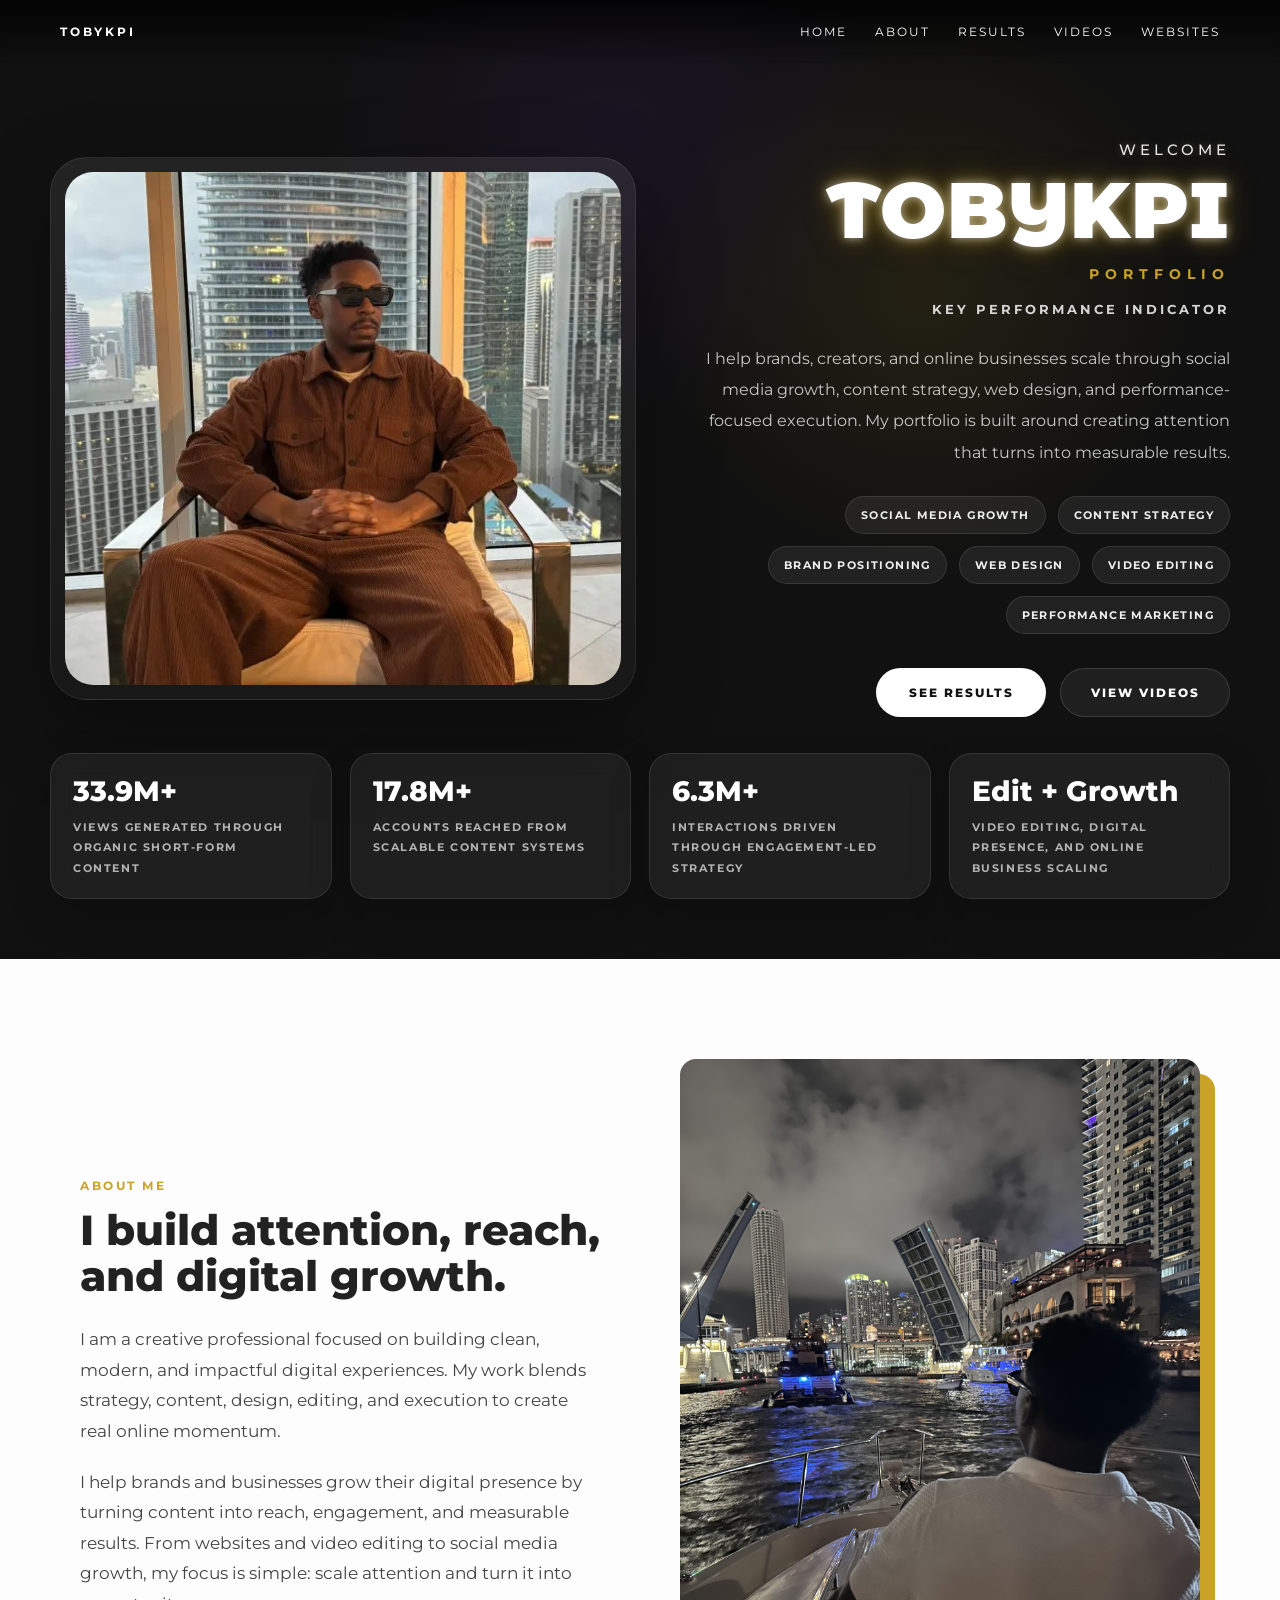
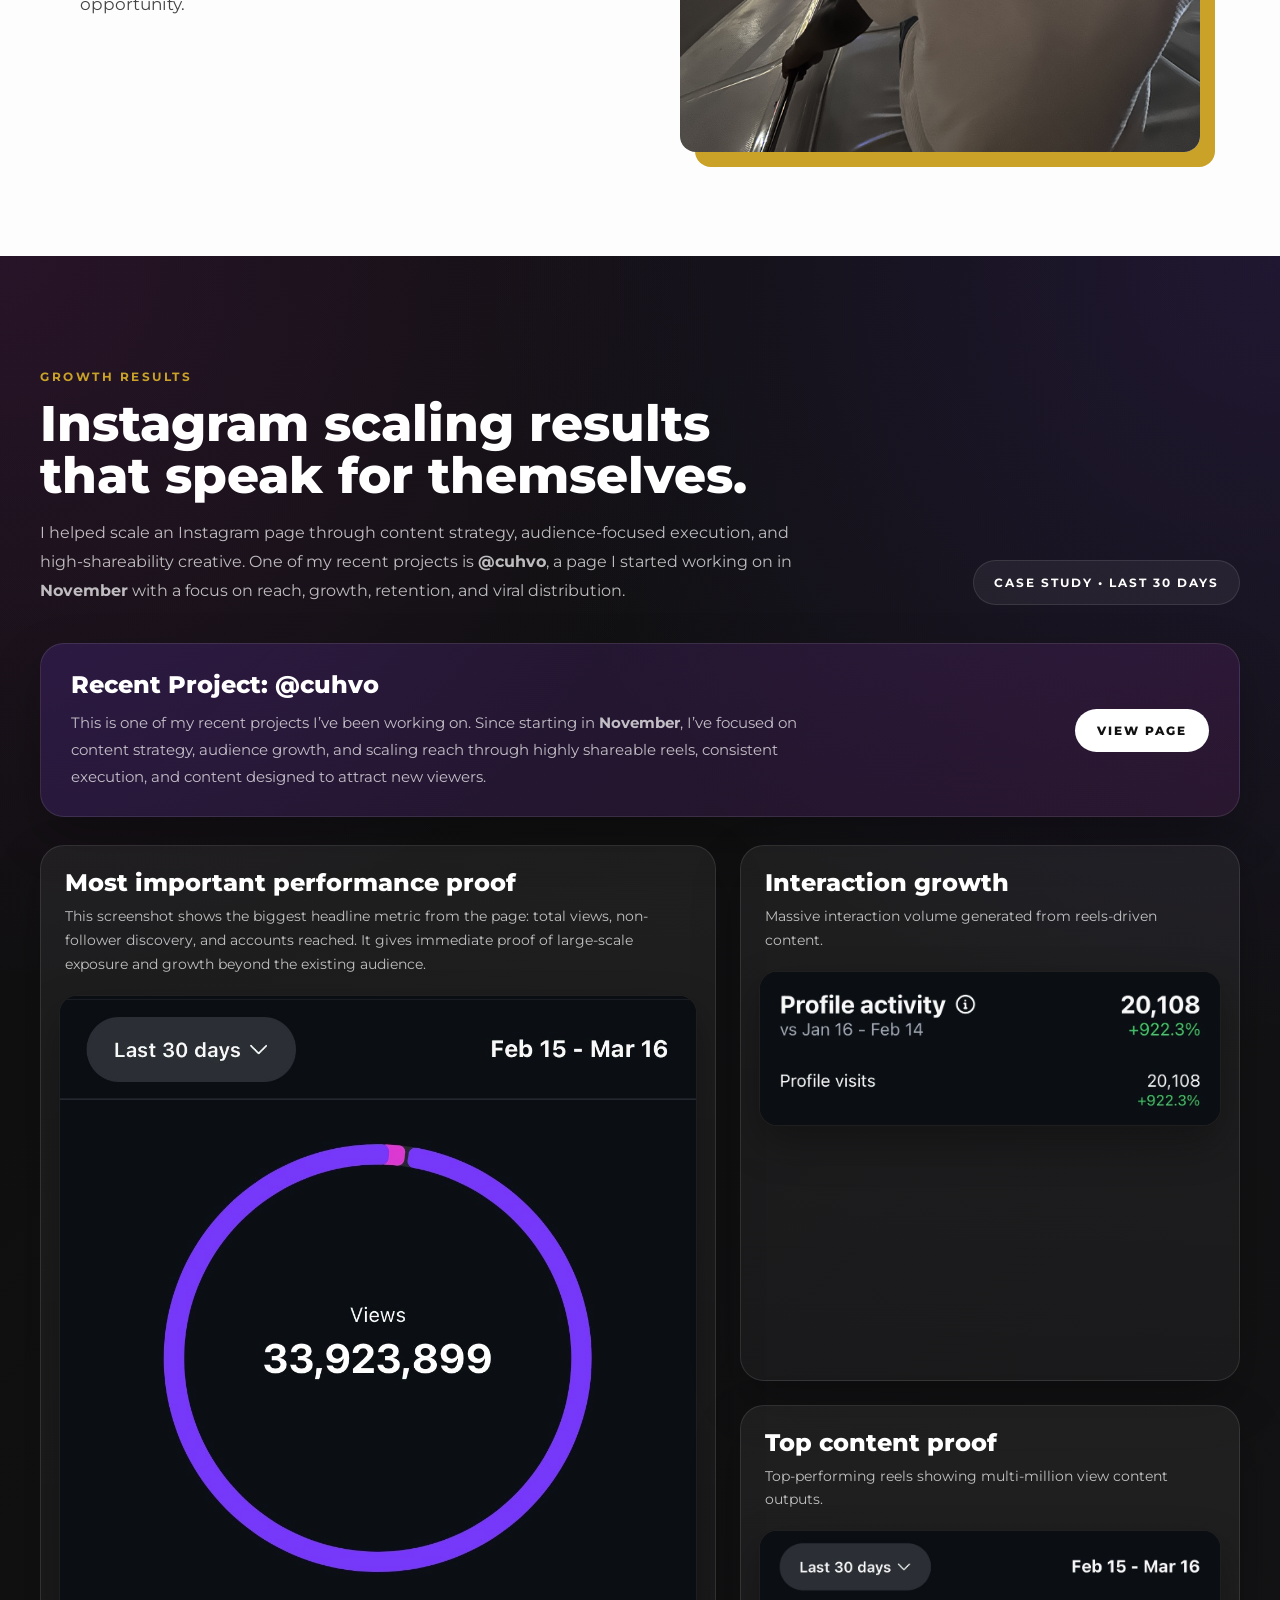
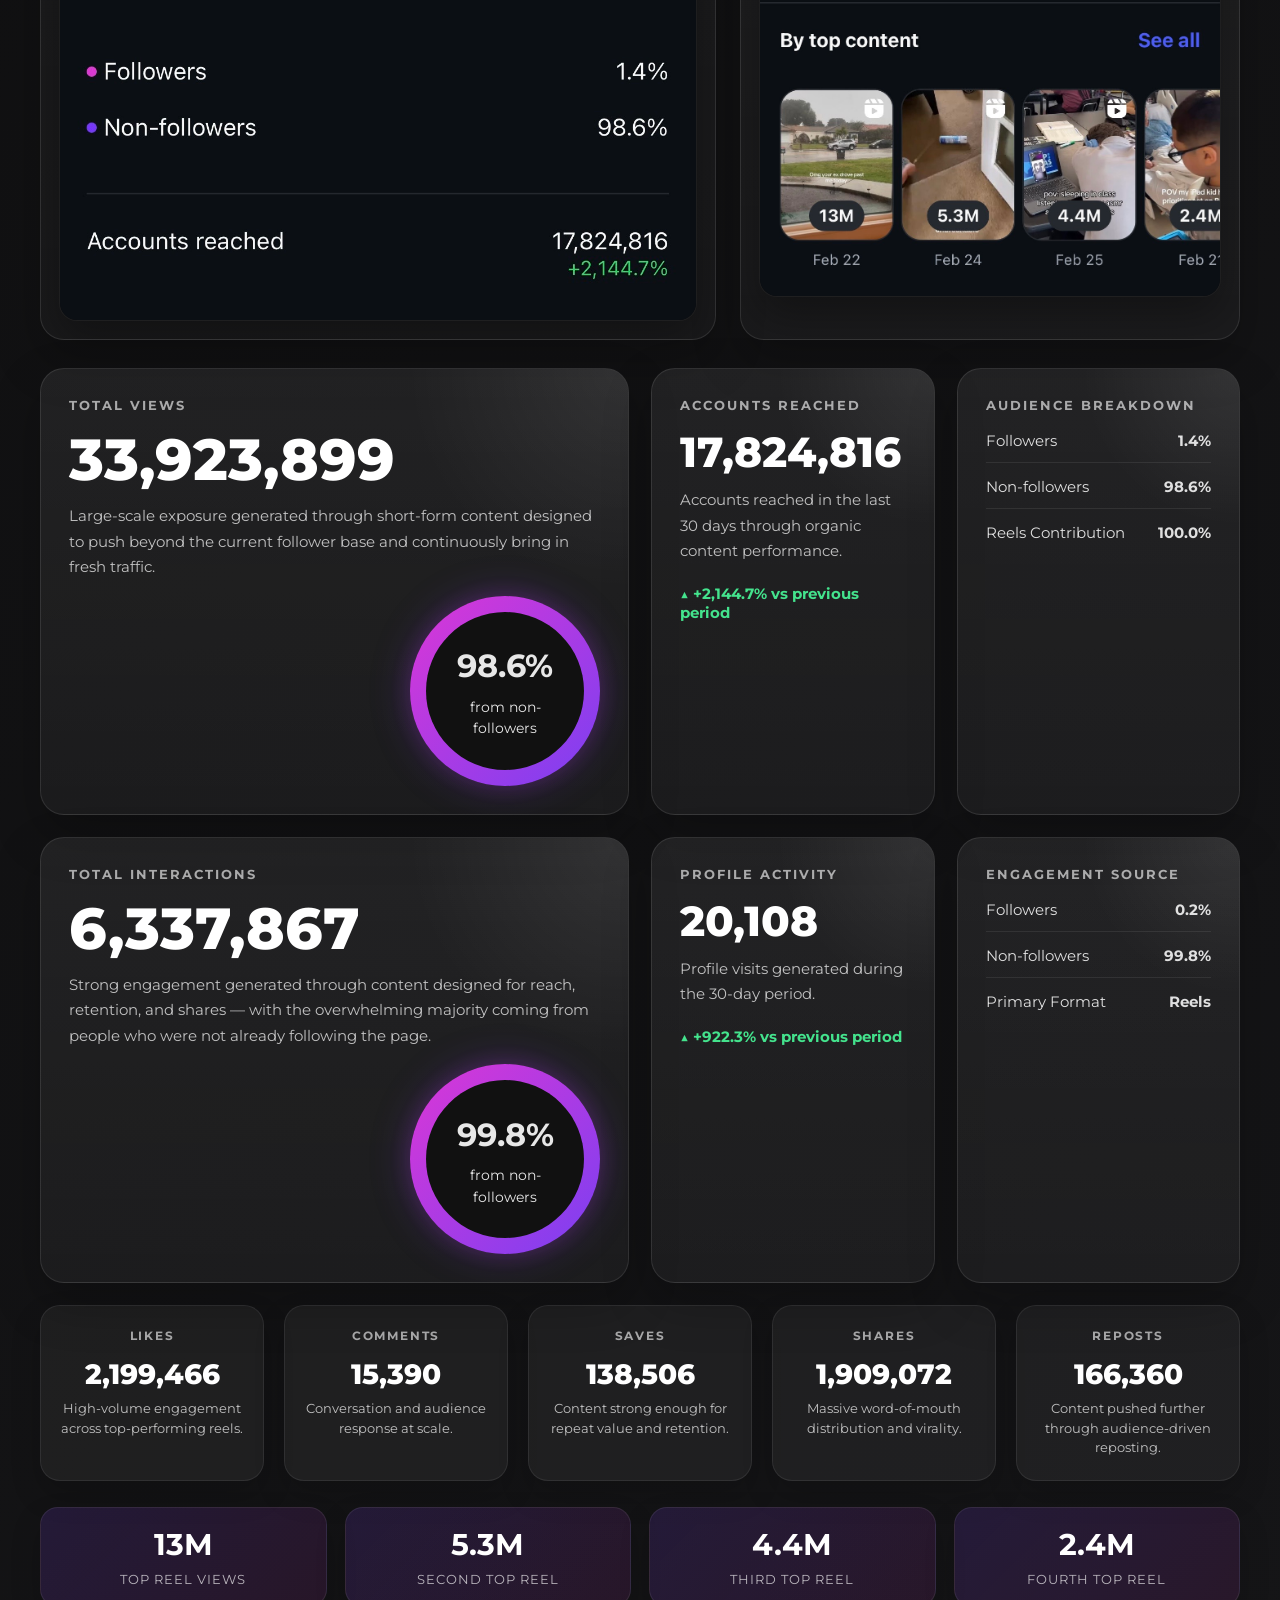
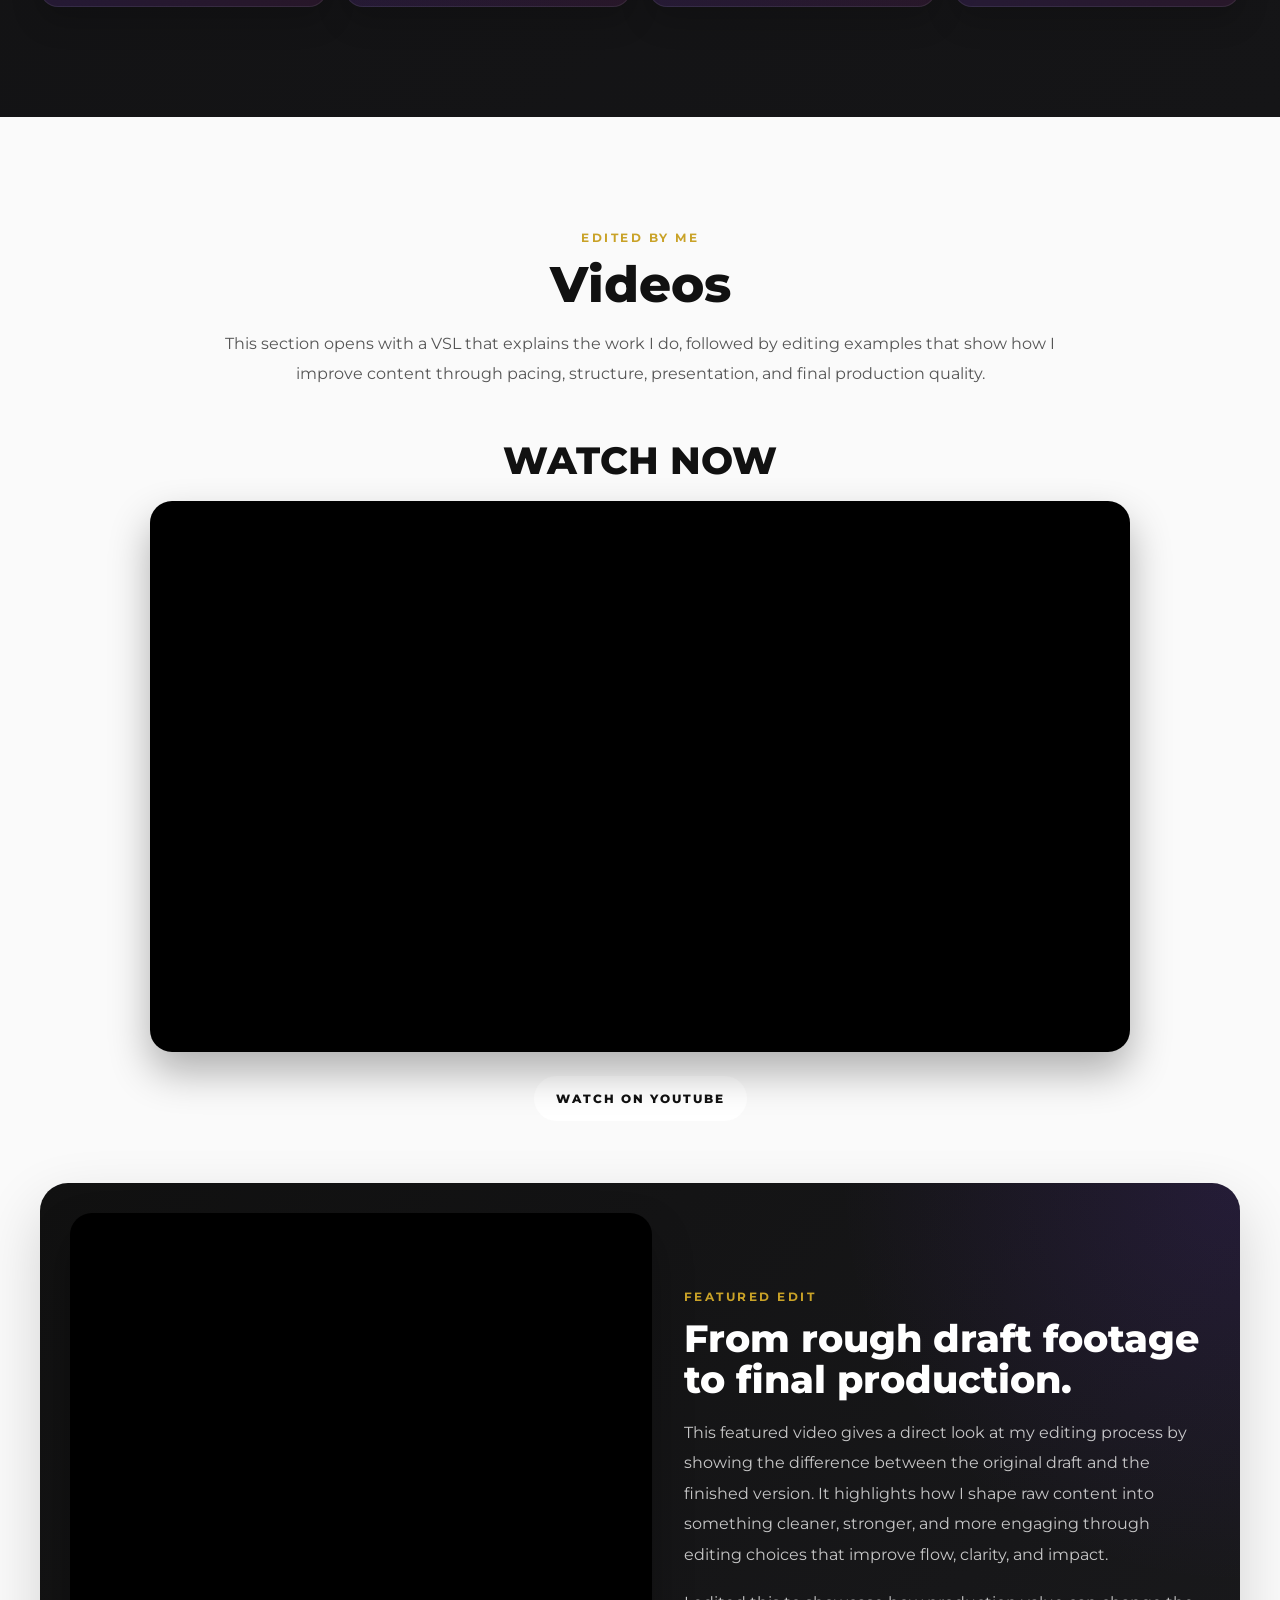
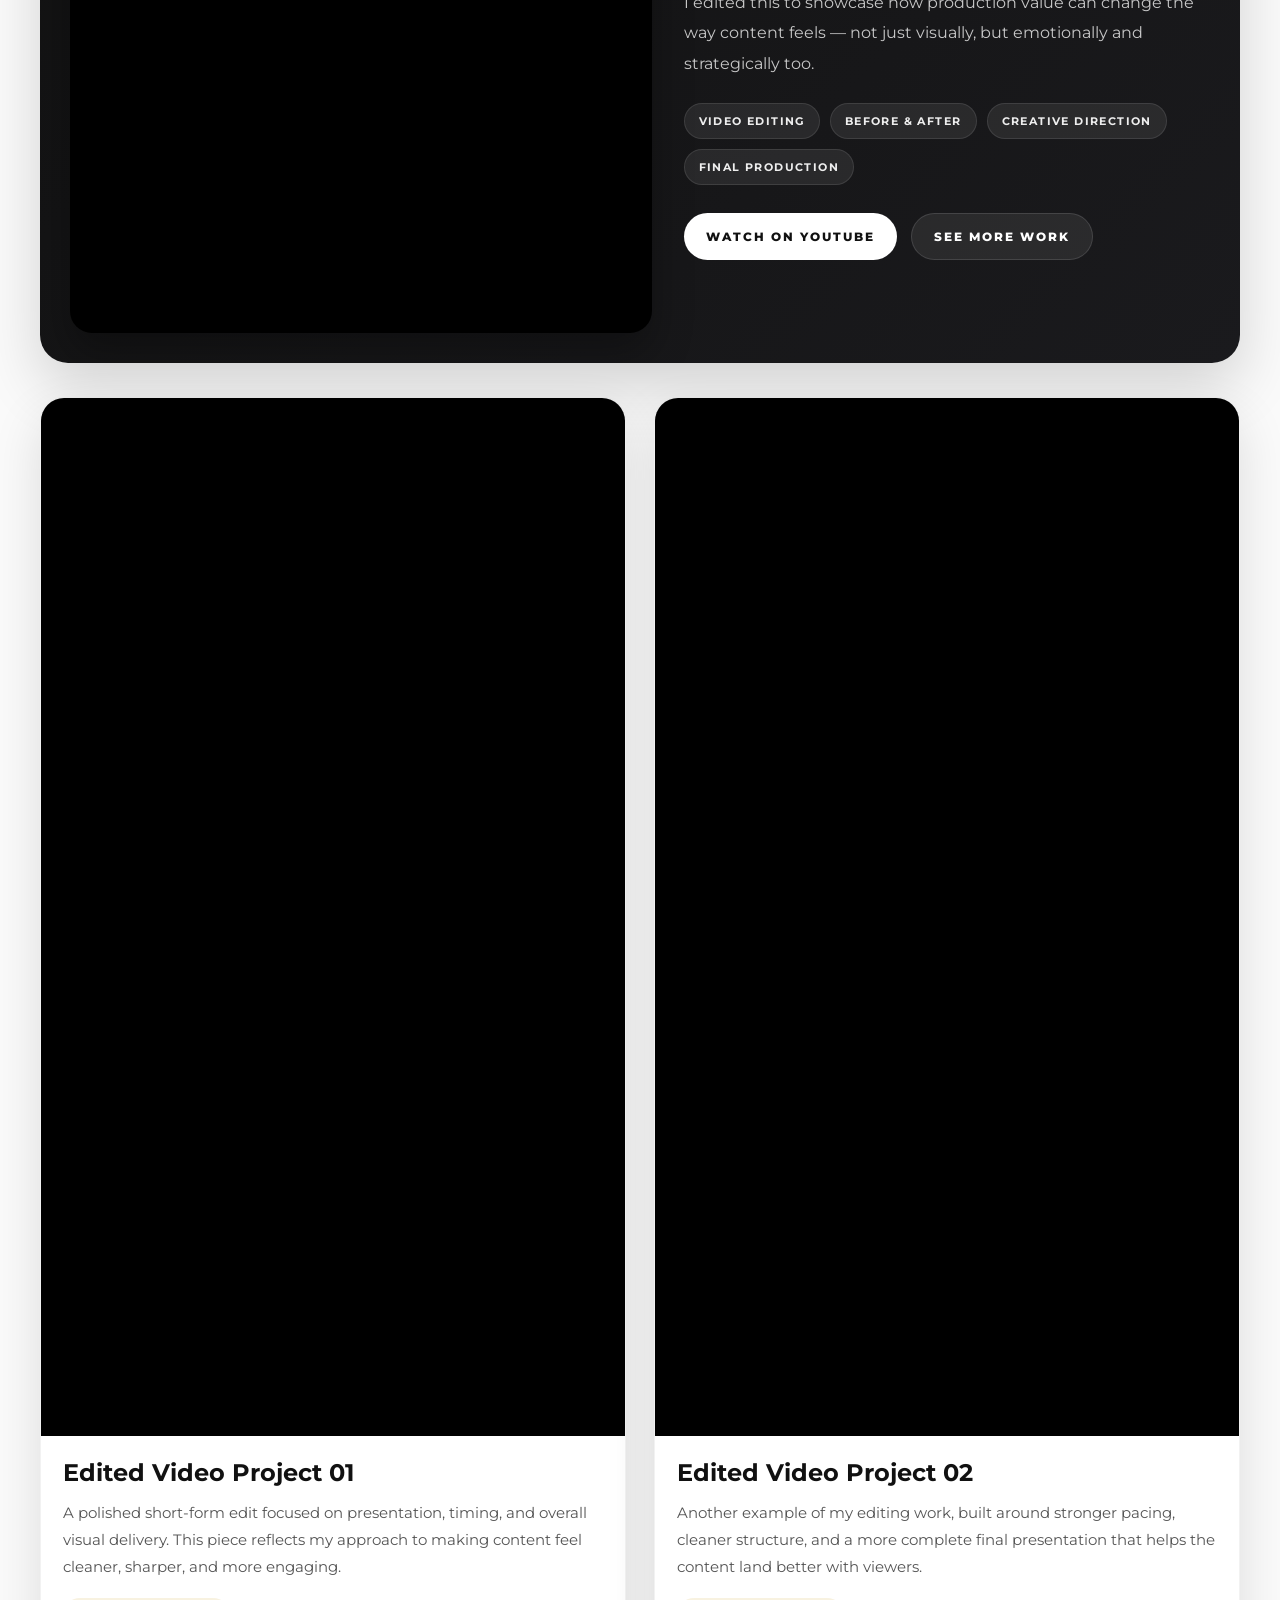
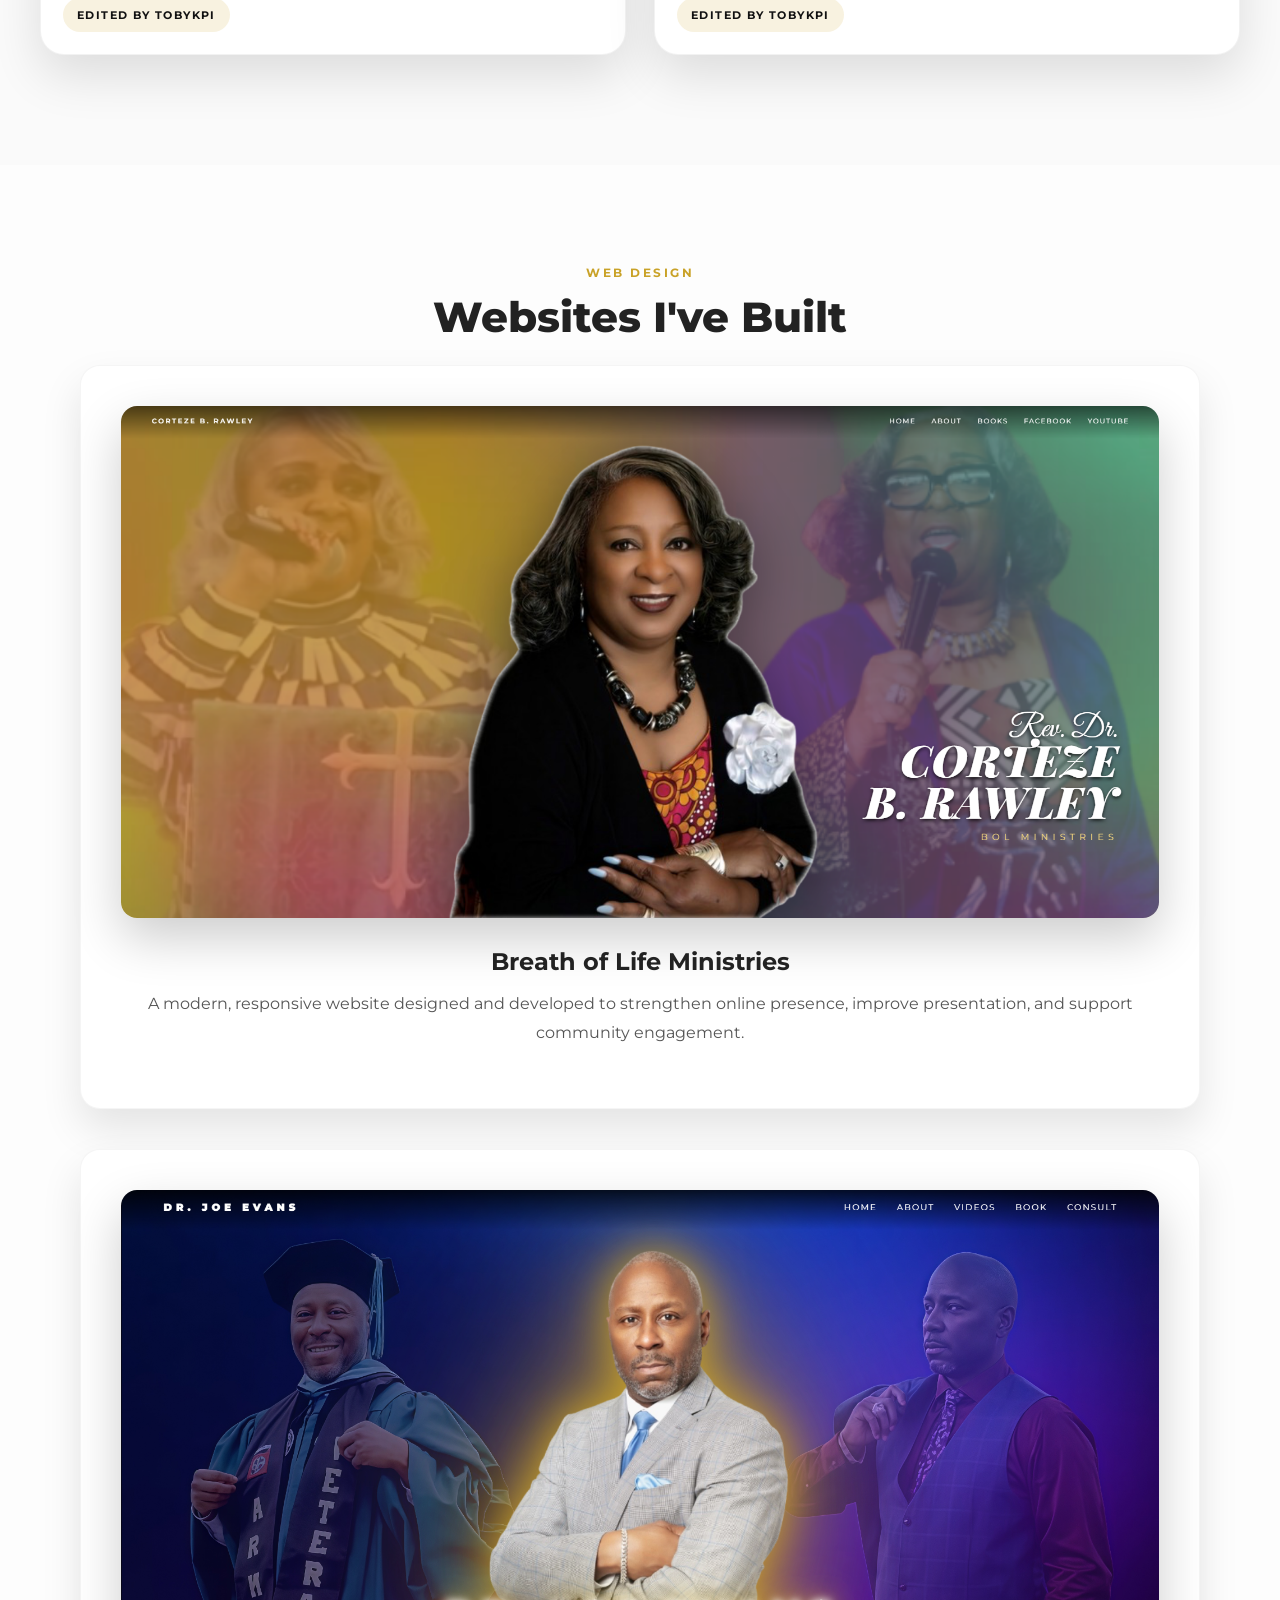
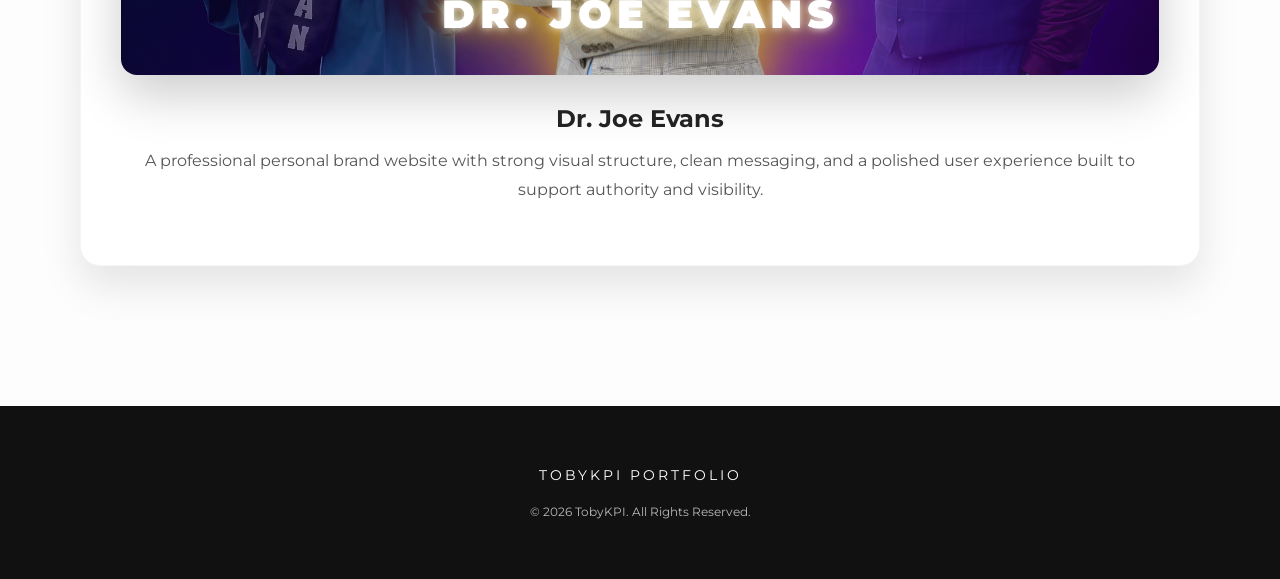
==== index.html @ 66dd987a "Update index.html" ====
<!DOCTYPE html>
<html lang="en">
<head>
  <meta charset="UTF-8" />
  <meta name="viewport" content="width=device-width, initial-scale=1.0">
  <title>TobyKPI | Portfolio</title>

  <link href="https://fonts.googleapis.com/css2?family=Montserrat:wght@300;400;500;600;700;800&family=Montserrat+Alternates:wght@800;900&display=swap" rel="stylesheet">

  <style>
    * { margin: 0; padding: 0; box-sizing: border-box; }
    html { scroll-behavior: smooth; }

    :root {
      --bg: #111111;
      --bg-soft: #171717;
      --card: rgba(255,255,255,0.06);
      --card-border: rgba(255,255,255,0.1);
      --white: #ffffff;
      --muted: rgba(255,255,255,0.72);
      --text-dark: #222222;
      --text-soft: #555555;
      --gold: #c9a227;
      --gold-soft: rgba(201,162,39,0.14);
      --purple: #7b3ff2;
      --pink: #db37d6;
      --green: #44e38d;
      --light-bg: #fdfdfd;
      --shadow: 0 20px 50px rgba(0,0,0,0.24);
    }

    body {
      font-family: 'Montserrat', sans-serif;
      background: var(--bg);
      color: var(--white);
      overflow-x: hidden;
    }

    a {
      text-decoration: none;
      color: inherit;
      transition: 0.3s ease;
    }

    a:hover { color: var(--gold); }

    nav {
      position: fixed;
      top: 0;
      width: 100%;
      padding: 24px 60px;
      display: flex;
      justify-content: space-between;
      align-items: center;
      z-index: 1000;
      background: linear-gradient(to bottom, rgba(0,0,0,0.78), transparent);
      backdrop-filter: blur(6px);
    }

    nav ul {
      list-style: none;
      display: flex;
      gap: 28px;
      font-size: 12px;
      letter-spacing: 2px;
    }

    .brand {
      letter-spacing: 3px;
      font-size: 12px;
      font-weight: 700;
    }

    .hero {
      position: relative;
      min-height: 100vh;
      padding: 140px 50px 60px;
      background:
        radial-gradient(circle at 72% 30%, rgba(201,162,39,0.10), transparent 24%),
        radial-gradient(circle at 48% 14%, rgba(123,63,242,0.08), transparent 28%),
        #111;
      overflow: hidden;
    }

    .hero-shell {
      max-width: 1300px;
      margin: 0 auto;
      display: grid;
      grid-template-columns: minmax(420px, 0.95fr) minmax(420px, 0.85fr);
      align-items: center;
      gap: 70px;
    }

    .hero-visual {
      display: flex;
      justify-content: center;
      align-items: center;
    }

    .hero-image-frame {
      width: 100%;
      max-width: 720px;
      padding: 14px;
      border-radius: 36px;
      background: linear-gradient(180deg, rgba(255,255,255,0.08), rgba(255,255,255,0.03));
      border: 1px solid rgba(255,255,255,0.08);
      box-shadow: 0 30px 80px rgba(0,0,0,0.35);
    }

    .hero-image-frame img {
      width: 100%;
      display: block;
      border-radius: 28px;
      object-fit: cover;
      max-height: 720px;
    }

    .hero-copy {
      text-align: right;
      max-width: 560px;
      margin-left: auto;
      animation: fadeUp 1s ease-out forwards;
    }

    .script {
      font-weight: 500;
      font-size: 15px;
      letter-spacing: 4px;
      text-transform: uppercase;
      margin-bottom: 14px;
      color: rgba(255,255,255,0.9);
      text-shadow:
        0 0 8px rgba(255,255,255,0.2),
        0 0 16px rgba(201,162,39,0.2);
    }

    .name {
      font-family: 'Montserrat Alternates', sans-serif;
      font-weight: 900;
      font-size: 78px;
      line-height: 0.95;
      letter-spacing: 1px;
      text-transform: uppercase;
      text-shadow:
        0 0 10px rgba(255,255,255,0.55),
        0 0 20px rgba(201,162,39,0.45),
        0 0 36px rgba(201,162,39,0.25);
    }

    .subtitle {
      margin-top: 18px;
      font-size: 14px;
      letter-spacing: 6px;
      color: var(--gold);
      text-transform: uppercase;
      font-weight: 700;
    }

    .hero-kpi {
      margin-top: 18px;
      font-size: 13px;
      letter-spacing: 3px;
      text-transform: uppercase;
      color: rgba(255,255,255,0.82);
      font-weight: 700;
    }

    .hero-description {
      margin-top: 26px;
      font-size: 16px;
      line-height: 1.95;
      color: rgba(255,255,255,0.76);
    }

    .hero-tags {
      display: flex;
      flex-wrap: wrap;
      gap: 12px;
      justify-content: flex-end;
      margin-top: 28px;
    }

    .hero-tag {
      display: inline-flex;
      align-items: center;
      padding: 11px 15px;
      border-radius: 999px;
      background: rgba(255,255,255,0.07);
      border: 1px solid rgba(255,255,255,0.1);
      font-size: 11px;
      font-weight: 700;
      letter-spacing: 1.4px;
      text-transform: uppercase;
      color: rgba(255,255,255,0.92);
      backdrop-filter: blur(10px);
    }

    .hero-actions {
      display: flex;
      justify-content: flex-end;
      gap: 14px;
      margin-top: 34px;
      flex-wrap: wrap;
    }

    .hero-button {
      display: inline-flex;
      align-items: center;
      justify-content: center;
      min-width: 170px;
      padding: 16px 24px;
      border-radius: 999px;
      font-size: 12px;
      font-weight: 800;
      letter-spacing: 2px;
      text-transform: uppercase;
      border: 1px solid rgba(255,255,255,0.12);
    }

    .hero-button.primary {
      background: #ffffff;
      color: #111111;
    }

    .hero-button.primary:hover {
      background: var(--gold);
      color: #111111;
    }

    .hero-button.secondary {
      background: rgba(255,255,255,0.06);
      color: #ffffff;
      backdrop-filter: blur(8px);
    }

    .hero-button.secondary:hover {
      background: rgba(255,255,255,0.12);
      color: #ffffff;
    }

    .hero-stats {
      max-width: 1300px;
      margin: 36px auto 0;
      display: grid;
      grid-template-columns: repeat(4, 1fr);
      gap: 18px;
    }

    .hero-stat {
      padding: 20px 22px;
      border-radius: 22px;
      background: rgba(255,255,255,0.06);
      border: 1px solid rgba(255,255,255,0.1);
      box-shadow: 0 18px 40px rgba(0,0,0,0.22);
      backdrop-filter: blur(12px);
    }

    .hero-stat-value {
      display: block;
      font-size: 28px;
      font-weight: 800;
      margin-bottom: 8px;
      color: #ffffff;
    }

    .hero-stat-label {
      font-size: 11px;
      letter-spacing: 1.6px;
      text-transform: uppercase;
      color: rgba(255,255,255,0.66);
      font-weight: 700;
      line-height: 1.6;
    }

    .content-wrapper {
      background: var(--light-bg);
      color: var(--text-dark);
    }

    .section {
      max-width: 1200px;
      margin: 0 auto;
      padding: 100px 40px;
      display: grid;
      grid-template-columns: 1fr 1fr;
      gap: 80px;
      align-items: center;
    }

    .text-block h2 {
      font-size: 42px;
      margin-bottom: 25px;
      font-weight: 800;
      line-height: 1.1;
    }

    .text-block p {
      line-height: 1.8;
      font-size: 17px;
      margin-bottom: 20px;
      color: #444;
    }

    .eyebrow {
      display: inline-block;
      font-size: 12px;
      font-weight: 700;
      letter-spacing: 2.5px;
      text-transform: uppercase;
      color: var(--gold);
      margin-bottom: 14px;
    }

    .about-image {
      width: 100%;
      border-radius: 16px;
      box-shadow: 15px 15px 0px var(--gold);
    }

    .results-section {
      background:
        radial-gradient(circle at top left, rgba(219,55,214,0.12), transparent 22%),
        radial-gradient(circle at top right, rgba(123,63,242,0.14), transparent 24%),
        linear-gradient(135deg, #0f0f10 0%, #151517 100%);
      color: var(--white);
    }

    .results-wrap {
      max-width: 1280px;
      margin: 0 auto;
      padding: 110px 40px;
    }

    .results-header {
      display: flex;
      justify-content: space-between;
      align-items: flex-end;
      gap: 30px;
      margin-bottom: 38px;
      flex-wrap: wrap;
    }

    .results-header h2 {
      font-size: 50px;
      line-height: 1.05;
      margin-bottom: 16px;
      font-weight: 800;
    }

    .results-header p {
      color: var(--muted);
      max-width: 780px;
      line-height: 1.8;
      font-size: 16px;
    }

    .results-badge {
      padding: 14px 20px;
      border-radius: 999px;
      background: rgba(255,255,255,0.06);
      border: 1px solid rgba(255,255,255,0.1);
      color: var(--white);
      font-size: 12px;
      letter-spacing: 2px;
      text-transform: uppercase;
      font-weight: 700;
      white-space: nowrap;
    }

    .project-link-card {
      display: flex;
      justify-content: space-between;
      align-items: center;
      gap: 24px;
      padding: 26px 30px;
      margin-bottom: 28px;
      border-radius: 24px;
      background: linear-gradient(135deg, rgba(123,63,242,0.18), rgba(219,55,214,0.10));
      border: 1px solid rgba(255,255,255,0.1);
      box-shadow: var(--shadow);
      flex-wrap: wrap;
    }

    .project-link-card .project-copy h3 {
      font-size: 24px;
      margin-bottom: 10px;
      font-weight: 800;
    }

    .project-link-card .project-copy p {
      color: var(--muted);
      line-height: 1.8;
      font-size: 15px;
      max-width: 760px;
    }

    .project-button {
      display: inline-flex;
      align-items: center;
      justify-content: center;
      padding: 14px 22px;
      border-radius: 999px;
      background: #ffffff;
      color: #111111;
      font-size: 12px;
      font-weight: 800;
      letter-spacing: 2px;
      text-transform: uppercase;
      white-space: nowrap;
    }

    .project-button:hover {
      background: var(--gold);
      color: #111111;
      transform: translateY(-2px);
    }

    .proof-grid {
      display: grid;
      grid-template-columns: 1.15fr 0.85fr;
      gap: 24px;
      margin-bottom: 28px;
    }

    .proof-card {
      background: linear-gradient(180deg, rgba(255,255,255,0.06), rgba(255,255,255,0.035));
      border: 1px solid rgba(255,255,255,0.1);
      border-radius: 24px;
      overflow: hidden;
      box-shadow: var(--shadow);
    }

    .proof-card-header {
      padding: 22px 24px 0;
    }

    .proof-card-header h3 {
      font-size: 24px;
      font-weight: 800;
      margin-bottom: 8px;
    }

    .proof-card-header p {
      color: var(--muted);
      line-height: 1.7;
      font-size: 14px;
      margin-bottom: 18px;
    }

    .proof-image-wrap {
      padding: 0 18px 18px;
    }

    .proof-image-wrap img {
      width: 100%;
      display: block;
      border-radius: 18px;
      border: 1px solid rgba(255,255,255,0.08);
      box-shadow: 0 18px 40px rgba(0,0,0,0.30);
      background: #0c0c0d;
    }

    .proof-stack {
      display: grid;
      grid-template-rows: 1fr 1fr;
      gap: 24px;
    }

    .stats-grid {
      display: grid;
      grid-template-columns: repeat(12, 1fr);
      gap: 22px;
      margin-bottom: 22px;
    }

    .stat-card {
      background: linear-gradient(180deg, rgba(255,255,255,0.07), rgba(255,255,255,0.04));
      border: 1px solid var(--card-border);
      border-radius: 24px;
      padding: 28px;
      box-shadow: var(--shadow);
      position: relative;
      overflow: hidden;
    }

    .stat-card::before {
      content: "";
      position: absolute;
      inset: 0;
      background: radial-gradient(circle at top right, rgba(255,255,255,0.08), transparent 30%);
      pointer-events: none;
    }

    .stat-card.large {
      grid-column: span 6;
      min-height: 250px;
    }

    .stat-card.medium {
      grid-column: span 3;
      min-height: 250px;
    }

    .stat-label {
      font-size: 13px;
      letter-spacing: 2px;
      text-transform: uppercase;
      color: rgba(255,255,255,0.62);
      margin-bottom: 18px;
      font-weight: 700;
    }

    .stat-value {
      font-size: 58px;
      font-weight: 800;
      line-height: 1;
      margin-bottom: 14px;
    }

    .stat-value.small {
      font-size: 42px;
    }

    .stat-subtext {
      color: var(--muted);
      line-height: 1.7;
      font-size: 15px;
    }

    .gradient-ring {
      width: 190px;
      height: 190px;
      border-radius: 50%;
      margin-left: auto;
      margin-top: 16px;
      border: 16px solid transparent;
      background:
        linear-gradient(#111, #111) padding-box,
        linear-gradient(135deg, var(--pink), var(--purple)) border-box;
      box-shadow:
        0 0 40px rgba(123,63,242,0.26),
        0 0 22px rgba(219,55,214,0.18);
      display: flex;
      align-items: center;
      justify-content: center;
      text-align: center;
      padding: 22px;
    }

    .gradient-ring span {
      font-size: 14px;
      color: rgba(255,255,255,0.9);
      line-height: 1.55;
    }

    .split-stats {
      display: flex;
      flex-direction: column;
      gap: 14px;
      margin-top: 18px;
    }

    .split-line {
      display: flex;
      justify-content: space-between;
      gap: 16px;
      padding-bottom: 12px;
      border-bottom: 1px solid rgba(255,255,255,0.08);
      font-size: 15px;
      color: rgba(255,255,255,0.86);
    }

    .split-line:last-child {
      border-bottom: none;
      padding-bottom: 0;
    }

    .growth-note {
      display: inline-flex;
      align-items: center;
      gap: 10px;
      margin-top: 20px;
      color: var(--green);
      font-weight: 700;
      font-size: 15px;
    }

    .mini-stats-grid {
      display: grid;
      grid-template-columns: repeat(5, 1fr);
      gap: 20px;
      margin-top: 22px;
    }

    .mini-stat {
      background: rgba(255,255,255,0.05);
      border: 1px solid rgba(255,255,255,0.08);
      border-radius: 20px;
      padding: 22px 20px;
      text-align: center;
      box-shadow: 0 14px 30px rgba(0,0,0,0.18);
    }

    .mini-stat .mini-label {
      color: rgba(255,255,255,0.62);
      font-size: 12px;
      letter-spacing: 1.8px;
      text-transform: uppercase;
      margin-bottom: 14px;
      font-weight: 700;
    }

    .mini-stat .mini-value {
      font-size: 28px;
      font-weight: 800;
      margin-bottom: 8px;
    }

    .mini-stat .mini-copy {
      color: rgba(255,255,255,0.72);
      font-size: 13px;
      line-height: 1.5;
    }

    .top-content-bar {
      margin-top: 26px;
      display: grid;
      grid-template-columns: repeat(4, 1fr);
      gap: 18px;
    }

    .content-chip {
      padding: 18px 16px;
      border-radius: 18px;
      background: linear-gradient(135deg, rgba(123,63,242,0.16), rgba(219,55,214,0.10));
      border: 1px solid rgba(255,255,255,0.08);
      text-align: center;
      box-shadow: 0 14px 30px rgba(0,0,0,0.18);
    }

    .content-chip strong {
      display: block;
      font-size: 30px;
      margin-bottom: 6px;
    }

    .content-chip span {
      color: rgba(255,255,255,0.68);
      font-size: 13px;
      letter-spacing: 1px;
      text-transform: uppercase;
    }

    .videos-section {
      background: #fafafa;
    }

    .videos-wrap {
      max-width: 1280px;
      margin: 0 auto;
      padding: 110px 40px;
    }

    .videos-header {
      text-align: center;
      max-width: 860px;
      margin: 0 auto 50px;
    }

    .videos-header h2 {
      font-size: 50px;
      line-height: 1.05;
      margin-bottom: 18px;
      font-weight: 800;
      color: #111;
    }

    .videos-header p {
      color: #555;
      font-size: 16px;
      line-height: 1.9;
    }

    .featured-video-card {
      display: grid;
      grid-template-columns: 1.05fr 0.95fr;
      gap: 32px;
      align-items: center;
      background: linear-gradient(135deg, #111111 0%, #1a1a1d 100%);
      border-radius: 28px;
      padding: 30px;
      box-shadow: 0 24px 60px rgba(0,0,0,0.16);
      margin-bottom: 34px;
      overflow: hidden;
      position: relative;
    }

    .vsl-feature-card {
      display: block;
      text-align: center;
      padding: 0 0 28px;
      background: transparent;
      box-shadow: none;
      overflow: visible;
    }

    .vsl-feature-header {
      position: relative;
      z-index: 1;
      margin-bottom: 20px;
    }

    .vsl-feature-card::before {
      display: none;
    }

    .vsl-feature-header h3 {
      font-size: 38px;
      line-height: 1.08;
      font-weight: 800;
      color: #111;
    }

    .featured-video-card::before {
      content: "";
      position: absolute;
      inset: 0;
      background: radial-gradient(circle at top right, rgba(123,63,242,0.14), transparent 28%);
      pointer-events: none;
    }

    .featured-video-embed {
      position: relative;
      z-index: 1;
      border-radius: 22px;
      overflow: hidden;
      background: #000;
      box-shadow: 0 20px 40px rgba(0,0,0,0.30);
    }

    .featured-video-embed iframe {
      width: 100%;
      aspect-ratio: 9 / 16;
      max-height: 720px;
      border: none;
      display: block;
    }

    .featured-video-embed.landscape iframe {
      aspect-ratio: 16 / 9;
    }

    .vsl-feature-card .featured-video-embed {
      max-width: 980px;
      margin: 0 auto;
    }

    .vsl-feature-card .featured-video-actions {
      justify-content: center;
      margin-top: 24px;
    }

    .featured-video-copy {
      position: relative;
      z-index: 1;
      color: #fff;
    }

    .featured-video-copy h3 {
      font-size: 38px;
      line-height: 1.08;
      margin-bottom: 18px;
      font-weight: 800;
    }

    .featured-video-copy p {
      color: rgba(255,255,255,0.76);
      line-height: 1.9;
      font-size: 16px;
      margin-bottom: 18px;
    }

    .video-pill-row {
      display: flex;
      flex-wrap: wrap;
      gap: 10px;
      margin: 24px 0 28px;
    }

    .video-pill {
      padding: 10px 14px;
      border-radius: 999px;
      background: rgba(255,255,255,0.08);
      border: 1px solid rgba(255,255,255,0.1);
      color: rgba(255,255,255,0.92);
      font-size: 11px;
      font-weight: 700;
      letter-spacing: 1.4px;
      text-transform: uppercase;
    }

    .featured-video-actions {
      display: flex;
      gap: 14px;
      flex-wrap: wrap;
    }

    .video-action-btn {
      display: inline-flex;
      align-items: center;
      justify-content: center;
      min-width: 170px;
      padding: 15px 22px;
      border-radius: 999px;
      font-size: 12px;
      font-weight: 800;
      letter-spacing: 2px;
      text-transform: uppercase;
    }

    .video-action-btn.primary {
      background: #fff;
      color: #111;
    }

    .video-action-btn.primary:hover {
      background: var(--gold);
      color: #111;
    }

    .video-action-btn.secondary {
      background: rgba(255,255,255,0.08);
      border: 1px solid rgba(255,255,255,0.12);
      color: #fff;
    }

    .video-action-btn.secondary:hover {
      background: rgba(255,255,255,0.14);
      color: #fff;
    }

    .video-grid {
      display: grid;
      grid-template-columns: repeat(auto-fit, minmax(280px, 1fr));
      gap: 28px;
      margin-top: 10px;
    }

    .video-card {
      border-radius: 24px;
      overflow: hidden;
      box-shadow: 0 20px 50px rgba(0,0,0,0.12);
      transition: 0.3s ease;
      background: #fff;
      border: 1px solid rgba(0,0,0,0.05);
    }

    .video-card:hover {
      transform: translateY(-10px);
    }

    .video-card iframe {
      width: 100%;
      aspect-ratio: 9 / 16;
      border: none;
      display: block;
      background: #000;
    }

    .video-card-copy {
      padding: 22px;
    }

    .video-card-copy h3 {
      font-size: 24px;
      margin-bottom: 12px;
      color: #111;
    }

    .video-card-copy p {
      color: #555;
      line-height: 1.8;
      font-size: 15px;
      margin-bottom: 18px;
    }

    .video-card-tag {
      display: inline-block;
      padding: 10px 14px;
      border-radius: 999px;
      background: var(--gold-soft);
      color: #111;
      font-size: 11px;
      font-weight: 700;
      letter-spacing: 1.4px;
      text-transform: uppercase;
    }

    .website-card {
      background: white;
      padding: 40px;
      border-radius: 20px;
      box-shadow: 0 20px 40px rgba(0,0,0,0.1);
      text-align: center;
      transition: 0.3s ease;
      margin-bottom: 40px;
      border: 1px solid rgba(0,0,0,0.04);
    }

    .website-card:hover {
      transform: translateY(-10px);
    }

    .website-card img {
      width: 100%;
      border-radius: 16px;
      box-shadow: 0 20px 50px rgba(0,0,0,0.2);
      transition: 0.3s ease;
    }

    .website-card img:hover {
      transform: scale(1.03);
    }

    .website-card h3 {
      margin-top: 25px;
      font-size: 24px;
    }

    .website-card p {
      margin-top: 14px;
      color: var(--text-soft);
      line-height: 1.8;
      font-size: 16px;
    }

    footer {
      background: #111;
      color: white;
      text-align: center;
      padding: 60px 20px;
    }

    @keyframes fadeUp {
      from { opacity: 0; transform: translateY(12px); }
      to { opacity: 1; transform: translateY(0); }
    }

    @media (max-width: 1180px) {
      .hero-shell {
        grid-template-columns: 1fr;
        gap: 34px;
      }

      .hero-copy {
        max-width: 100%;
        text-align: center;
        margin-left: auto;
        margin-right: auto;
      }

      .hero-description {
        max-width: 760px;
        margin-left: auto;
        margin-right: auto;
      }

      .hero-tags,
      .hero-actions {
        justify-content: center;
      }

      .proof-grid {
        grid-template-columns: 1fr;
      }

      .proof-stack {
        grid-template-rows: auto;
        grid-template-columns: 1fr 1fr;
      }

      .stat-card.large,
      .stat-card.medium {
        grid-column: span 12;
      }

      .mini-stats-grid {
        grid-template-columns: repeat(2, 1fr);
      }

      .top-content-bar {
        grid-template-columns: repeat(2, 1fr);
      }

      .hero-stats {
        grid-template-columns: repeat(2, 1fr);
      }

      .featured-video-card {
        grid-template-columns: 1fr;
      }
    }

    @media (max-width: 900px) {
      nav {
        padding: 20px;
        flex-direction: column;
        gap: 10px;
        background: rgba(0,0,0,0.92);
      }

      nav ul {
        gap: 15px;
        flex-wrap: wrap;
        justify-content: center;
      }

      .hero {
        padding: 130px 20px 40px;
      }

      .name { font-size: 54px; }

      .section {
        grid-template-columns: 1fr;
        padding: 70px 20px;
        gap: 50px;
      }

      .results-wrap,
      .videos-wrap {
        padding: 80px 20px;
      }

      .results-header h2,
      .videos-header h2 {
        font-size: 38px;
      }

      .stat-value {
        font-size: 42px;
      }

      .stat-value.small {
        font-size: 34px;
      }

      .gradient-ring {
        width: 160px;
        height: 160px;
        border-width: 14px;
      }

      .proof-stack {
        grid-template-columns: 1fr;
      }

      .video-grid {
        grid-template-columns: 1fr;
      }

      .featured-video-copy h3 {
        font-size: 30px;
      }
    }

    @media (max-width: 600px) {
      .mini-stats-grid,
      .top-content-bar,
      .hero-stats {
        grid-template-columns: 1fr;
      }

      .results-header h2,
      .videos-header h2 {
        font-size: 32px;
      }

      .text-block h2 {
        font-size: 34px;
      }

      .website-card {
        padding: 24px;
      }

      .hero-button,
      .video-action-btn {
        width: 100%;
      }

      .hero-tags {
        gap: 8px;
      }

      .hero-tag {
        width: 100%;
        justify-content: center;
      }
    }
  </style>
</head>

<body>

  <nav>
    <div class="brand">TOBYKPI</div>
    <ul>
      <li><a href="#home">HOME</a></li>
      <li><a href="#about">ABOUT</a></li>
      <li><a href="#results">RESULTS</a></li>
      <li><a href="#videos">VIDEOS</a></li>
      <li><a href="#websites">WEBSITES</a></li>
    </ul>
  </nav>

  <section class="hero" id="home">
    <div class="hero-shell">
      <div class="hero-visual">
        <div class="hero-image-frame">
          <img src="IMG_6392.jpg" alt="TobyKPI">
        </div>
      </div>

      <div class="hero-copy">
        <div class="script">Welcome</div>
        <div class="name">TOBYKPI</div>
        <div class="subtitle">Portfolio</div>
        <div class="hero-kpi">Key Performance Indicator</div>

        <p class="hero-description">
          I help brands, creators, and online businesses scale through social media growth, content strategy, web design, and performance-focused execution. My portfolio is built around creating attention that turns into measurable results.
        </p>

        <div class="hero-tags">
          <span class="hero-tag">Social Media Growth</span>
          <span class="hero-tag">Content Strategy</span>
          <span class="hero-tag">Brand Positioning</span>
          <span class="hero-tag">Web Design</span>
          <span class="hero-tag">Video Editing</span>
          <span class="hero-tag">Performance Marketing</span>
        </div>

        <div class="hero-actions">
          <a href="#results" class="hero-button primary">See Results</a>
          <a href="#videos" class="hero-button secondary">View Videos</a>
        </div>
      </div>
    </div>

    <div class="hero-stats">
      <div class="hero-stat">
        <span class="hero-stat-value">33.9M+</span>
        <span class="hero-stat-label">Views generated through organic short-form content</span>
      </div>
      <div class="hero-stat">
        <span class="hero-stat-value">17.8M+</span>
        <span class="hero-stat-label">Accounts reached from scalable content systems</span>
      </div>
      <div class="hero-stat">
        <span class="hero-stat-value">6.3M+</span>
        <span class="hero-stat-label">Interactions driven through engagement-led strategy</span>
      </div>
      <div class="hero-stat">
        <span class="hero-stat-value">Edit + Growth</span>
        <span class="hero-stat-label">Video editing, digital presence, and online business scaling</span>
      </div>
    </div>
  </section>

  <div class="content-wrapper">

    <section class="section" id="about">
      <div class="text-block">
        <div class="eyebrow">About Me</div>
        <h2>I build attention, reach, and digital growth.</h2>
        <p>I am a creative professional focused on building clean, modern, and impactful digital experiences. My work blends strategy, content, design, editing, and execution to create real online momentum.</p>
        <p>I help brands and businesses grow their digital presence by turning content into reach, engagement, and measurable results. From websites and video editing to social media growth, my focus is simple: scale attention and turn it into opportunity.</p>
      </div>
      <div class="text-block">
        <img src="IMG_9796.jpg" alt="TobyKPI" class="about-image">
      </div>
    </section>

    <section class="results-section" id="results">
      <div class="results-wrap">
        <div class="results-header">
          <div>
            <div class="eyebrow">Growth Results</div>
            <h2>Instagram scaling results<br>that speak for themselves.</h2>
            <p>
              I helped scale an Instagram page through content strategy, audience-focused execution, and high-shareability creative. One of my recent projects is <strong>@cuhvo</strong>, a page I started working on in <strong>November</strong> with a focus on reach, growth, retention, and viral distribution.
            </p>
          </div>
          <div class="results-badge">Case Study • Last 30 Days</div>
        </div>

        <div class="project-link-card">
          <div class="project-copy">
            <h3>Recent Project: @cuhvo</h3>
            <p>
              This is one of my recent projects I’ve been working on. Since starting in <strong>November</strong>, I’ve focused on content strategy, audience growth, and scaling reach through highly shareable reels, consistent execution, and content designed to attract new viewers.
            </p>
          </div>
          <a class="project-button" href="https://instagram.com/cuhvo" target="_blank" rel="noopener noreferrer">View Page</a>
        </div>

        <div class="proof-grid">
          <div class="proof-card">
            <div class="proof-card-header">
              <h3>Most important performance proof</h3>
              <p>
                This screenshot shows the biggest headline metric from the page: total views, non-follower discovery, and accounts reached. It gives immediate proof of large-scale exposure and growth beyond the existing audience.
              </p>
            </div>
            <div class="proof-image-wrap">
              <img src="TobyKPI stats 5.jpg" alt="Instagram views and accounts reached screenshot">
            </div>
          </div>

          <div class="proof-stack">
            <div class="proof-card">
              <div class="proof-card-header">
                <h3>Interaction growth</h3>
                <p>Massive interaction volume generated from reels-driven content.</p>
              </div>
              <div class="proof-image-wrap">
                <img src="TobyKPI stats 1.jpg" alt="Instagram interactions screenshot">
              </div>
            </div>

            <div class="proof-card">
              <div class="proof-card-header">
                <h3>Top content proof</h3>
                <p>Top-performing reels showing multi-million view content outputs.</p>
              </div>
              <div class="proof-image-wrap">
                <img src="TobyKPI stats 4.jpg" alt="Instagram top content screenshot">
              </div>
            </div>
          </div>
        </div>

        <div class="stats-grid">
          <div class="stat-card large">
            <div class="stat-label">Total Views</div>
            <div class="stat-value">33,923,899</div>
            <div class="stat-subtext">
              Large-scale exposure generated through short-form content designed to push beyond the current follower base and continuously bring in fresh traffic.
            </div>
            <div class="gradient-ring">
              <span>
                <strong style="font-size:32px; display:block; margin-bottom:6px;">98.6%</strong>
                from non-followers
              </span>
            </div>
          </div>

          <div class="stat-card medium">
            <div class="stat-label">Accounts Reached</div>
            <div class="stat-value small">17,824,816</div>
            <div class="stat-subtext">Accounts reached in the last 30 days through organic content performance.</div>
            <div class="growth-note">▲ +2,144.7% vs previous period</div>
          </div>

          <div class="stat-card medium">
            <div class="stat-label">Audience Breakdown</div>
            <div class="split-stats">
              <div class="split-line">
                <span>Followers</span>
                <strong>1.4%</strong>
              </div>
              <div class="split-line">
                <span>Non-followers</span>
                <strong>98.6%</strong>
              </div>
              <div class="split-line">
                <span>Reels Contribution</span>
                <strong>100.0%</strong>
              </div>
            </div>
          </div>
        </div>

        <div class="stats-grid">
          <div class="stat-card large">
            <div class="stat-label">Total Interactions</div>
            <div class="stat-value">6,337,867</div>
            <div class="stat-subtext">
              Strong engagement generated through content designed for reach, retention, and shares — with the overwhelming majority coming from people who were not already following the page.
            </div>
            <div class="gradient-ring">
              <span>
                <strong style="font-size:32px; display:block; margin-bottom:6px;">99.8%</strong>
                from non-followers
              </span>
            </div>
          </div>

          <div class="stat-card medium">
            <div class="stat-label">Profile Activity</div>
            <div class="stat-value small">20,108</div>
            <div class="stat-subtext">Profile visits generated during the 30-day period.</div>
            <div class="growth-note">▲ +922.3% vs previous period</div>
          </div>

          <div class="stat-card medium">
            <div class="stat-label">Engagement Source</div>
            <div class="split-stats">
              <div class="split-line">
                <span>Followers</span>
                <strong>0.2%</strong>
              </div>
              <div class="split-line">
                <span>Non-followers</span>
                <strong>99.8%</strong>
              </div>
              <div class="split-line">
                <span>Primary Format</span>
                <strong>Reels</strong>
              </div>
            </div>
          </div>
        </div>

        <div class="mini-stats-grid">
          <div class="mini-stat">
            <div class="mini-label">Likes</div>
            <div class="mini-value">2,199,466</div>
            <div class="mini-copy">High-volume engagement across top-performing reels.</div>
          </div>

          <div class="mini-stat">
            <div class="mini-label">Comments</div>
            <div class="mini-value">15,390</div>
            <div class="mini-copy">Conversation and audience response at scale.</div>
          </div>

          <div class="mini-stat">
            <div class="mini-label">Saves</div>
            <div class="mini-value">138,506</div>
            <div class="mini-copy">Content strong enough for repeat value and retention.</div>
          </div>

          <div class="mini-stat">
            <div class="mini-label">Shares</div>
            <div class="mini-value">1,909,072</div>
            <div class="mini-copy">Massive word-of-mouth distribution and virality.</div>
          </div>

          <div class="mini-stat">
            <div class="mini-label">Reposts</div>
            <div class="mini-value">166,360</div>
            <div class="mini-copy">Content pushed further through audience-driven reposting.</div>
          </div>
        </div>

        <div class="top-content-bar">
          <div class="content-chip">
            <strong>13M</strong>
            <span>Top Reel Views</span>
          </div>
          <div class="content-chip">
            <strong>5.3M</strong>
            <span>Second Top Reel</span>
          </div>
          <div class="content-chip">
            <strong>4.4M</strong>
            <span>Third Top Reel</span>
          </div>
          <div class="content-chip">
            <strong>2.4M</strong>
            <span>Fourth Top Reel</span>
          </div>
        </div>
      </div>
    </section>

    <section class="videos-section" id="videos">
      <div class="videos-wrap">
        <div class="videos-header">
          <div class="eyebrow">Edited By Me</div>
          <h2>Videos</h2>
          <p>
            This section opens with a VSL that explains the work I do, followed by editing examples that show how I improve content through pacing, structure, presentation, and final production quality.
          </p>
        </div>

        <div class="featured-video-card vsl-feature-card">
          <div class="vsl-feature-header">
            <h3>WATCH NOW</h3>
          </div>

          <div class="featured-video-embed landscape">
            <iframe src="https://www.youtube.com/embed/F_Ciw-zu3yA" title="VSL explaining TobyKPI services" allowfullscreen></iframe>
          </div>

          <div class="featured-video-actions">
            <a href="https://www.youtube.com/watch?v=F_Ciw-zu3yA" target="_blank" rel="noopener noreferrer" class="video-action-btn primary">Watch on YouTube</a>
          </div>
        </div>

        <div class="featured-video-card">
          <div class="featured-video-embed">
            <iframe src="https://www.youtube.com/embed/JgDcndYlosk" title="Rough draft vs final production comparison" allowfullscreen></iframe>
          </div>

          <div class="featured-video-copy">
            <div class="eyebrow" style="color:#c9a227;">Featured Edit</div>
            <h3>From rough draft footage to final production.</h3>
            <p>
              This featured video gives a direct look at my editing process by showing the difference between the original draft and the finished version. It highlights how I shape raw content into something cleaner, stronger, and more engaging through editing choices that improve flow, clarity, and impact.
            </p>
            <p>
              I edited this to showcase how production value can change the way content feels — not just visually, but emotionally and strategically too.
            </p>

            <div class="video-pill-row">
              <span class="video-pill">Video Editing</span>
              <span class="video-pill">Before & After</span>
              <span class="video-pill">Creative Direction</span>
              <span class="video-pill">Final Production</span>
            </div>

            <div class="featured-video-actions">
              <a href="https://www.youtube.com/shorts/JgDcndYlosk?feature=share" target="_blank" rel="noopener noreferrer" class="video-action-btn primary">Watch on YouTube</a>
              <a href="#websites" class="video-action-btn secondary">See More Work</a>
            </div>
          </div>
        </div>

        <div class="video-grid">
          <div class="video-card">
            <iframe src="https://www.youtube.com/embed/yXpyuzl4BVs" allowfullscreen title="Edited video project 1"></iframe>
            <div class="video-card-copy">
              <h3>Edited Video Project 01</h3>
              <p>
                A polished short-form edit focused on presentation, timing, and overall visual delivery. This piece reflects my approach to making content feel cleaner, sharper, and more engaging.
              </p>
              <span class="video-card-tag">Edited By TobyKPI</span>
            </div>
          </div>

          <div class="video-card">
            <iframe src="https://www.youtube.com/embed/M8N_66dE4uc" allowfullscreen title="Edited video project 2"></iframe>
            <div class="video-card-copy">
              <h3>Edited Video Project 02</h3>
              <p>
                Another example of my editing work, built around stronger pacing, cleaner structure, and a more complete final presentation that helps the content land better with viewers.
              </p>
              <span class="video-card-tag">Edited By TobyKPI</span>
            </div>
          </div>
        </div>
      </div>
    </section>

    <section class="section" id="websites">
      <div class="text-block" style="grid-column: 1 / -1;">
        <div class="eyebrow" style="display:block; text-align:center;">Web Design</div>
        <h2 style="text-align:center;">Websites I've Built</h2>

        <div class="website-card">
          <a href="https://breathoflife.world" target="_blank">
            <img src="gmom-website.png" alt="Breath of Life Website Preview">
          </a>
          <h3>Breath of Life Ministries</h3>
          <p>A modern, responsive website designed and developed to strengthen online presence, improve presentation, and support community engagement.</p>
        </div>

        <div class="website-card">
          <a href="https://drjoeevans.com" target="_blank">
            <img src="dad-website.png" alt="Dr. Joe Evans Website Preview">
          </a>
          <h3>Dr. Joe Evans</h3>
          <p>A professional personal brand website with strong visual structure, clean messaging, and a polished user experience built to support authority and visibility.</p>
        </div>

      </div>
    </section>

    <footer>
      <p style="letter-spacing: 3px; font-size: 14px;">TOBYKPI PORTFOLIO</p>
      <p style="margin-top: 20px; font-size: 12px; opacity: 0.7;">&copy; 2026 TobyKPI. All Rights Reserved.</p>
    </footer>

  </div>

</body>
</html>
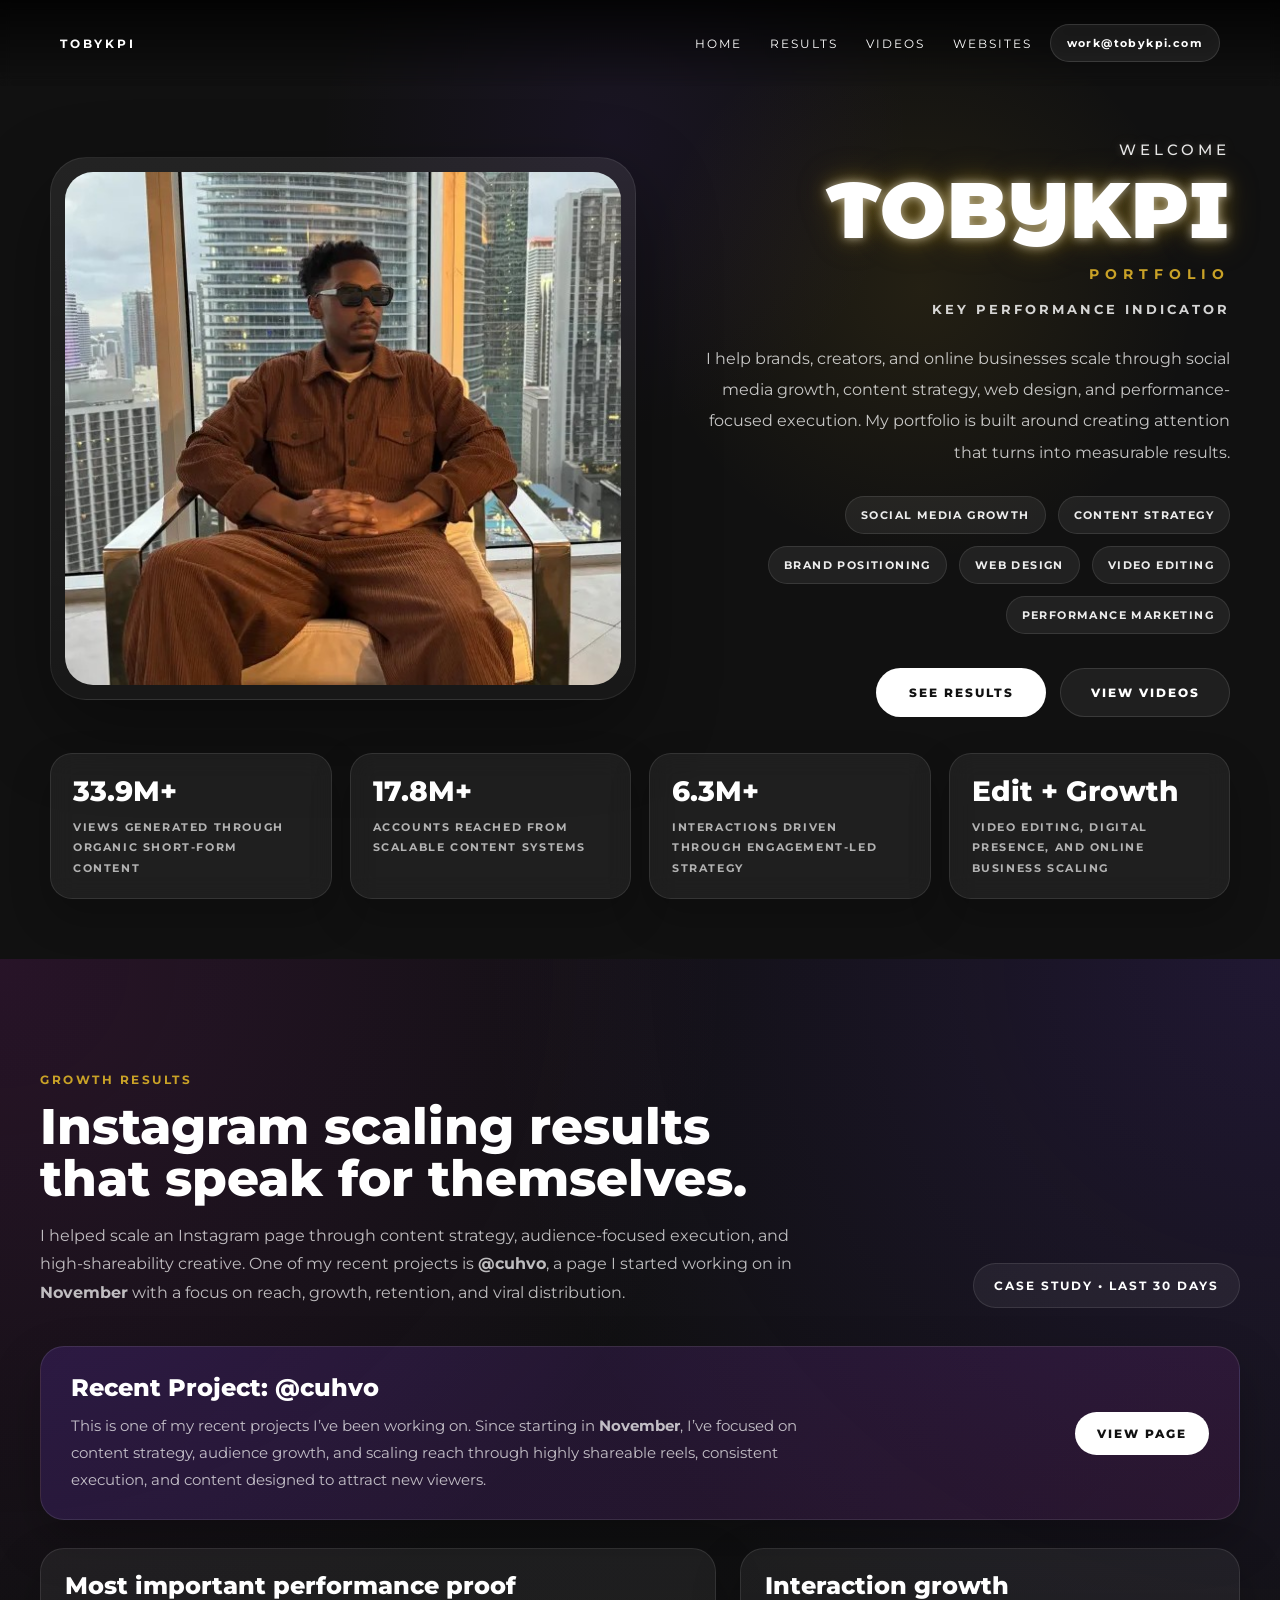
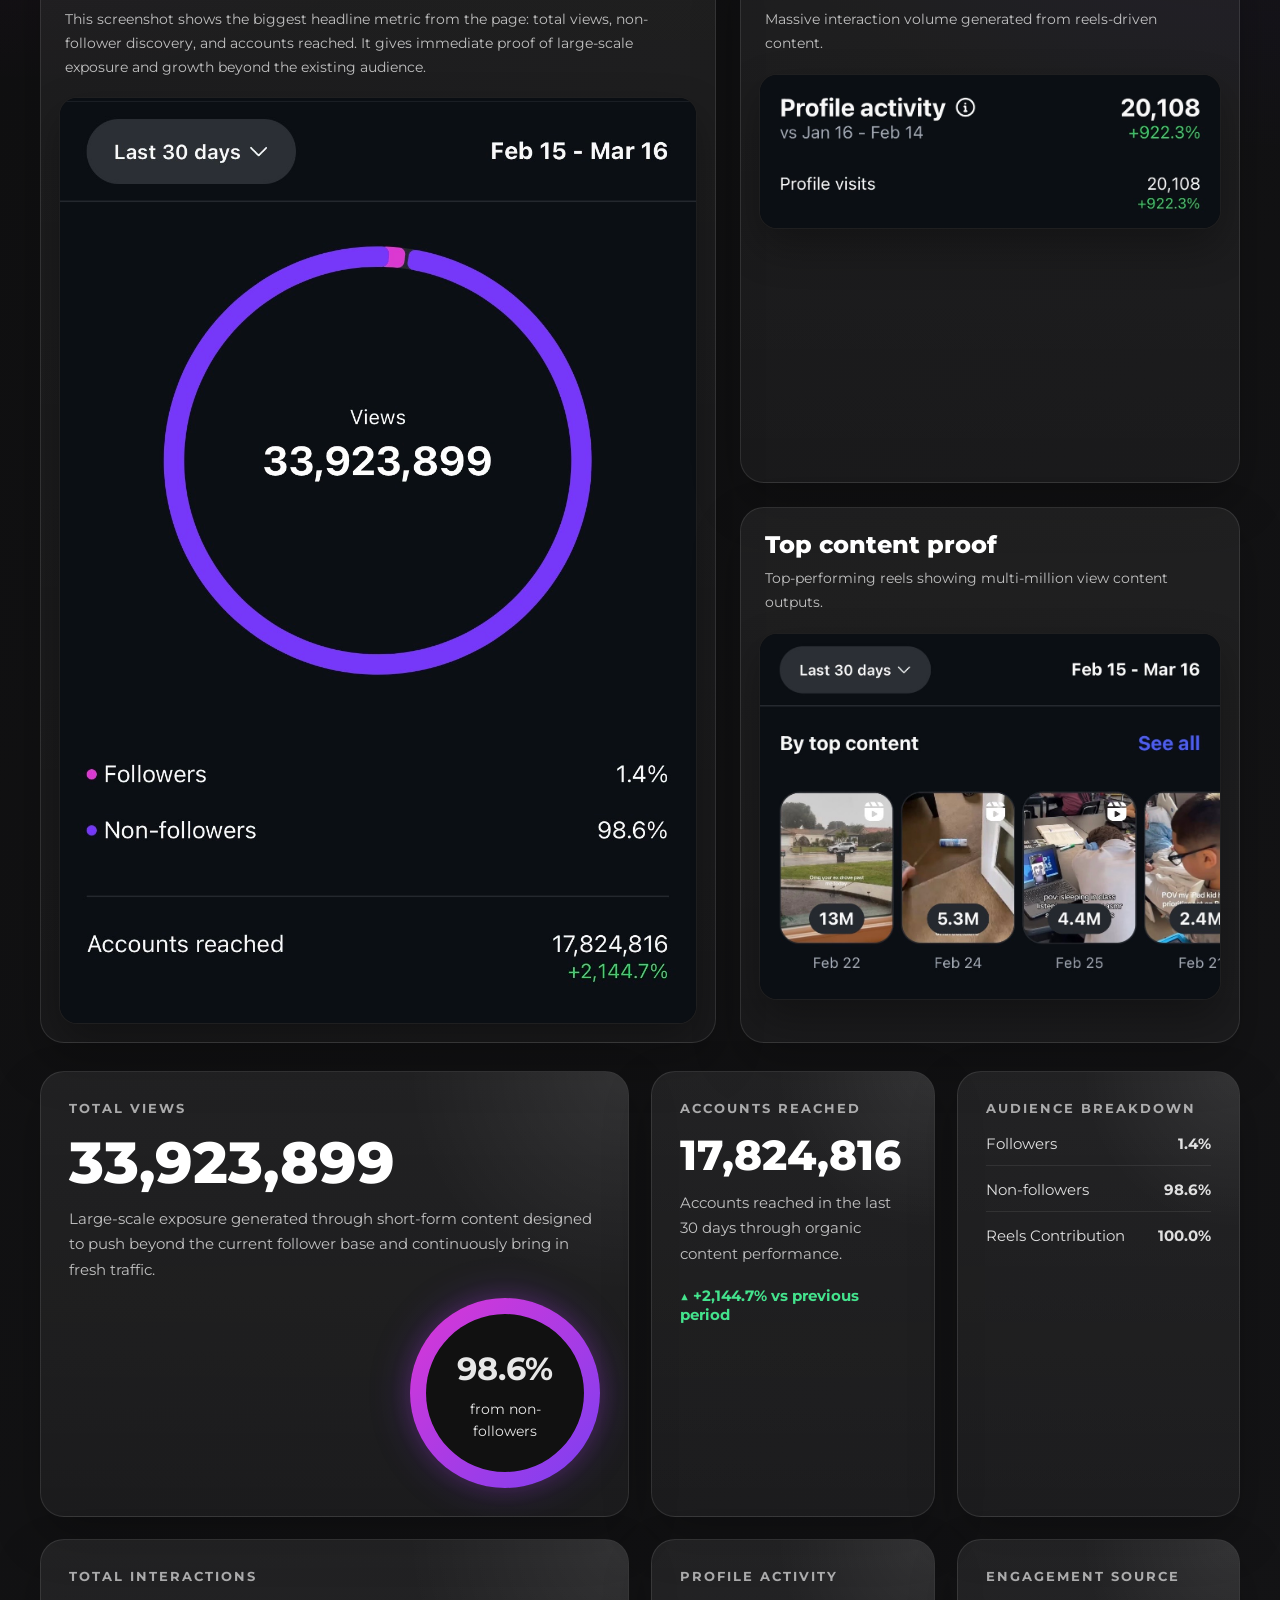
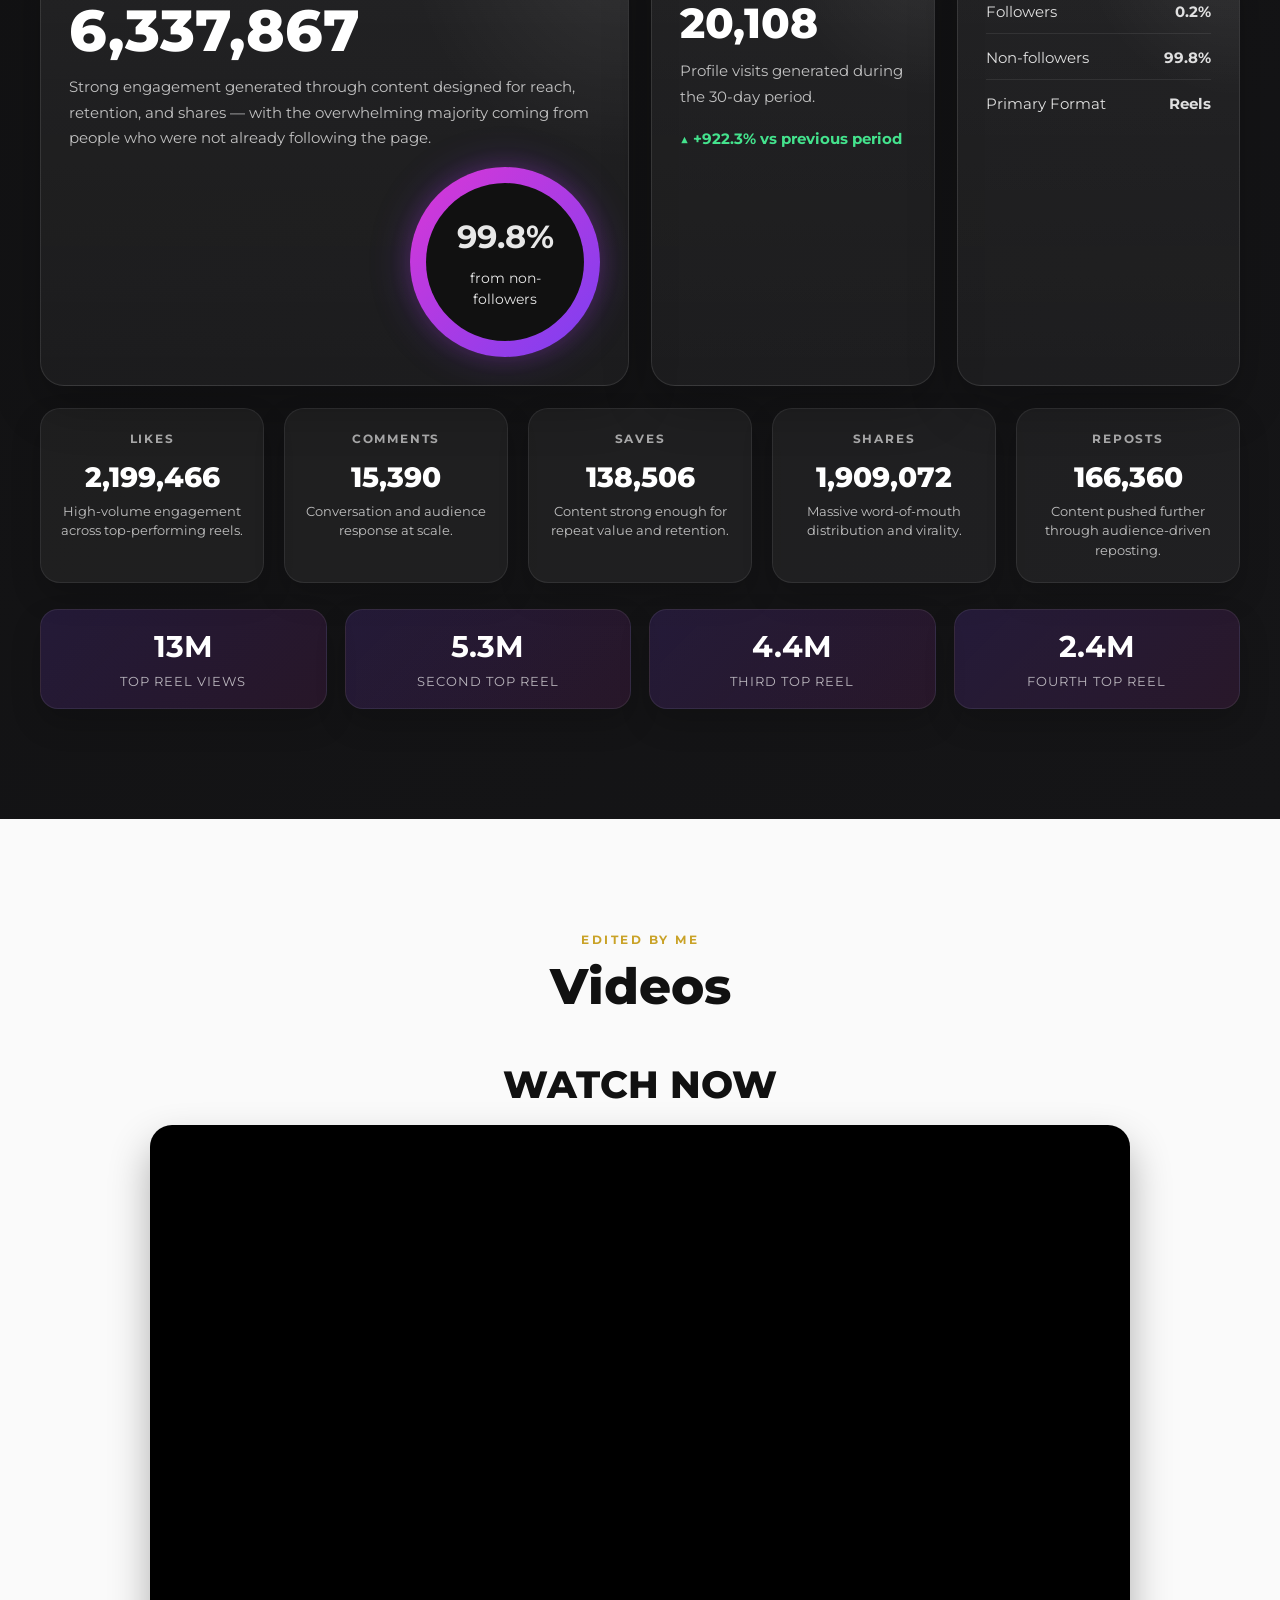
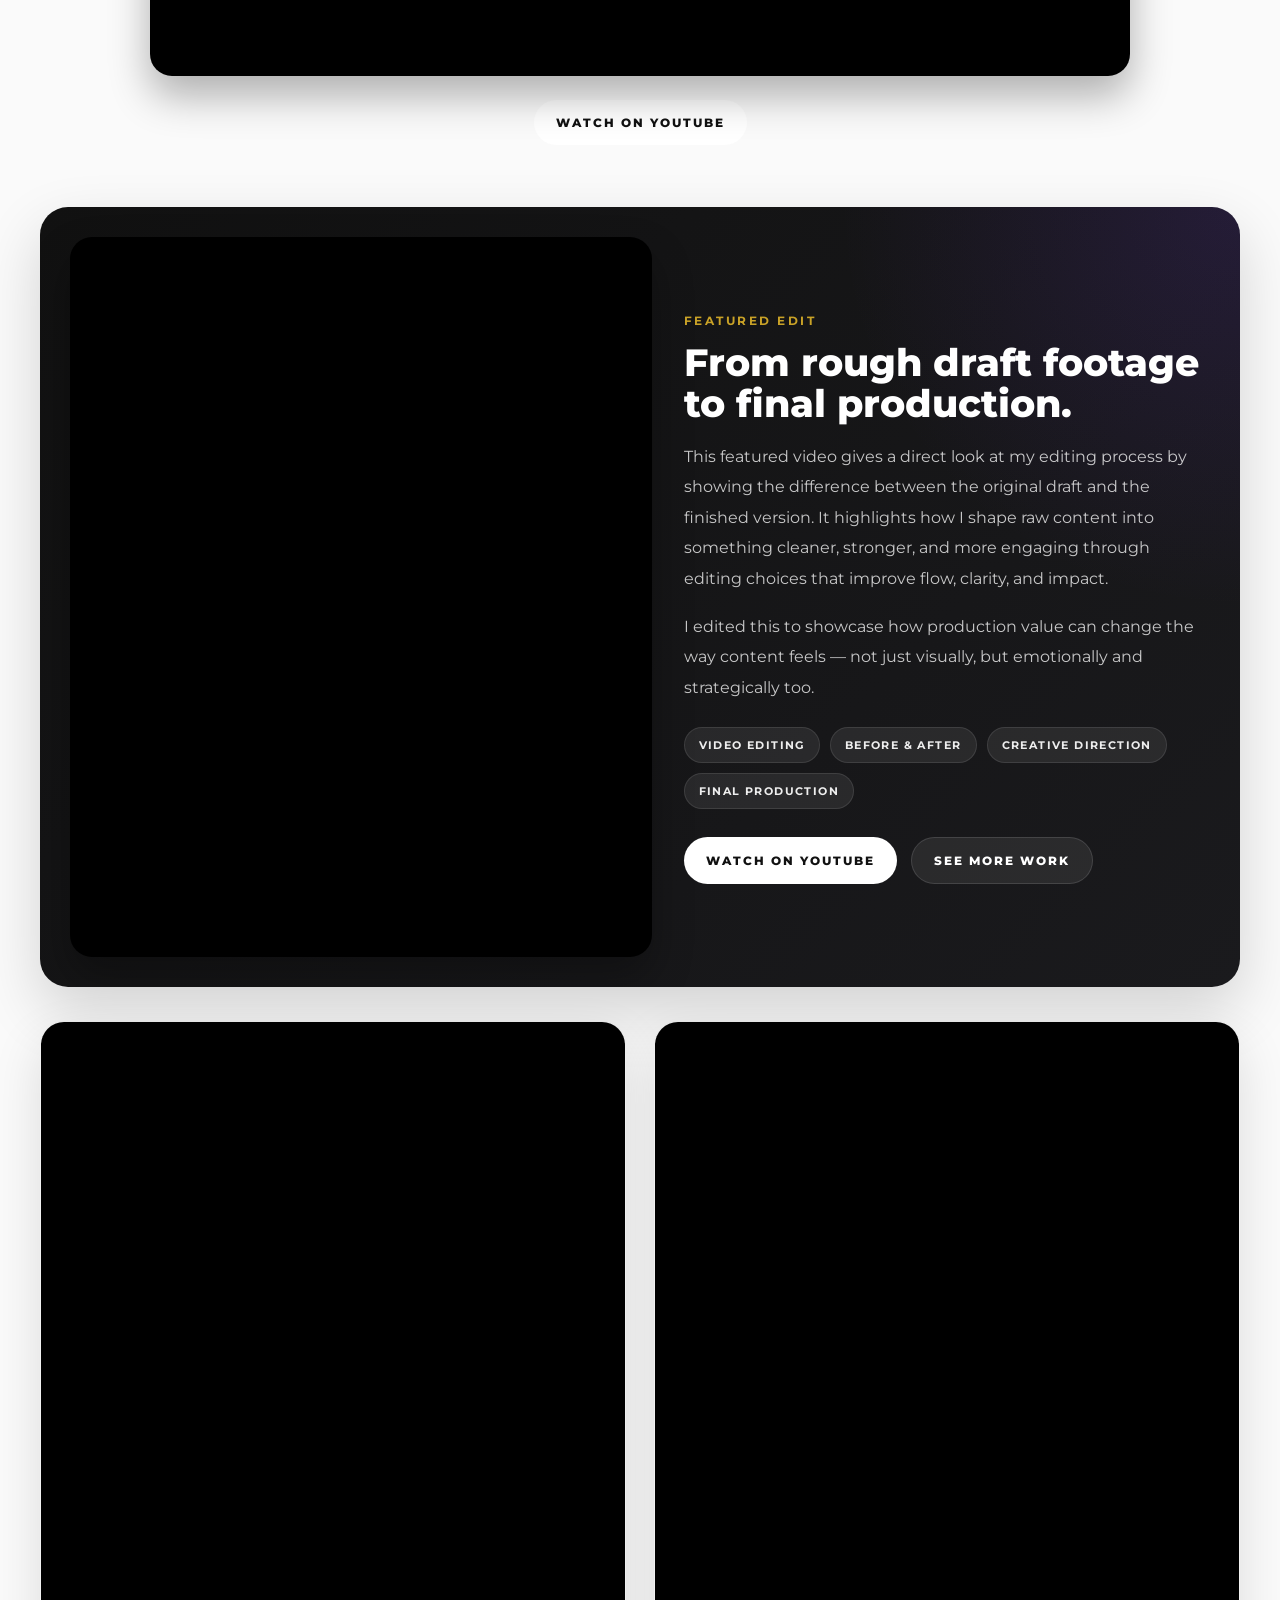
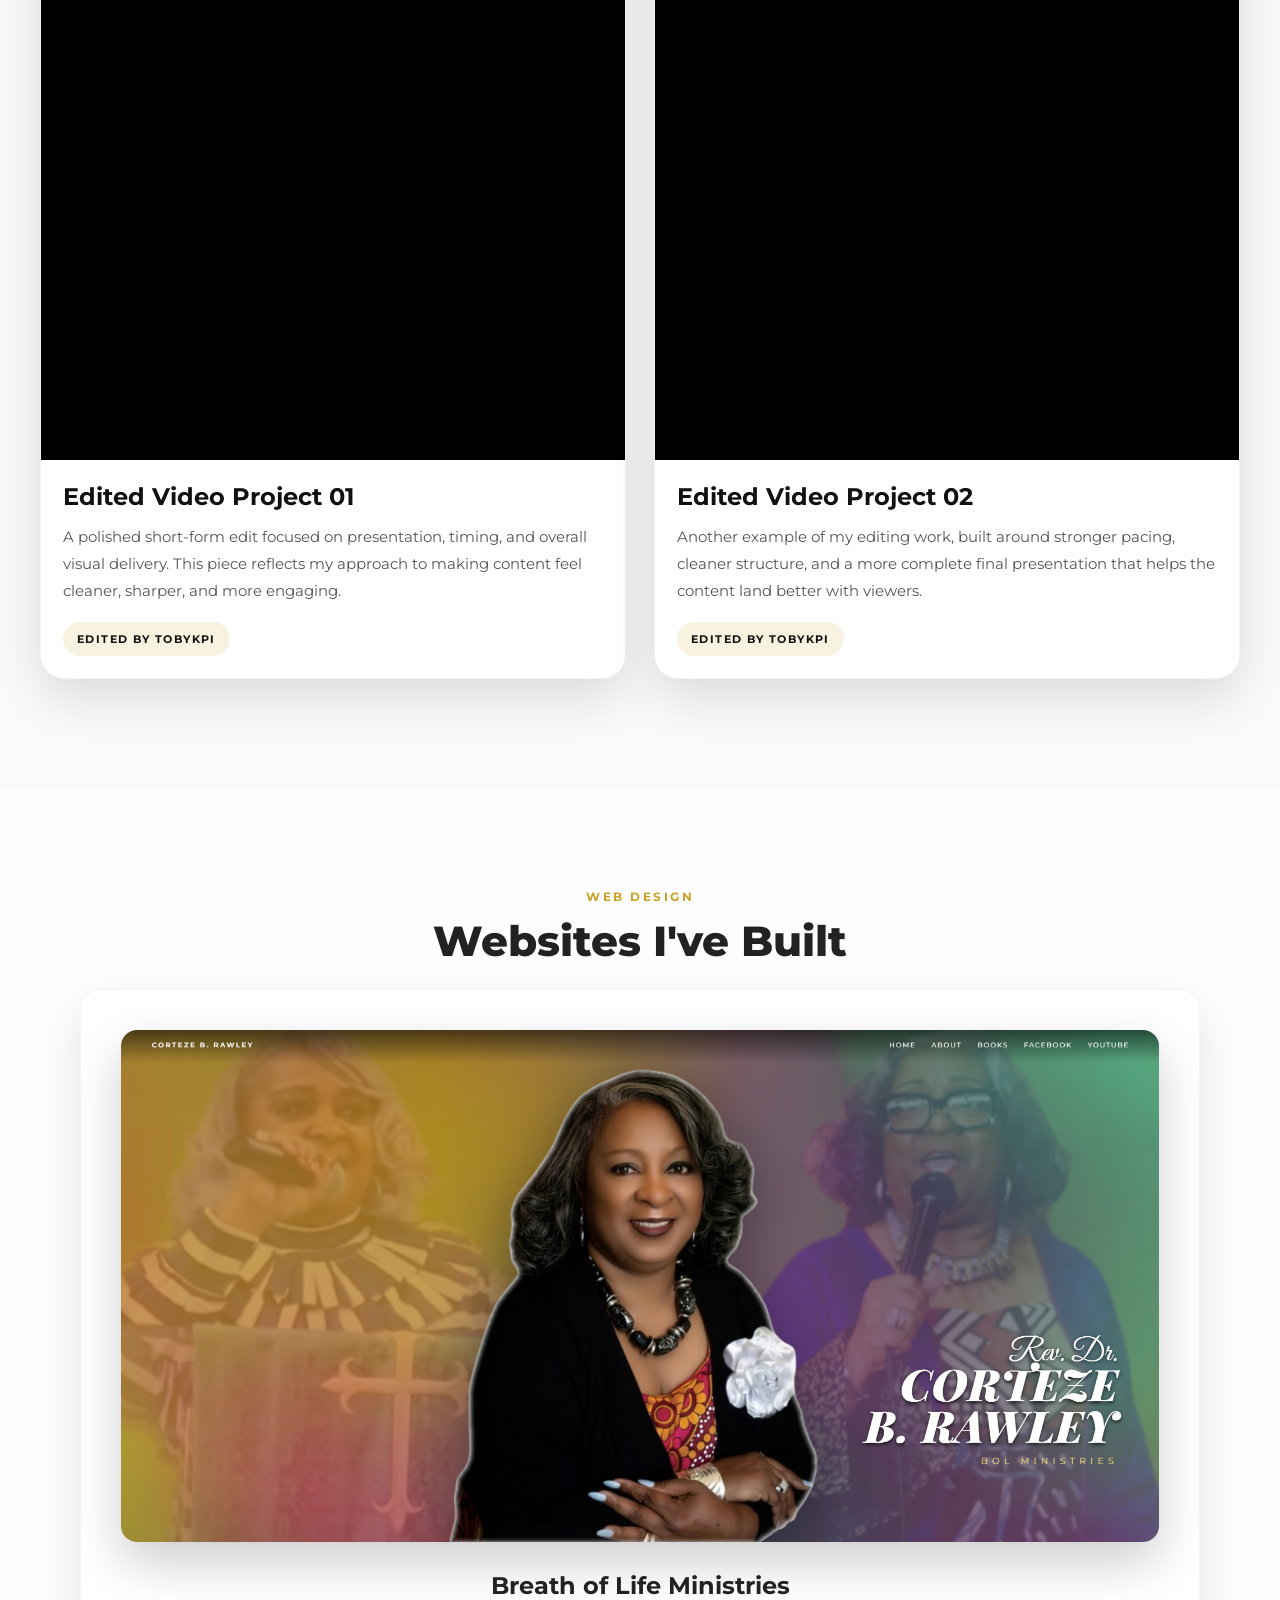
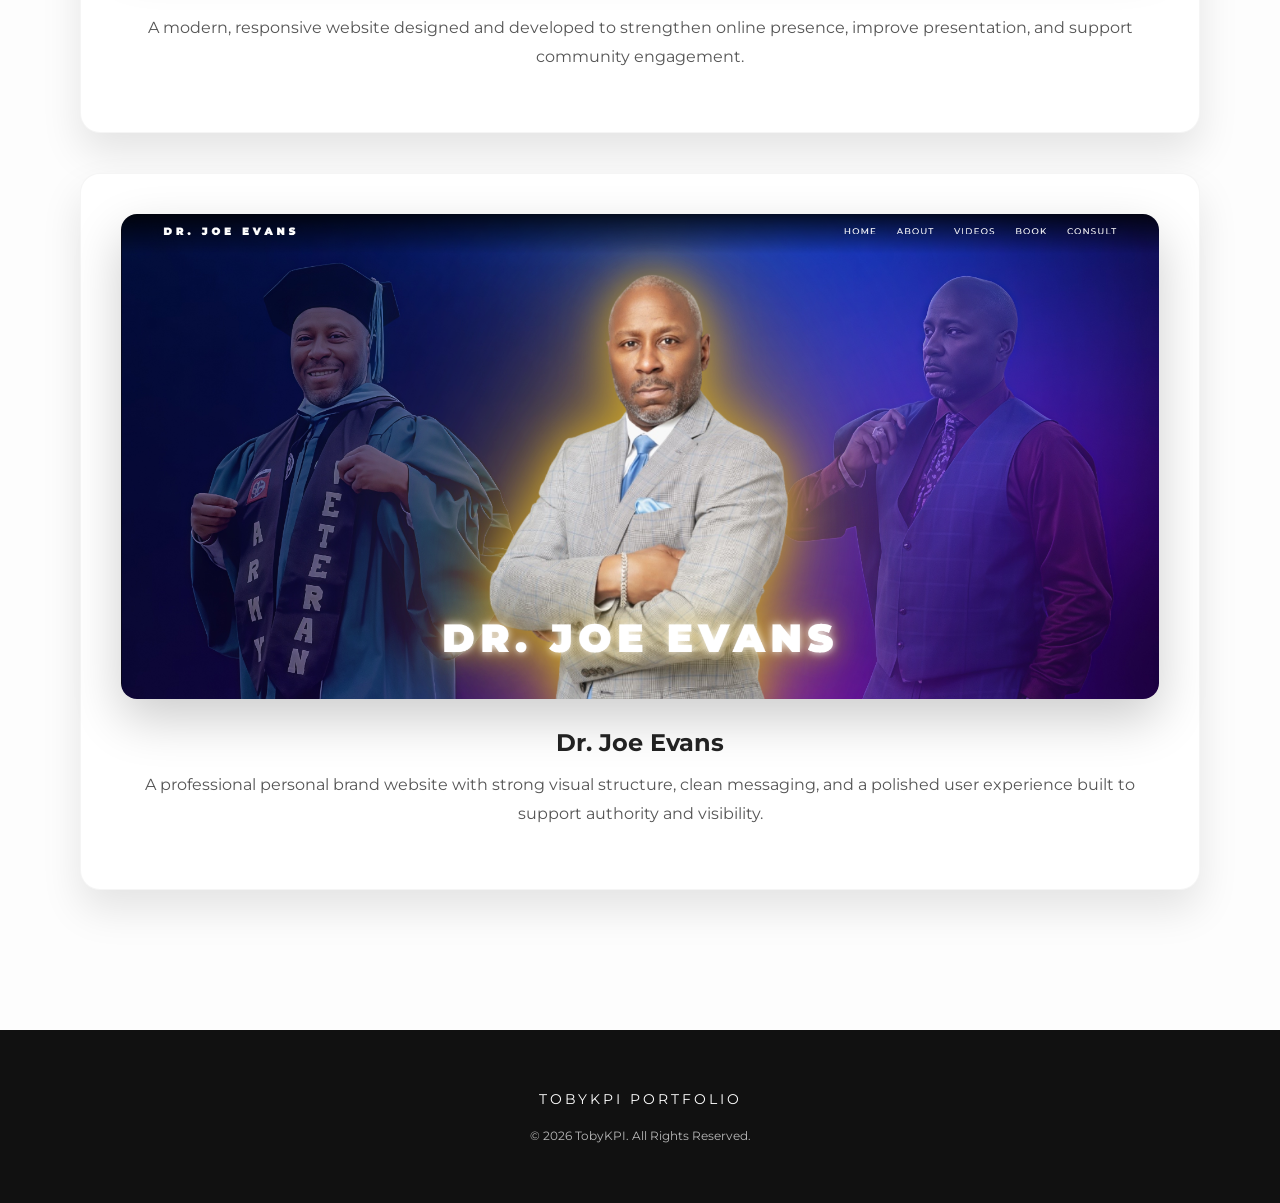
==== commit 03faede0: "Enhance navigation styles and structure Added new navigation styles and updated the nav structure to" ====
--- a/index.html
+++ b/index.html
@@ -63,6 +63,33 @@
       gap: 28px;
       font-size: 12px;
       letter-spacing: 2px;
+    }
+
+    .nav-right {
+      display: flex;
+      align-items: center;
+      gap: 18px;
+    }
+
+    .nav-contact {
+      display: inline-flex;
+      align-items: center;
+      justify-content: center;
+      padding: 11px 16px;
+      border-radius: 999px;
+      background: rgba(255,255,255,0.08);
+      border: 1px solid rgba(255,255,255,0.12);
+      font-size: 11px;
+      font-weight: 700;
+      letter-spacing: 1.4px;
+      color: #ffffff;
+      white-space: nowrap;
+      backdrop-filter: blur(8px);
+    }
+
+    .nav-contact:hover {
+      background: rgba(255,255,255,0.14);
+      color: #ffffff;
     }
 
     .brand {
@@ -1009,12 +1036,22 @@
         background: rgba(0,0,0,0.92);
       }
 
+      .nav-right {
+        flex-direction: column;
+        width: 100%;
+        gap: 12px;
+      }
+
       nav ul {
         gap: 15px;
         flex-wrap: wrap;
         justify-content: center;
       }
 
+      .nav-contact {
+        width: 100%;
+      }
+
       .hero {
         padding: 130px 20px 40px;
       }
@@ -1062,6 +1099,7 @@
       .featured-video-copy h3 {
         font-size: 30px;
       }
+
     }
 
     @media (max-width: 600px) {
@@ -1105,13 +1143,15 @@
 
   <nav>
     <div class="brand">TOBYKPI</div>
-    <ul>
-      <li><a href="#home">HOME</a></li>
-      <li><a href="#about">ABOUT</a></li>
-      <li><a href="#results">RESULTS</a></li>
-      <li><a href="#videos">VIDEOS</a></li>
-      <li><a href="#websites">WEBSITES</a></li>
-    </ul>
+    <div class="nav-right">
+      <ul>
+        <li><a href="#home">HOME</a></li>
+        <li><a href="#results">RESULTS</a></li>
+        <li><a href="#videos">VIDEOS</a></li>
+        <li><a href="#websites">WEBSITES</a></li>
+      </ul>
+      <a href="mailto:work@tobykpi.com" class="nav-contact">work@tobykpi.com</a>
+    </div>
   </nav>
 
   <section class="hero" id="home">
@@ -1170,18 +1210,6 @@
 
   <div class="content-wrapper">
 
-    <section class="section" id="about">
-      <div class="text-block">
-        <div class="eyebrow">About Me</div>
-        <h2>I build attention, reach, and digital growth.</h2>
-        <p>I am a creative professional focused on building clean, modern, and impactful digital experiences. My work blends strategy, content, design, editing, and execution to create real online momentum.</p>
-        <p>I help brands and businesses grow their digital presence by turning content into reach, engagement, and measurable results. From websites and video editing to social media growth, my focus is simple: scale attention and turn it into opportunity.</p>
-      </div>
-      <div class="text-block">
-        <img src="IMG_9796.jpg" alt="TobyKPI" class="about-image">
-      </div>
-    </section>
-
     <section class="results-section" id="results">
       <div class="results-wrap">
         <div class="results-header">
@@ -1381,9 +1409,6 @@
         <div class="videos-header">
           <div class="eyebrow">Edited By Me</div>
           <h2>Videos</h2>
-          <p>
-            This section opens with a VSL that explains the work I do, followed by editing examples that show how I improve content through pacing, structure, presentation, and final production quality.
-          </p>
         </div>
 
         <div class="featured-video-card vsl-feature-card">
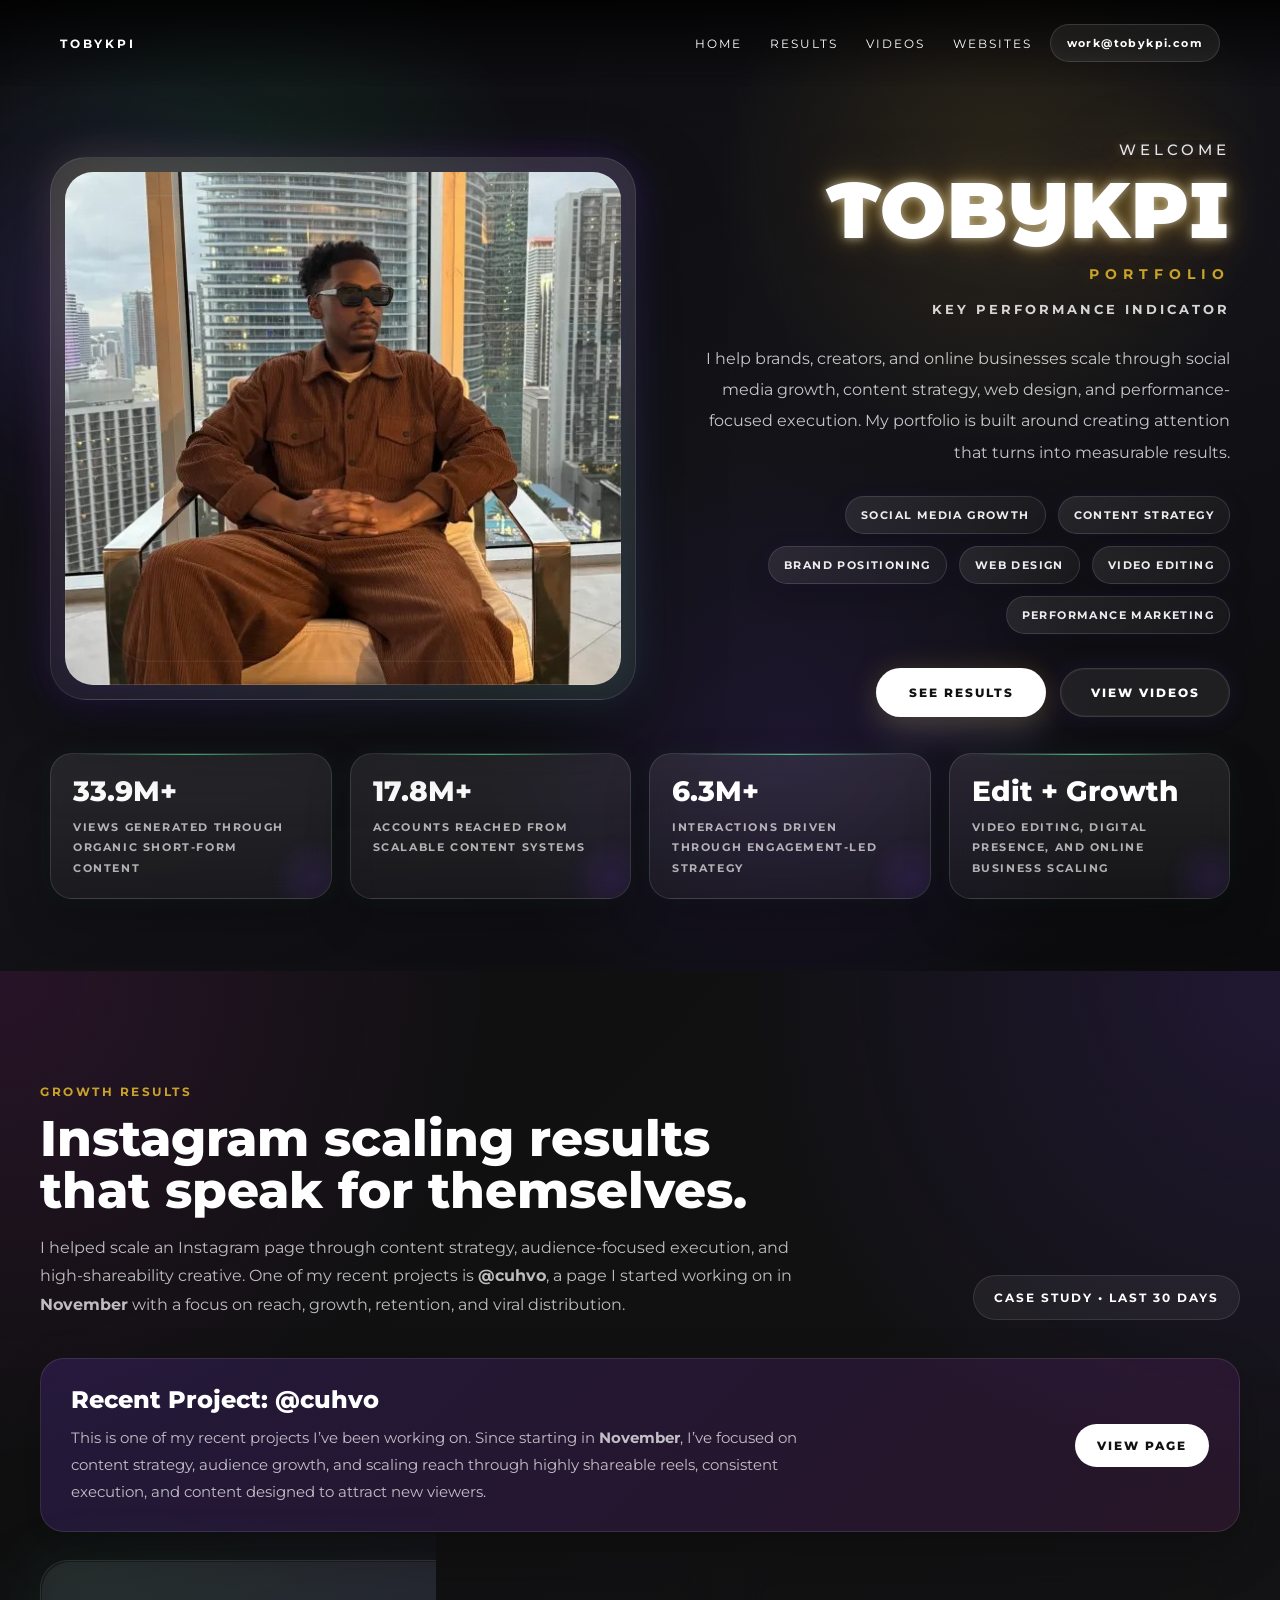
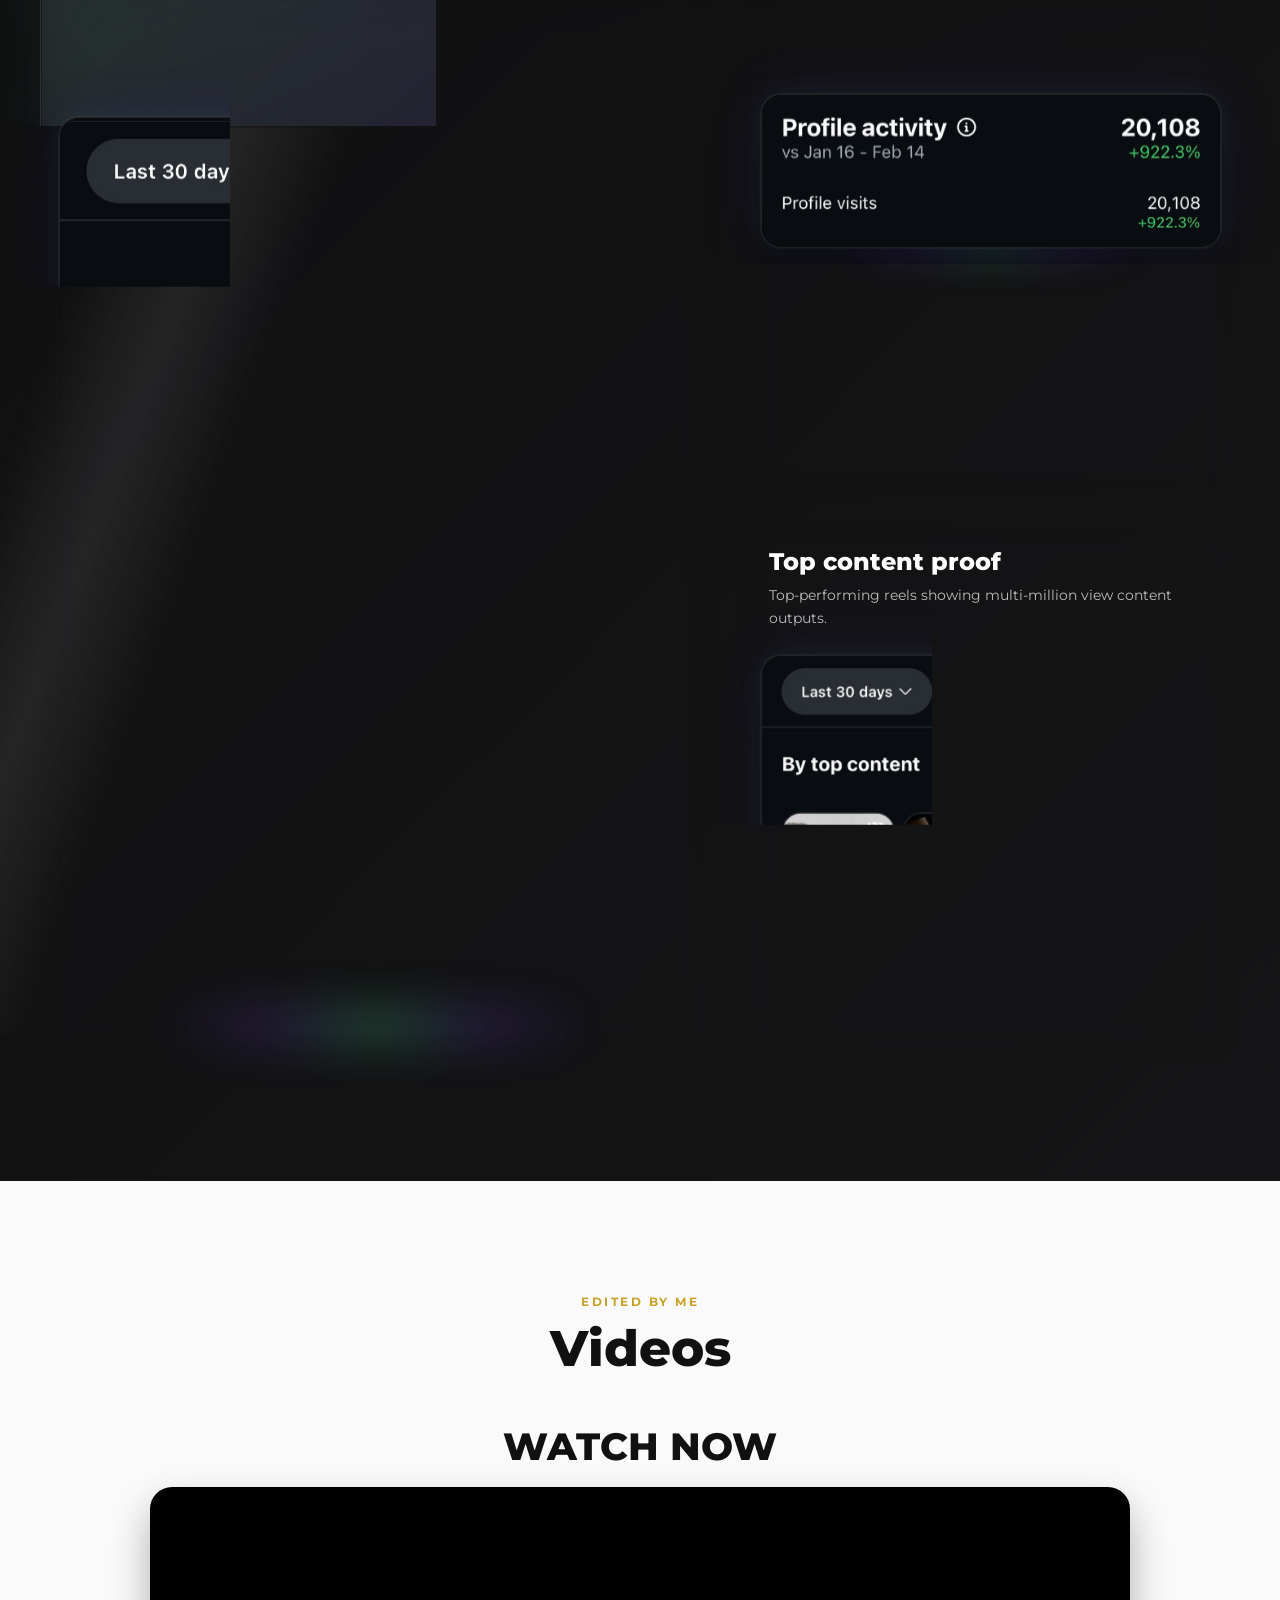
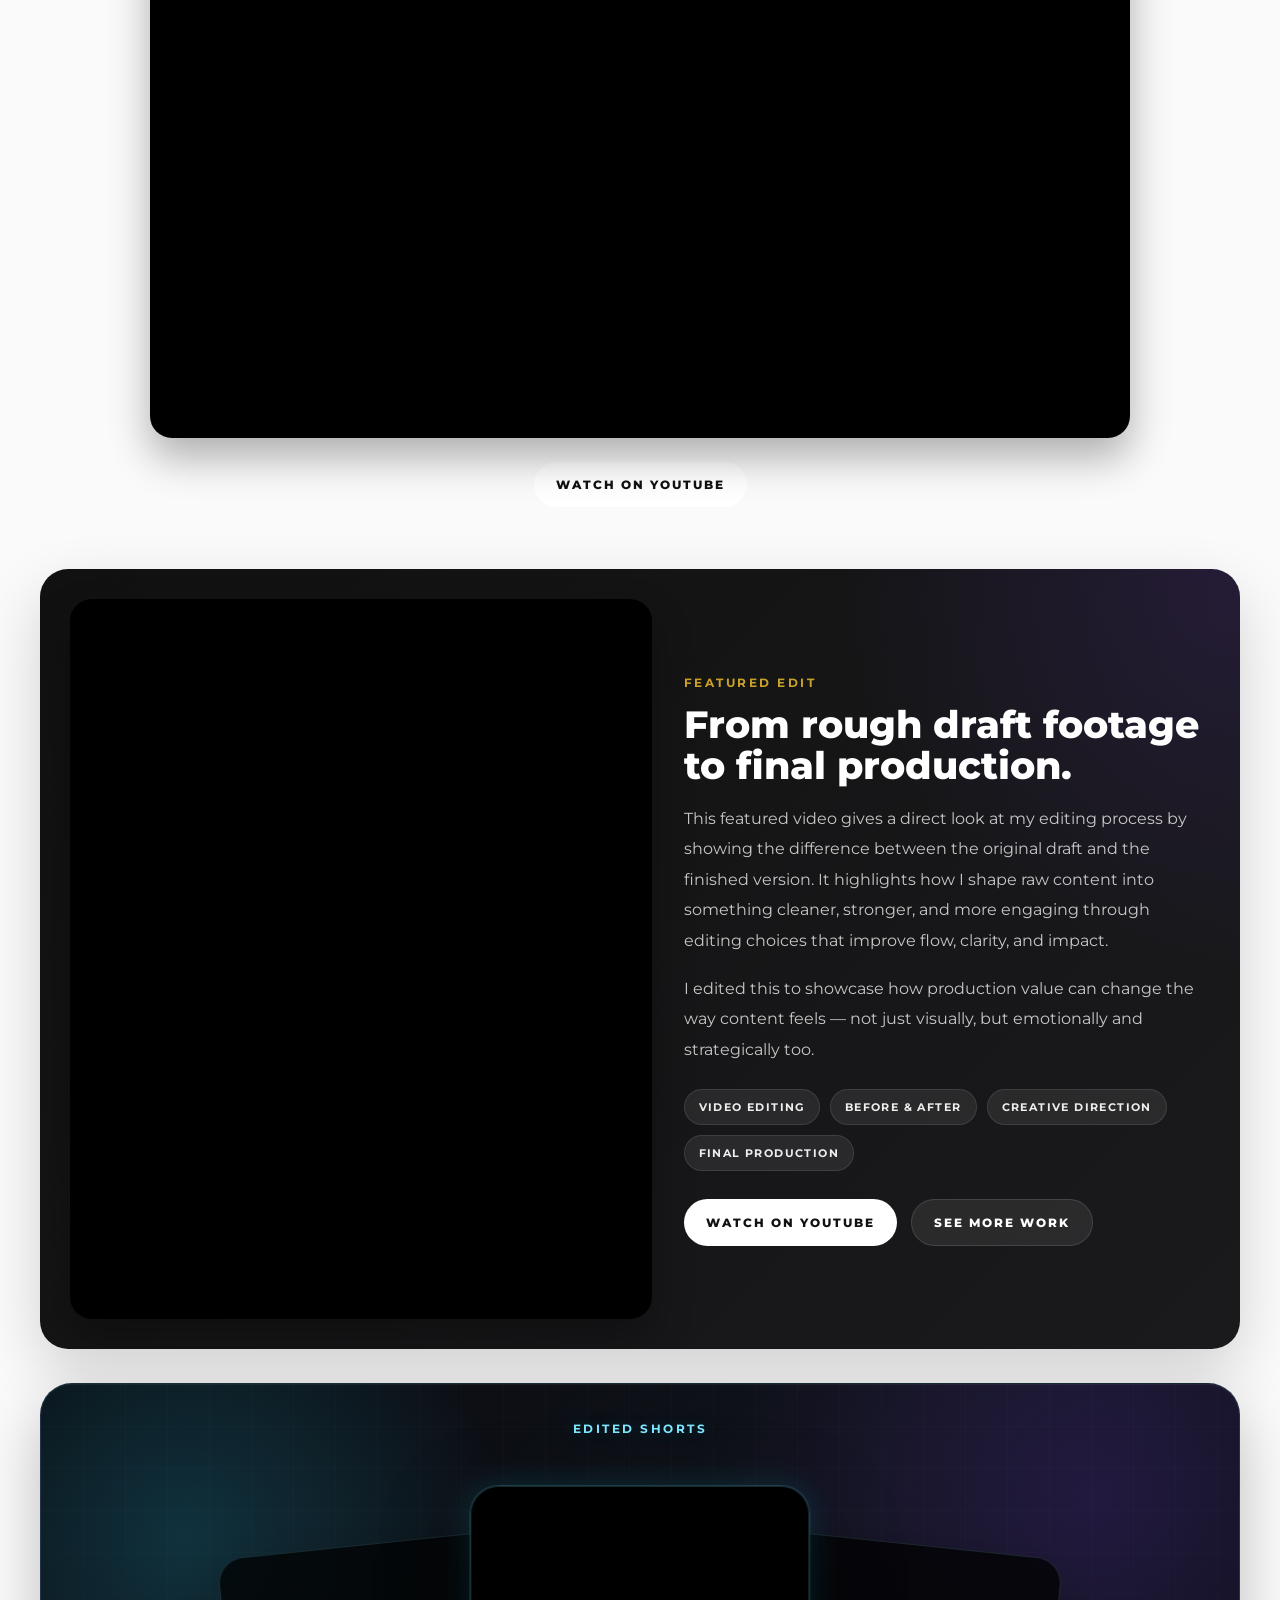
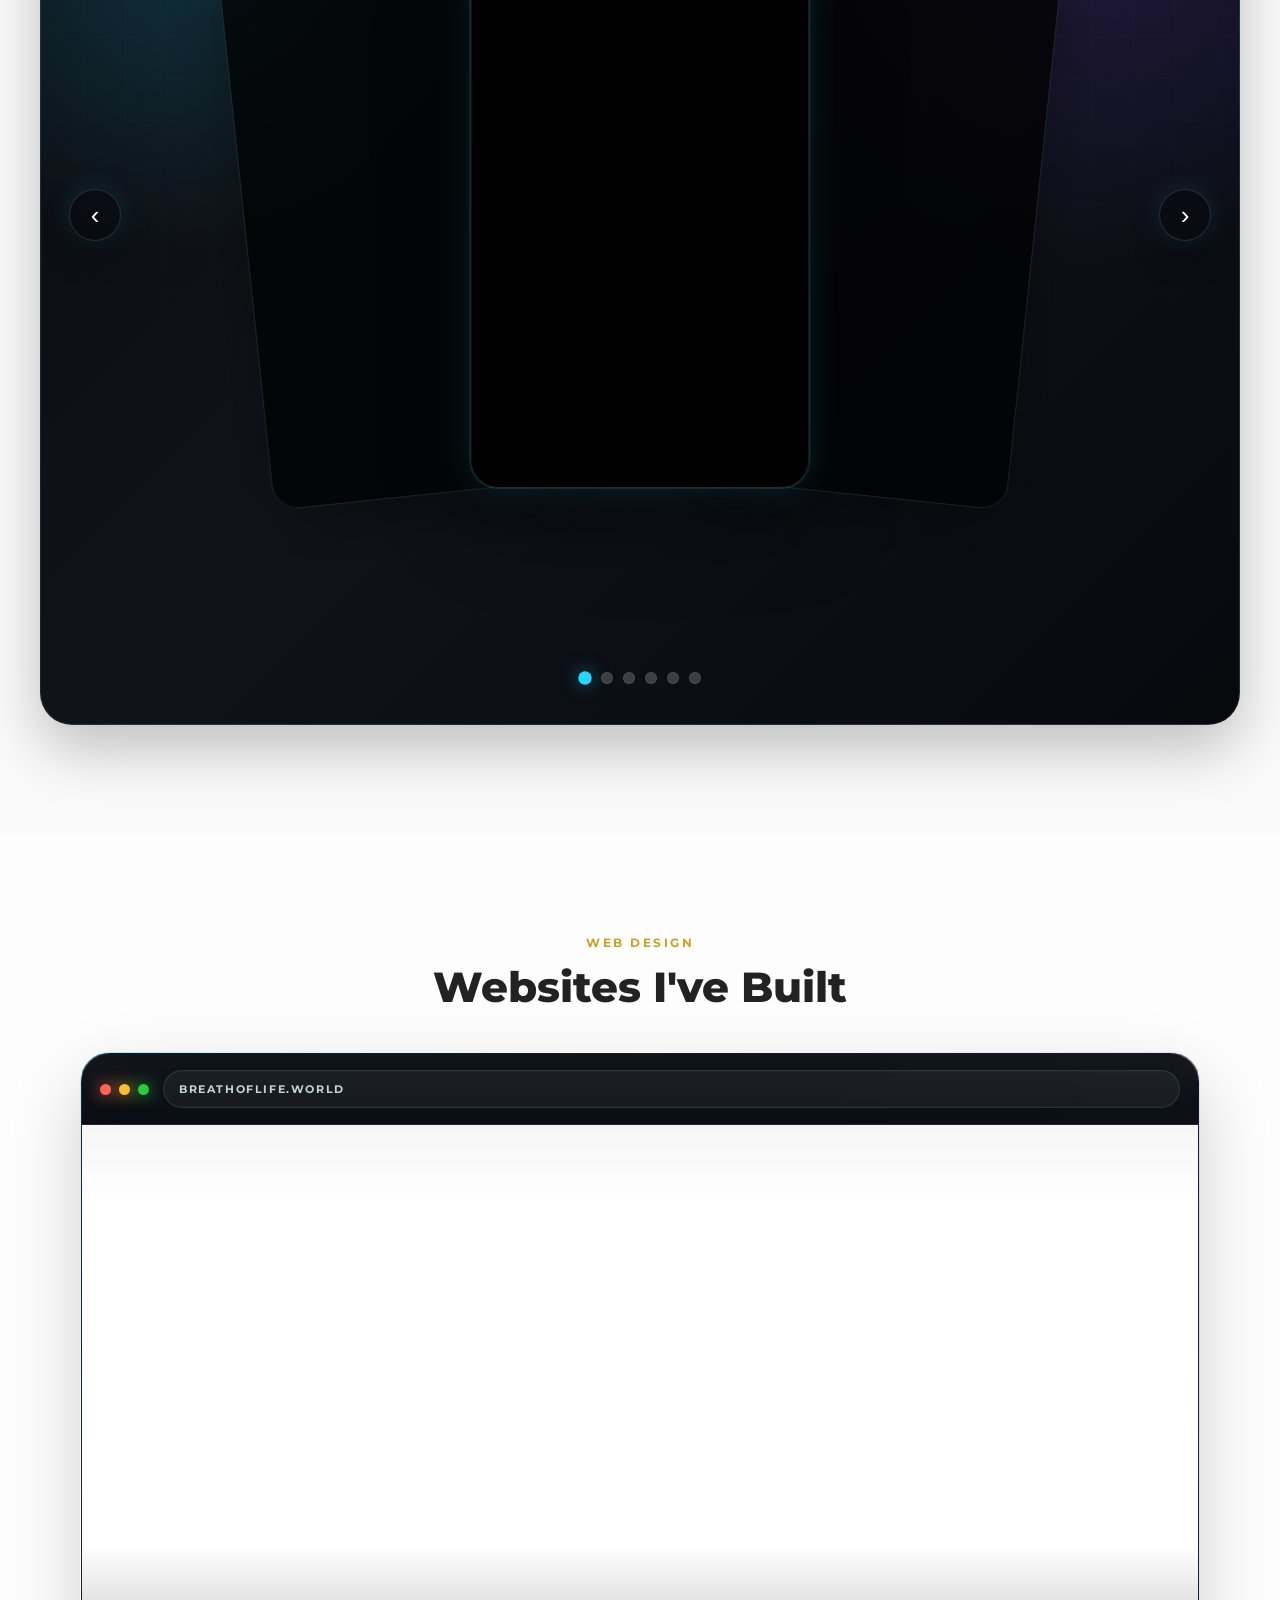
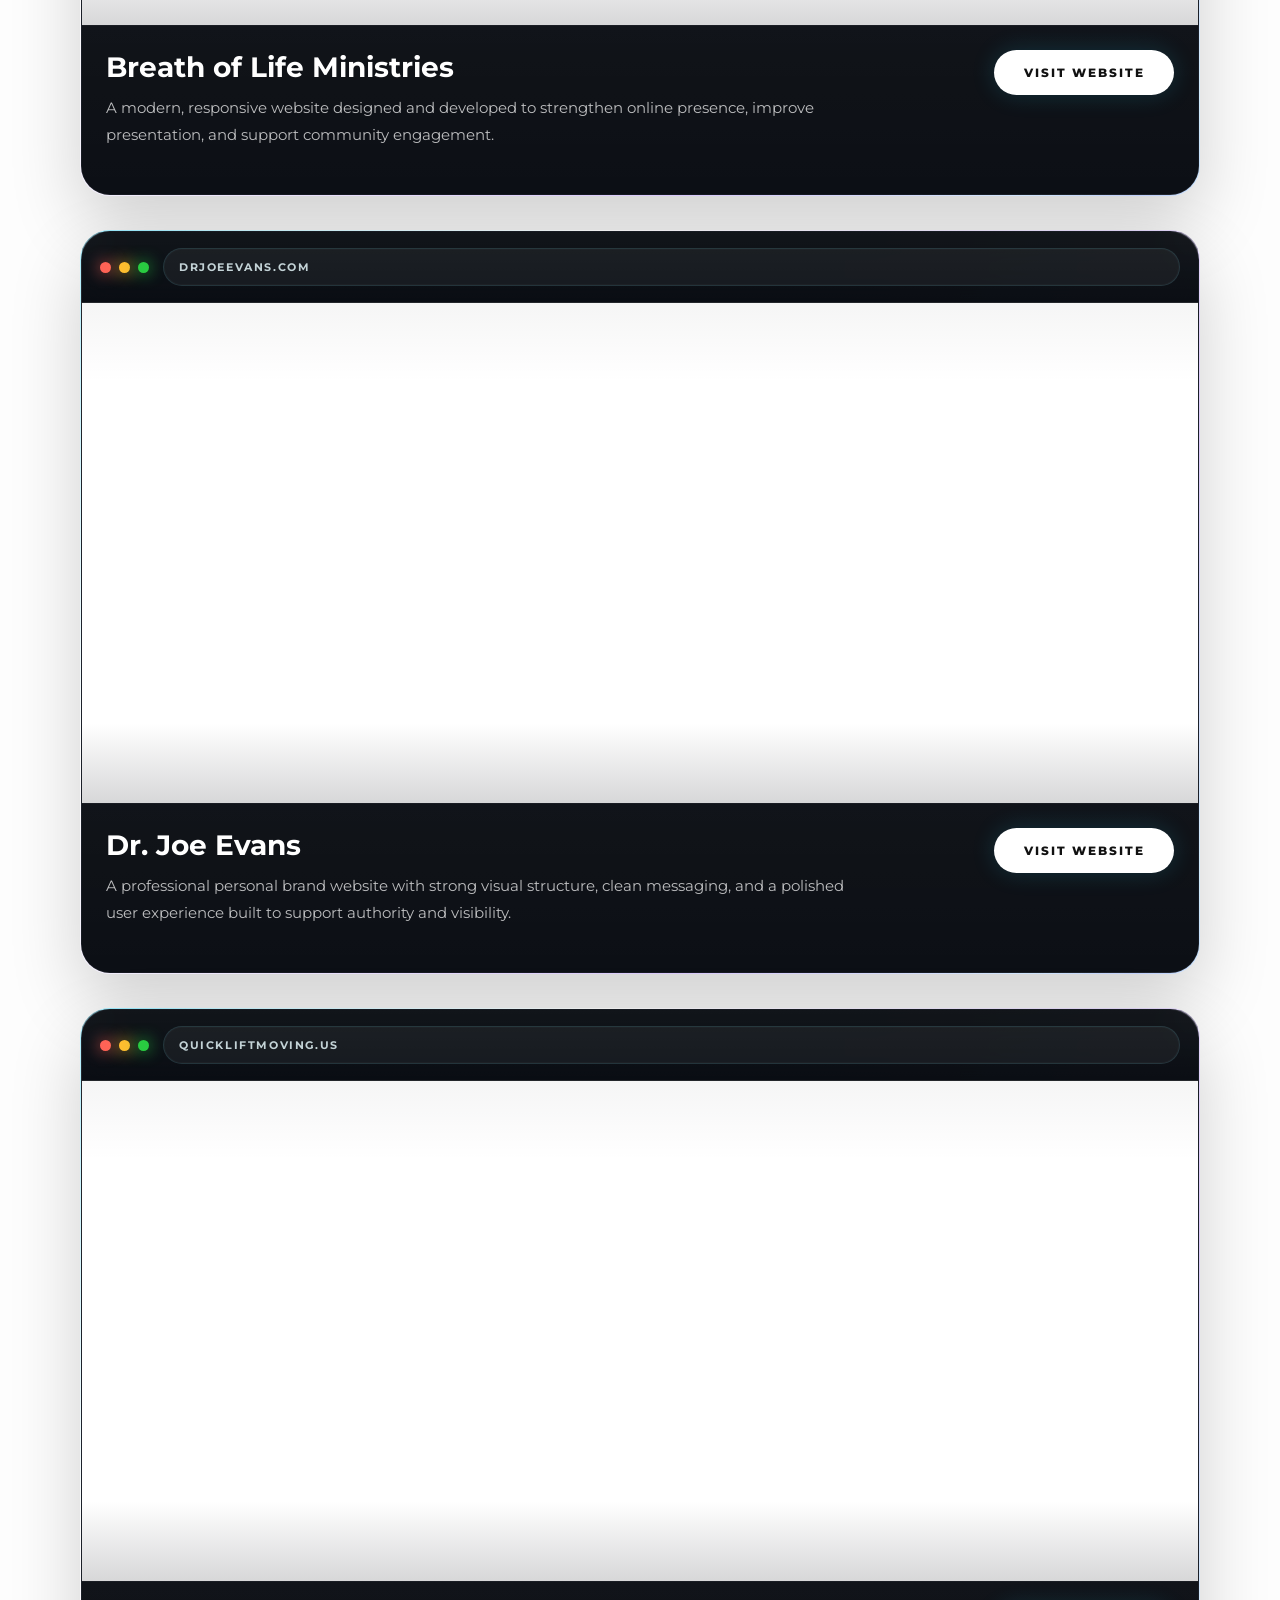
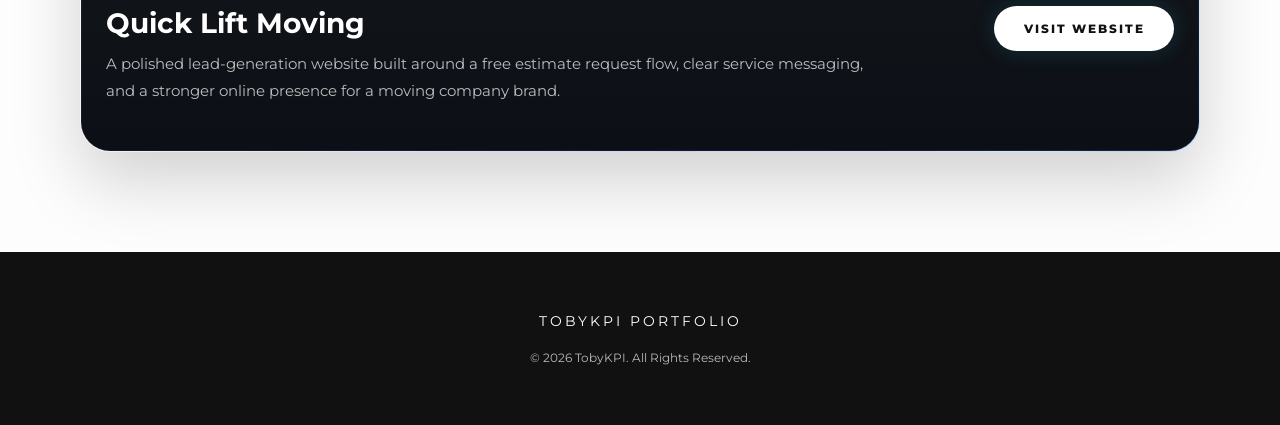
==== commit 634b77dc: "Update print statement from 'Hello' to 'Goodbye'" ====
--- a/index.html
+++ b/index.html
@@ -101,131 +101,147 @@
     .hero {
       position: relative;
       min-height: 100vh;
-      padding: 140px 50px 60px;
+      padding: 138px 50px 72px;
       background:
-        radial-gradient(circle at 72% 30%, rgba(201,162,39,0.10), transparent 24%),
-        radial-gradient(circle at 48% 14%, rgba(123,63,242,0.08), transparent 28%),
-        #111;
+        radial-gradient(circle at 14% 18%, rgba(68,227,141,0.12), transparent 24%),
+        radial-gradient(circle at 82% 16%, rgba(123,63,242,0.18), transparent 24%),
+        radial-gradient(circle at 50% 78%, rgba(201,162,39,0.10), transparent 26%),
+        linear-gradient(150deg, #09090b 0%, #101014 48%, #0d0d11 100%);
       overflow: hidden;
+      isolation: isolate;
+    }
+
+    .hero::before {
+      content: "";
+      position: absolute;
+      inset: 0;
+      background:
+        repeating-linear-gradient(90deg, rgba(255,255,255,0.04) 0 1px, transparent 1px 110px),
+        repeating-linear-gradient(0deg, rgba(255,255,255,0.03) 0 1px, transparent 1px 110px);
+      opacity: 0.08;
+      transform: perspective(1200px) rotateX(72deg) translateY(-8%);
+      transform-origin: top;
+      animation: heroGridDrift 18s linear infinite;
+      pointer-events: none;
+    }
+
+    .hero::after {
+      content: "";
+      position: absolute;
+      width: 640px;
+      height: 640px;
+      left: -160px;
+      top: 120px;
+      border-radius: 50%;
+      background: radial-gradient(circle, rgba(68,227,141,0.22), rgba(68,227,141,0.04) 42%, transparent 72%);
+      filter: blur(30px);
+      opacity: 0.78;
+      animation: heroAuraShift 12s ease-in-out infinite;
+      pointer-events: none;
     }
 
     .hero-shell {
+      position: relative;
+      z-index: 2;
       max-width: 1300px;
       margin: 0 auto;
       display: grid;
-      grid-template-columns: minmax(420px, 0.95fr) minmax(420px, 0.85fr);
+      grid-template-columns: minmax(420px, 0.92fr) minmax(520px, 1.08fr);
       align-items: center;
-      gap: 70px;
-    }
-
-    .hero-visual {
-      display: flex;
-      justify-content: center;
+      gap: 64px;
+    }
+
+    .hero-copy {
+      text-align: left;
+      max-width: 580px;
+      animation: fadeUp 1s ease-out forwards;
+      position: relative;
+      z-index: 2;
+    }
+
+    .script {
+      display: inline-flex;
       align-items: center;
-    }
-
-    .hero-image-frame {
-      width: 100%;
-      max-width: 720px;
-      padding: 14px;
-      border-radius: 36px;
-      background: linear-gradient(180deg, rgba(255,255,255,0.08), rgba(255,255,255,0.03));
-      border: 1px solid rgba(255,255,255,0.08);
-      box-shadow: 0 30px 80px rgba(0,0,0,0.35);
-    }
-
-    .hero-image-frame img {
-      width: 100%;
-      display: block;
-      border-radius: 28px;
-      object-fit: cover;
-      max-height: 720px;
-    }
-
-    .hero-copy {
-      text-align: right;
-      max-width: 560px;
-      margin-left: auto;
-      animation: fadeUp 1s ease-out forwards;
-    }
-
-    .script {
-      font-weight: 500;
-      font-size: 15px;
-      letter-spacing: 4px;
+      padding: 12px 18px;
+      border-radius: 999px;
+      background: linear-gradient(135deg, rgba(255,255,255,0.10), rgba(255,255,255,0.04));
+      border: 1px solid rgba(255,255,255,0.12);
+      box-shadow: 0 0 26px rgba(68,227,141,0.08);
+      font-weight: 700;
+      font-size: 11px;
+      letter-spacing: 2.8px;
       text-transform: uppercase;
-      margin-bottom: 14px;
-      color: rgba(255,255,255,0.9);
-      text-shadow:
-        0 0 8px rgba(255,255,255,0.2),
-        0 0 16px rgba(201,162,39,0.2);
+      margin-bottom: 18px;
+      color: rgba(255,255,255,0.92);
     }
 
     .name {
       font-family: 'Montserrat Alternates', sans-serif;
       font-weight: 900;
-      font-size: 78px;
-      line-height: 0.95;
+      font-size: clamp(68px, 8vw, 96px);
+      line-height: 0.92;
       letter-spacing: 1px;
       text-transform: uppercase;
       text-shadow:
-        0 0 10px rgba(255,255,255,0.55),
-        0 0 20px rgba(201,162,39,0.45),
-        0 0 36px rgba(201,162,39,0.25);
+        0 0 14px rgba(255,255,255,0.24),
+        0 0 36px rgba(123,63,242,0.28),
+        0 0 62px rgba(68,227,141,0.12);
     }
 
     .subtitle {
-      margin-top: 18px;
-      font-size: 14px;
-      letter-spacing: 6px;
-      color: var(--gold);
+      margin-top: 20px;
+      font-size: 13px;
+      letter-spacing: 4.5px;
+      color: #bfe7ff;
       text-transform: uppercase;
       font-weight: 700;
     }
 
     .hero-kpi {
-      margin-top: 18px;
-      font-size: 13px;
-      letter-spacing: 3px;
-      text-transform: uppercase;
-      color: rgba(255,255,255,0.82);
+      margin-top: 20px;
+      font-size: 19px;
+      line-height: 1.55;
+      color: rgba(255,255,255,0.96);
       font-weight: 700;
+      max-width: 520px;
     }
 
     .hero-description {
-      margin-top: 26px;
-      font-size: 16px;
-      line-height: 1.95;
-      color: rgba(255,255,255,0.76);
+      margin-top: 22px;
+      font-size: 17px;
+      line-height: 1.9;
+      color: rgba(255,255,255,0.74);
+      max-width: 540px;
     }
 
     .hero-tags {
       display: flex;
       flex-wrap: wrap;
       gap: 12px;
-      justify-content: flex-end;
-      margin-top: 28px;
+      justify-content: flex-start;
+      margin-top: 30px;
     }
 
     .hero-tag {
       display: inline-flex;
       align-items: center;
-      padding: 11px 15px;
+      padding: 12px 16px;
       border-radius: 999px;
-      background: rgba(255,255,255,0.07);
-      border: 1px solid rgba(255,255,255,0.1);
+      background: linear-gradient(135deg, rgba(255,255,255,0.08), rgba(255,255,255,0.04));
+      border: 1px solid rgba(255,255,255,0.12);
       font-size: 11px;
       font-weight: 700;
       letter-spacing: 1.4px;
       text-transform: uppercase;
       color: rgba(255,255,255,0.92);
-      backdrop-filter: blur(10px);
+      backdrop-filter: blur(12px);
+      box-shadow: 0 14px 30px rgba(0,0,0,0.18);
     }
 
     .hero-actions {
       display: flex;
-      justify-content: flex-end;
-      gap: 14px;
+      justify-content: flex-start;
+      gap: 16px;
       margin-top: 34px;
       flex-wrap: wrap;
     }
@@ -234,69 +250,618 @@
       display: inline-flex;
       align-items: center;
       justify-content: center;
-      min-width: 170px;
-      padding: 16px 24px;
+      min-width: 178px;
+      padding: 17px 26px;
       border-radius: 999px;
       font-size: 12px;
       font-weight: 800;
       letter-spacing: 2px;
       text-transform: uppercase;
-      border: 1px solid rgba(255,255,255,0.12);
+      border: 1px solid rgba(255,255,255,0.14);
+      box-shadow: 0 16px 32px rgba(0,0,0,0.16);
     }
 
     .hero-button.primary {
-      background: #ffffff;
+      background: linear-gradient(135deg, #ffffff, #e9f8f8);
+      color: #0f1013;
+      box-shadow:
+        0 18px 40px rgba(255,255,255,0.16),
+        0 0 36px rgba(68,227,141,0.16);
+    }
+
+    .hero-button.primary:hover {
+      background: linear-gradient(135deg, #fff0c1, #c9a227);
       color: #111111;
-    }
-
-    .hero-button.primary:hover {
-      background: var(--gold);
-      color: #111111;
+      transform: translateY(-3px);
     }
 
     .hero-button.secondary {
       background: rgba(255,255,255,0.06);
       color: #ffffff;
-      backdrop-filter: blur(8px);
+      backdrop-filter: blur(10px);
+      box-shadow: inset 0 0 0 1px rgba(255,255,255,0.05);
     }
 
     .hero-button.secondary:hover {
       background: rgba(255,255,255,0.12);
       color: #ffffff;
+      transform: translateY(-3px);
+    }
+
+    .hero-visual {
+      position: relative;
+      display: flex;
+      justify-content: flex-end;
+      align-items: center;
+      perspective: 2200px;
+      z-index: 1;
+    }
+
+    .hero-showcase {
+      --tilt-x: 0deg;
+      --tilt-y: 0deg;
+      --pointer-x: 50%;
+      --pointer-y: 50%;
+      position: relative;
+      width: min(100%, 760px);
+      min-height: 670px;
+      padding: 32px;
+      border-radius: 38px;
+      background: linear-gradient(145deg, rgba(255,255,255,0.08), rgba(255,255,255,0.025));
+      border: 1px solid rgba(255,255,255,0.10);
+      box-shadow: 0 46px 110px rgba(0,0,0,0.38);
+      overflow: hidden;
+      transform-style: preserve-3d;
+      transform: rotateX(var(--tilt-y)) rotateY(var(--tilt-x));
+      transition: transform 0.25s ease, box-shadow 0.35s ease;
+      backdrop-filter: blur(14px);
+    }
+
+    .hero-showcase::before {
+      content: "";
+      position: absolute;
+      inset: 0;
+      background:
+        linear-gradient(180deg, rgba(255,255,255,0.05), transparent 35%),
+        repeating-linear-gradient(90deg, rgba(255,255,255,0.05) 0 1px, transparent 1px 72px),
+        repeating-linear-gradient(0deg, rgba(255,255,255,0.04) 0 1px, transparent 1px 72px);
+      opacity: 0.12;
+      mask-image: linear-gradient(180deg, rgba(0,0,0,0.94), transparent 100%);
+      pointer-events: none;
+    }
+
+    .hero-showcase::after {
+      content: "";
+      position: absolute;
+      inset: 0;
+      background: radial-gradient(circle at var(--pointer-x) var(--pointer-y), rgba(126,233,255,0.20), transparent 28%);
+      opacity: 0.85;
+      pointer-events: none;
+      transition: opacity 0.2s ease;
+    }
+
+    .hero-aura {
+      position: absolute;
+      border-radius: 50%;
+      filter: blur(20px);
+      opacity: 0.66;
+      pointer-events: none;
+      z-index: 1;
+    }
+
+    .hero-aura-a {
+      width: 240px;
+      height: 240px;
+      top: -40px;
+      right: 40px;
+      background: rgba(123,63,242,0.34);
+      animation: heroAuraFloatA 11s ease-in-out infinite;
+    }
+
+    .hero-aura-b {
+      width: 190px;
+      height: 190px;
+      bottom: 90px;
+      left: 60px;
+      background: rgba(68,227,141,0.20);
+      animation: heroAuraFloatB 13s ease-in-out infinite;
+    }
+
+    .hero-showcase-grid {
+      position: relative;
+      z-index: 2;
+      display: grid;
+      grid-template-columns: minmax(0, 1.04fr) minmax(240px, 0.78fr);
+      grid-template-rows: minmax(250px, 1fr) minmax(230px, 0.92fr);
+      gap: 22px;
+      min-height: 606px;
+      transform-style: preserve-3d;
+    }
+
+    .hero-panel {
+      position: relative;
+      border-radius: 28px;
+      padding: 18px;
+      background: linear-gradient(180deg, rgba(10,11,15,0.86), rgba(18,18,22,0.72));
+      border: 1px solid rgba(255,255,255,0.08);
+      overflow: hidden;
+      box-shadow: 0 24px 60px rgba(0,0,0,0.28);
+      backdrop-filter: blur(12px);
+      transform-style: preserve-3d;
+      transition: border-color 0.35s ease, box-shadow 0.35s ease;
+    }
+
+    .hero-showcase:hover .hero-panel {
+      border-color: rgba(255,255,255,0.14);
+      box-shadow: 0 30px 70px rgba(0,0,0,0.38);
+    }
+
+    .hero-panel-growth {
+      animation: heroPanelFloatA 8.8s ease-in-out infinite;
+    }
+
+    .hero-panel-video {
+      grid-row: 1 / span 2;
+      display: flex;
+      flex-direction: column;
+      animation: heroPanelFloatB 10s ease-in-out infinite;
+    }
+
+    .hero-panel-web {
+      animation: heroPanelFloatC 9.2s ease-in-out infinite;
+    }
+
+    .hero-panel-label {
+      display: inline-flex;
+      align-items: center;
+      padding: 10px 12px;
+      border-radius: 999px;
+      background: rgba(255,255,255,0.06);
+      border: 1px solid rgba(255,255,255,0.08);
+      font-size: 10px;
+      letter-spacing: 1.8px;
+      text-transform: uppercase;
+      font-weight: 700;
+      color: #c9f5ff;
+      margin-bottom: 12px;
+    }
+
+    .hero-panel-heading {
+      font-size: 21px;
+      font-weight: 800;
+      line-height: 1.18;
+      margin-bottom: 16px;
+      color: #ffffff;
+      max-width: 280px;
+    }
+
+    .hero-growth-preview {
+      position: relative;
+      border-radius: 20px;
+      overflow: hidden;
+      border: 1px solid rgba(255,255,255,0.08);
+      box-shadow: 0 18px 36px rgba(0,0,0,0.34);
+      transform: translateZ(30px);
+    }
+
+    .hero-growth-preview img {
+      width: 100%;
+      display: block;
+    }
+
+    .hero-panel-chip {
+      position: absolute;
+      left: 22px;
+      bottom: 22px;
+      display: inline-flex;
+      flex-direction: column;
+      gap: 4px;
+      padding: 12px 14px;
+      border-radius: 18px;
+      background: linear-gradient(135deg, rgba(10,10,13,0.84), rgba(10,10,13,0.58));
+      border: 1px solid rgba(255,255,255,0.08);
+      box-shadow: 0 0 22px rgba(68,227,141,0.18);
+      z-index: 2;
+    }
+
+    .hero-panel-chip strong {
+      font-size: 28px;
+      font-weight: 800;
+      line-height: 1;
+    }
+
+    .hero-panel-chip span {
+      font-size: 10px;
+      letter-spacing: 1.6px;
+      text-transform: uppercase;
+      color: rgba(255,255,255,0.72);
+    }
+
+    .hero-video-screen {
+      position: relative;
+      flex: 1;
+      min-height: 420px;
+      border-radius: 24px;
+      overflow: hidden;
+      border: 1px solid rgba(255,255,255,0.08);
+      background: #0e1015;
+      box-shadow: 0 20px 50px rgba(0,0,0,0.32);
+    }
+
+    .hero-video-screen img {
+      width: 100%;
+      height: 100%;
+      object-fit: cover;
+      display: block;
+      filter: saturate(1.05) contrast(1.02);
+    }
+
+    .hero-video-screen::after {
+      content: "";
+      position: absolute;
+      inset: 0;
+      background: linear-gradient(180deg, rgba(6,8,13,0.02), rgba(6,8,13,0.68) 76%, rgba(6,8,13,0.92));
+    }
+
+    .hero-video-overlay {
+      position: absolute;
+      inset: 0;
+      z-index: 1;
+      display: flex;
+      flex-direction: column;
+      justify-content: flex-end;
+      padding: 22px;
+      gap: 16px;
+    }
+
+    .hero-play-button {
+      width: 70px;
+      height: 70px;
+      border-radius: 50%;
+      background: radial-gradient(circle at 35% 35%, #ffffff, #ccf7ff 40%, #44e38d 68%, #2f7cff 100%);
+      box-shadow: 0 0 30px rgba(126,233,255,0.35);
+      display: inline-block;
+      position: relative;
+    }
+
+    .hero-play-button::before {
+      content: "";
+      position: absolute;
+      top: 50%;
+      left: 50%;
+      transform: translate(-38%, -50%);
+      border-left: 20px solid #111111;
+      border-top: 12px solid transparent;
+      border-bottom: 12px solid transparent;
+    }
+
+    .hero-video-title {
+      font-size: 24px;
+      line-height: 1.15;
+      font-weight: 800;
+      max-width: 190px;
+      color: #ffffff;
+    }
+
+    .hero-skill-meter {
+      display: flex;
+      gap: 8px;
+      flex-wrap: wrap;
+      margin-top: 16px;
+    }
+
+    .hero-skill-meter span {
+      padding: 9px 12px;
+      border-radius: 999px;
+      background: rgba(255,255,255,0.06);
+      border: 1px solid rgba(255,255,255,0.08);
+      font-size: 10px;
+      letter-spacing: 1.4px;
+      text-transform: uppercase;
+      color: rgba(255,255,255,0.86);
+      font-weight: 700;
+    }
+
+    .hero-browser-mini {
+      border-radius: 22px;
+      overflow: hidden;
+      border: 1px solid rgba(255,255,255,0.08);
+      background: #0d1016;
+      box-shadow: 0 18px 42px rgba(0,0,0,0.32);
+      transform: translateZ(32px);
+    }
+
+    .hero-browser-top {
+      display: flex;
+      align-items: center;
+      gap: 8px;
+      padding: 12px 14px;
+      background: rgba(255,255,255,0.05);
+      border-bottom: 1px solid rgba(255,255,255,0.06);
+    }
+
+    .hero-browser-top span {
+      width: 10px;
+      height: 10px;
+      border-radius: 50%;
+      background: rgba(255,255,255,0.28);
+    }
+
+    .hero-browser-top span:nth-child(1) {
+      background: #ff6d7a;
+    }
+
+    .hero-browser-top span:nth-child(2) {
+      background: #ffd166;
+    }
+
+    .hero-browser-top span:nth-child(3) {
+      background: #44e38d;
+    }
+
+    .hero-browser-mini img {
+      width: 100%;
+      display: block;
+    }
+
+    .hero-panel-footnote {
+      margin-top: 14px;
+      font-size: 13px;
+      line-height: 1.7;
+      color: rgba(255,255,255,0.72);
+    }
+
+    .hero-identity-orb {
+      position: absolute;
+      left: 44%;
+      top: 52%;
+      transform: translate(-50%, -50%);
+      z-index: 3;
+      width: 220px;
+      padding: 14px;
+      border-radius: 28px;
+      background: linear-gradient(160deg, rgba(8,9,12,0.78), rgba(18,18,24,0.52));
+      border: 1px solid rgba(255,255,255,0.10);
+      box-shadow:
+        0 24px 55px rgba(0,0,0,0.36),
+        0 0 40px rgba(68,227,141,0.12);
+      backdrop-filter: blur(12px);
+      animation: heroOrbFloat 9s ease-in-out infinite;
+      text-align: center;
+      overflow: hidden;
+    }
+
+    .hero-identity-ring {
+      position: absolute;
+      inset: -1px;
+      border-radius: inherit;
+      background: linear-gradient(135deg, rgba(68,227,141,0.28), rgba(123,63,242,0.28), rgba(255,255,255,0.08));
+      filter: blur(24px);
+      opacity: 0.72;
+      z-index: -1;
+    }
+
+    .hero-identity-orb img {
+      width: 100%;
+      aspect-ratio: 1 / 1.12;
+      object-fit: cover;
+      border-radius: 22px;
+      display: block;
+      border: 1px solid rgba(255,255,255,0.08);
+    }
+
+    .hero-identity-meta {
+      margin-top: 12px;
+      display: flex;
+      flex-direction: column;
+      gap: 4px;
+    }
+
+    .hero-identity-meta strong {
+      font-size: 22px;
+      font-weight: 900;
+      letter-spacing: 1.4px;
+      color: #ffffff;
+    }
+
+    .hero-identity-meta span {
+      font-size: 11px;
+      letter-spacing: 2px;
+      text-transform: uppercase;
+      color: rgba(255,255,255,0.66);
+    }
+
+    .hero-floating-chip {
+      position: absolute;
+      z-index: 3;
+      padding: 12px 16px;
+      border-radius: 999px;
+      background: linear-gradient(135deg, rgba(255,255,255,0.10), rgba(255,255,255,0.03));
+      border: 1px solid rgba(255,255,255,0.12);
+      font-size: 11px;
+      font-weight: 700;
+      letter-spacing: 1.6px;
+      text-transform: uppercase;
+      color: #ffffff;
+      backdrop-filter: blur(12px);
+      box-shadow: 0 0 30px rgba(123,63,242,0.14);
+    }
+
+    .hero-floating-chip-a {
+      top: 28px;
+      left: 26px;
+      animation: heroChipFloatA 8s ease-in-out infinite;
+    }
+
+    .hero-floating-chip-b {
+      right: 26px;
+      top: 32px;
+      animation: heroChipFloatB 9.5s ease-in-out infinite;
+    }
+
+    .hero-floating-chip-c {
+      left: 42px;
+      bottom: 26px;
+      animation: heroChipFloatC 10.5s ease-in-out infinite;
     }
 
     .hero-stats {
+      position: relative;
+      z-index: 2;
       max-width: 1300px;
-      margin: 36px auto 0;
+      margin: 34px auto 0;
       display: grid;
       grid-template-columns: repeat(4, 1fr);
       gap: 18px;
     }
 
     .hero-stat {
-      padding: 20px 22px;
-      border-radius: 22px;
-      background: rgba(255,255,255,0.06);
-      border: 1px solid rgba(255,255,255,0.1);
-      box-shadow: 0 18px 40px rgba(0,0,0,0.22);
-      backdrop-filter: blur(12px);
+      position: relative;
+      padding: 22px 22px 20px;
+      border-radius: 24px;
+      background: linear-gradient(180deg, rgba(255,255,255,0.08), rgba(255,255,255,0.04));
+      border: 1px solid rgba(255,255,255,0.10);
+      box-shadow: 0 20px 44px rgba(0,0,0,0.22);
+      backdrop-filter: blur(14px);
+      overflow: hidden;
+    }
+
+    .hero-stat::before {
+      content: "";
+      position: absolute;
+      top: 0;
+      left: 0;
+      width: 100%;
+      height: 1px;
+      background: linear-gradient(90deg, rgba(68,227,141,0), rgba(68,227,141,0.85), rgba(123,63,242,0));
+      opacity: 0.8;
+    }
+
+    .hero-stat-kicker {
+      display: block;
+      font-size: 10px;
+      letter-spacing: 2px;
+      text-transform: uppercase;
+      color: rgba(255,255,255,0.60);
+      margin-bottom: 12px;
+      font-weight: 700;
     }
 
     .hero-stat-value {
       display: block;
-      font-size: 28px;
+      font-size: 30px;
       font-weight: 800;
       margin-bottom: 8px;
       color: #ffffff;
+      line-height: 1.05;
     }
 
     .hero-stat-label {
       font-size: 11px;
-      letter-spacing: 1.6px;
+      letter-spacing: 1.2px;
       text-transform: uppercase;
-      color: rgba(255,255,255,0.66);
+      color: rgba(255,255,255,0.72);
       font-weight: 700;
-      line-height: 1.6;
+      line-height: 1.65;
+    }
+
+    @keyframes heroGridDrift {
+      from {
+        transform: perspective(1200px) rotateX(72deg) translateY(-8%);
+      }
+      to {
+        transform: perspective(1200px) rotateX(72deg) translateY(2%);
+      }
+    }
+
+    @keyframes heroAuraShift {
+      0%, 100% {
+        transform: translate3d(0, 0, 0) scale(1);
+      }
+      50% {
+        transform: translate3d(36px, -24px, 0) scale(1.08);
+      }
+    }
+
+    @keyframes heroAuraFloatA {
+      0%, 100% {
+        transform: translate3d(0, 0, 0);
+      }
+      50% {
+        transform: translate3d(-20px, 18px, 0);
+      }
+    }
+
+    @keyframes heroAuraFloatB {
+      0%, 100% {
+        transform: translate3d(0, 0, 0);
+      }
+      50% {
+        transform: translate3d(16px, -14px, 0);
+      }
+    }
+
+    @keyframes heroPanelFloatA {
+      0%, 100% {
+        transform: translate3d(0, 0, 0) rotate3d(1, 1, 0, 0deg);
+      }
+      50% {
+        transform: translate3d(-6px, -10px, 24px) rotate3d(1, 1, 0, -2deg);
+      }
+    }
+
+    @keyframes heroPanelFloatB {
+      0%, 100% {
+        transform: translate3d(0, 0, 0) rotate3d(1, 0, 1, 0deg);
+      }
+      50% {
+        transform: translate3d(8px, -12px, 24px) rotate3d(1, 0, 1, 2deg);
+      }
+    }
+
+    @keyframes heroPanelFloatC {
+      0%, 100% {
+        transform: translate3d(0, 0, 0) rotate3d(1, 1, 0, 0deg);
+      }
+      50% {
+        transform: translate3d(-4px, -8px, 20px) rotate3d(1, 1, 0, 2deg);
+      }
+    }
+
+    @keyframes heroOrbFloat {
+      0%, 100% {
+        transform: translate(-50%, -50%) translateY(0);
+      }
+      50% {
+        transform: translate(-50%, -50%) translateY(-12px);
+      }
+    }
+
+    @keyframes heroChipFloatA {
+      0%, 100% {
+        transform: translateY(0);
+      }
+      50% {
+        transform: translateY(-10px);
+      }
+    }
+
+    @keyframes heroChipFloatB {
+      0%, 100% {
+        transform: translateY(0);
+      }
+      50% {
+        transform: translateY(-8px);
+      }
+    }
+
+    @keyframes heroChipFloatC {
+      0%, 100% {
+        transform: translateY(0);
+      }
+      50% {
+        transform: translateY(-12px);
+      }
     }
 
     .content-wrapper {
@@ -445,20 +1010,73 @@
     .proof-grid {
       display: grid;
       grid-template-columns: 1.15fr 0.85fr;
-      gap: 24px;
-      margin-bottom: 28px;
+      gap: 28px;
+      margin-bottom: 12px;
+      perspective: 1800px;
     }
 
     .proof-card {
-      background: linear-gradient(180deg, rgba(255,255,255,0.06), rgba(255,255,255,0.035));
+      position: relative;
+      background: linear-gradient(180deg, rgba(19,19,22,0.94), rgba(17,17,19,0.78));
       border: 1px solid rgba(255,255,255,0.1);
-      border-radius: 24px;
-      overflow: hidden;
-      box-shadow: var(--shadow);
+      border-radius: 28px;
+      overflow: visible;
+      box-shadow: 0 30px 75px rgba(0,0,0,0.34);
+      transform-style: preserve-3d;
+      backdrop-filter: blur(12px);
+      isolation: isolate;
+      transition: border-color 0.45s ease, box-shadow 0.45s ease;
+    }
+
+    .proof-card::before {
+      content: "";
+      position: absolute;
+      inset: -6px;
+      border-radius: inherit;
+      background: linear-gradient(135deg, rgba(68,227,141,0.18), rgba(123,63,242,0.30), rgba(201,162,39,0.12));
+      filter: blur(28px);
+      opacity: 0.45;
+      z-index: -2;
+      transition: opacity 0.45s ease, transform 0.45s ease;
+    }
+
+    .proof-card::after {
+      content: "";
+      position: absolute;
+      inset: 1px;
+      border-radius: inherit;
+      background: linear-gradient(155deg, rgba(255,255,255,0.07), rgba(255,255,255,0.015) 34%, rgba(255,255,255,0.02) 70%, rgba(68,227,141,0.05));
+      z-index: -1;
+      pointer-events: none;
+    }
+
+    .proof-card:hover {
+      border-color: rgba(201,162,39,0.28);
+      box-shadow: 0 36px 90px rgba(0,0,0,0.42);
+    }
+
+    .proof-card:hover::before {
+      opacity: 0.75;
+      transform: scale(1.02);
+    }
+
+    .proof-card-main {
+      animation: proofFloatMain 10s ease-in-out infinite;
+    }
+
+    .proof-card-secondary {
+      animation: proofFloatSecondary 8.8s ease-in-out infinite;
+    }
+
+    .proof-card-tertiary {
+      animation: proofFloatTertiary 9.6s ease-in-out infinite;
     }
 
     .proof-card-header {
-      padding: 22px 24px 0;
+      position: relative;
+      z-index: 1;
+      padding: 24px 26px 0;
+      transform: translateZ(26px);
     }
 
     .proof-card-header h3 {
@@ -475,16 +1093,65 @@
     }
 
     .proof-image-wrap {
-      padding: 0 18px 18px;
+      position: relative;
+      padding: 6px 18px 18px;
+      transform-style: preserve-3d;
+    }
+
+    .proof-image-wrap::before {
+      content: "";
+      position: absolute;
+      left: 34px;
+      right: 34px;
+      bottom: 10px;
+      height: 44px;
+      border-radius: 999px;
+      background: radial-gradient(circle, rgba(68,227,141,0.28), rgba(123,63,242,0.20), transparent 72%);
+      filter: blur(22px);
+      opacity: 0.85;
+      pointer-events: none;
+    }
+
+    .proof-image-wrap::after {
+      content: "";
+      position: absolute;
+      top: 16px;
+      bottom: 24px;
+      left: -12%;
+      width: 34%;
+      background: linear-gradient(90deg, rgba(255,255,255,0), rgba(255,255,255,0.22), rgba(255,255,255,0));
+      transform: skewX(-20deg);
+      opacity: 0.38;
+      filter: blur(1px);
+      pointer-events: none;
+      animation: proofSweep 7.6s ease-in-out infinite;
     }
 
     .proof-image-wrap img {
+      position: relative;
       width: 100%;
       display: block;
-      border-radius: 18px;
-      border: 1px solid rgba(255,255,255,0.08);
-      box-shadow: 0 18px 40px rgba(0,0,0,0.30);
+      border-radius: 20px;
+      border: 1px solid rgba(255,255,255,0.10);
+      box-shadow:
+        0 26px 50px rgba(0,0,0,0.38),
+        0 0 0 1px rgba(255,255,255,0.05),
+        0 0 28px rgba(68,227,141,0.08),
+        0 0 56px rgba(123,63,242,0.14);
       background: #0c0c0d;
+      transform: translateZ(42px) rotateX(7deg);
+      transform-origin: center top;
+      filter: saturate(1.03) contrast(1.02);
+      transition: transform 0.45s ease, box-shadow 0.45s ease, filter 0.45s ease;
+    }
+
+    .proof-card:hover .proof-image-wrap img {
+      box-shadow:
+        0 32px 68px rgba(0,0,0,0.44),
+        0 0 0 1px rgba(255,255,255,0.08),
+        0 0 38px rgba(68,227,141,0.14),
+        0 0 78px rgba(123,63,242,0.20);
+      filter: saturate(1.08) contrast(1.04);
     }
 
     .proof-stack {
@@ -493,189 +1160,66 @@
       gap: 24px;
     }
 
-    .stats-grid {
-      display: grid;
-      grid-template-columns: repeat(12, 1fr);
-      gap: 22px;
-      margin-bottom: 22px;
-    }
-
-    .stat-card {
-      background: linear-gradient(180deg, rgba(255,255,255,0.07), rgba(255,255,255,0.04));
-      border: 1px solid var(--card-border);
-      border-radius: 24px;
-      padding: 28px;
-      box-shadow: var(--shadow);
-      position: relative;
-      overflow: hidden;
-    }
-
-    .stat-card::before {
-      content: "";
-      position: absolute;
-      inset: 0;
-      background: radial-gradient(circle at top right, rgba(255,255,255,0.08), transparent 30%);
-      pointer-events: none;
-    }
-
-    .stat-card.large {
-      grid-column: span 6;
-      min-height: 250px;
-    }
-
-    .stat-card.medium {
-      grid-column: span 3;
-      min-height: 250px;
-    }
-
-    .stat-label {
-      font-size: 13px;
-      letter-spacing: 2px;
-      text-transform: uppercase;
-      color: rgba(255,255,255,0.62);
-      margin-bottom: 18px;
-      font-weight: 700;
-    }
-
-    .stat-value {
-      font-size: 58px;
-      font-weight: 800;
-      line-height: 1;
-      margin-bottom: 14px;
-    }
-
-    .stat-value.small {
-      font-size: 42px;
-    }
-
-    .stat-subtext {
-      color: var(--muted);
-      line-height: 1.7;
-      font-size: 15px;
-    }
-
-    .gradient-ring {
-      width: 190px;
-      height: 190px;
-      border-radius: 50%;
-      margin-left: auto;
-      margin-top: 16px;
-      border: 16px solid transparent;
-      background:
-        linear-gradient(#111, #111) padding-box,
-        linear-gradient(135deg, var(--pink), var(--purple)) border-box;
-      box-shadow:
-        0 0 40px rgba(123,63,242,0.26),
-        0 0 22px rgba(219,55,214,0.18);
-      display: flex;
-      align-items: center;
-      justify-content: center;
-      text-align: center;
-      padding: 22px;
-    }
-
-    .gradient-ring span {
-      font-size: 14px;
-      color: rgba(255,255,255,0.9);
-      line-height: 1.55;
-    }
-
-    .split-stats {
-      display: flex;
-      flex-direction: column;
-      gap: 14px;
-      margin-top: 18px;
-    }
-
-    .split-line {
-      display: flex;
-      justify-content: space-between;
-      gap: 16px;
-      padding-bottom: 12px;
-      border-bottom: 1px solid rgba(255,255,255,0.08);
-      font-size: 15px;
-      color: rgba(255,255,255,0.86);
-    }
-
-    .split-line:last-child {
-      border-bottom: none;
-      padding-bottom: 0;
-    }
-
-    .growth-note {
-      display: inline-flex;
-      align-items: center;
-      gap: 10px;
-      margin-top: 20px;
-      color: var(--green);
-      font-weight: 700;
-      font-size: 15px;
-    }
-
-    .mini-stats-grid {
-      display: grid;
-      grid-template-columns: repeat(5, 1fr);
-      gap: 20px;
-      margin-top: 22px;
-    }
-
-    .mini-stat {
-      background: rgba(255,255,255,0.05);
-      border: 1px solid rgba(255,255,255,0.08);
-      border-radius: 20px;
-      padding: 22px 20px;
-      text-align: center;
-      box-shadow: 0 14px 30px rgba(0,0,0,0.18);
-    }
-
-    .mini-stat .mini-label {
-      color: rgba(255,255,255,0.62);
-      font-size: 12px;
-      letter-spacing: 1.8px;
-      text-transform: uppercase;
-      margin-bottom: 14px;
-      font-weight: 700;
-    }
-
-    .mini-stat .mini-value {
-      font-size: 28px;
-      font-weight: 800;
-      margin-bottom: 8px;
-    }
-
-    .mini-stat .mini-copy {
-      color: rgba(255,255,255,0.72);
-      font-size: 13px;
-      line-height: 1.5;
-    }
-
-    .top-content-bar {
-      margin-top: 26px;
-      display: grid;
-      grid-template-columns: repeat(4, 1fr);
-      gap: 18px;
-    }
-
-    .content-chip {
-      padding: 18px 16px;
-      border-radius: 18px;
-      background: linear-gradient(135deg, rgba(123,63,242,0.16), rgba(219,55,214,0.10));
-      border: 1px solid rgba(255,255,255,0.08);
-      text-align: center;
-      box-shadow: 0 14px 30px rgba(0,0,0,0.18);
-    }
-
-    .content-chip strong {
-      display: block;
-      font-size: 30px;
-      margin-bottom: 6px;
-    }
-
-    .content-chip span {
-      color: rgba(255,255,255,0.68);
-      font-size: 13px;
-      letter-spacing: 1px;
-      text-transform: uppercase;
+    @keyframes proofFloatMain {
+      0%, 100% {
+        transform: translateY(0) rotateX(0deg) rotateY(0deg);
+      }
+      50% {
+        transform: translateY(-10px) rotateX(4deg) rotateY(-4deg);
+      }
+    }
+
+    @keyframes proofFloatSecondary {
+      0%, 100% {
+        transform: translateY(0) rotateX(0deg) rotateY(0deg);
+      }
+      50% {
+        transform: translateY(-8px) rotateX(3deg) rotateY(4deg);
+      }
+    }
+
+    @keyframes proofFloatTertiary {
+      0%, 100% {
+        transform: translateY(0) rotateX(0deg) rotateY(0deg);
+      }
+      50% {
+        transform: translateY(-9px) rotateX(3deg) rotateY(-3deg);
+      }
+    }
+
+    @keyframes proofSweep {
+      0%, 18%, 100% {
+        transform: translateX(-180%) skewX(-20deg);
+        opacity: 0;
+      }
+      40%, 62% {
+        transform: translateX(320%) skewX(-20deg);
+        opacity: 0.42;
+      }
+    }
+
+    @media (prefers-reduced-motion: reduce) {
+      .hero::before,
+      .hero::after,
+      .hero-aura-a,
+      .hero-aura-b,
+      .hero-panel-growth,
+      .hero-panel-video,
+      .hero-panel-web,
+      .hero-identity-orb,
+      .hero-floating-chip-a,
+      .hero-floating-chip-b,
+      .hero-floating-chip-c,
+      .proof-card-main,
+      .proof-card-secondary,
+      .proof-card-tertiary,
+      .proof-image-wrap::after {
+        animation: none;
+      }
+
+      .hero-showcase {
+        transform: none;
+      }
     }
 
     .videos-section {
@@ -866,24 +1410,99 @@
       color: #fff;
     }
 
-    .video-grid {
-      display: grid;
-      grid-template-columns: repeat(auto-fit, minmax(280px, 1fr));
-      gap: 28px;
-      margin-top: 10px;
+    .video-carousel-section {
+      position: relative;
+      margin-top: 20px;
+      padding: 34px 28px 40px;
+      border-radius: 32px;
+      background:
+        radial-gradient(circle at 12% 16%, rgba(38,214,255,0.18), transparent 24%),
+        radial-gradient(circle at 88% 12%, rgba(123,63,242,0.18), transparent 28%),
+        linear-gradient(135deg, #090b10 0%, #10131a 45%, #07090d 100%);
+      border: 1px solid rgba(98,228,255,0.14);
+      box-shadow:
+        0 24px 60px rgba(0,0,0,0.24),
+        inset 0 1px 0 rgba(255,255,255,0.04);
+      overflow: hidden;
+    }
+
+    .video-carousel-section::before {
+      content: "";
+      position: absolute;
+      inset: 0;
+      background:
+        linear-gradient(rgba(255,255,255,0.03) 1px, transparent 1px),
+        linear-gradient(90deg, rgba(255,255,255,0.03) 1px, transparent 1px);
+      background-size: 42px 42px;
+      mask-image: linear-gradient(to bottom, rgba(0,0,0,0.55), transparent 85%);
+      pointer-events: none;
+    }
+
+    .video-carousel-header {
+      position: relative;
+      z-index: 1;
+      text-align: center;
+      margin-bottom: 26px;
+    }
+
+    .video-carousel-header .eyebrow {
+      color: #7ee9ff;
+      text-shadow: 0 0 18px rgba(38,214,255,0.28);
+    }
+
+    .video-carousel-header h3 {
+      color: #ffffff;
+      font-size: 36px;
+      line-height: 1.05;
+      font-weight: 800;
+      letter-spacing: 0.5px;
+    }
+
+    .video-carousel-shell {
+      position: relative;
+      padding: 10px 72px 78px;
+    }
+
+    .video-carousel-stage {
+      position: relative;
+      height: 720px;
     }
 
     .video-card {
-      border-radius: 24px;
+      position: absolute;
+      top: 0;
+      left: 50%;
+      width: min(360px, calc(100% - 110px));
+      border-radius: 28px;
       overflow: hidden;
-      box-shadow: 0 20px 50px rgba(0,0,0,0.12);
-      transition: 0.3s ease;
-      background: #fff;
-      border: 1px solid rgba(0,0,0,0.05);
-    }
-
-    .video-card:hover {
-      transform: translateY(-10px);
+      background: linear-gradient(180deg, rgba(13,16,22,0.98), rgba(7,9,14,0.98));
+      border: 1px solid rgba(123,237,255,0.14);
+      box-shadow: 0 28px 70px rgba(0,0,0,0.42);
+      transform-origin: center center;
+      transition:
+        transform 850ms cubic-bezier(0.22, 1, 0.36, 1),
+        opacity 850ms ease,
+        filter 850ms ease,
+        box-shadow 850ms ease;
+      will-change: transform, opacity, filter;
+    }
+
+    .video-card::before {
+      content: "";
+      position: absolute;
+      inset: 0;
+      background:
+        linear-gradient(160deg, rgba(38,214,255,0.14), transparent 34%, transparent 64%, rgba(123,63,242,0.18)),
+        radial-gradient(circle at top right, rgba(255,255,255,0.08), transparent 28%);
+      pointer-events: none;
+      z-index: 0;
+    }
+
+    .video-card[data-state="active"] {
+      box-shadow:
+        0 30px 90px rgba(0,0,0,0.48),
+        0 0 0 1px rgba(113,239,255,0.18),
+        0 0 34px rgba(38,214,255,0.18);
     }
 
     .video-card iframe {
@@ -892,73 +1511,325 @@
       border: none;
       display: block;
       background: #000;
+      position: relative;
+      z-index: 1;
     }
 
     .video-card-copy {
-      padding: 22px;
+      position: relative;
+      z-index: 1;
+      padding: 20px 20px 22px;
+      background: linear-gradient(180deg, rgba(11,14,20,0.94), rgba(7,9,14,0.98));
     }
 
     .video-card-copy h3 {
-      font-size: 24px;
-      margin-bottom: 12px;
-      color: #111;
+      font-size: 22px;
+      margin-bottom: 10px;
+      color: #ffffff;
     }
 
     .video-card-copy p {
-      color: #555;
+      color: rgba(255,255,255,0.72);
+      line-height: 1.7;
+      font-size: 14px;
+      margin-bottom: 16px;
+    }
+
+    .video-card-tag {
+      display: inline-block;
+      padding: 9px 13px;
+      border-radius: 999px;
+      background: rgba(38,214,255,0.12);
+      border: 1px solid rgba(38,214,255,0.22);
+      color: #eefcff;
+      font-size: 10px;
+      font-weight: 800;
+      letter-spacing: 1.6px;
+      text-transform: uppercase;
+      box-shadow: 0 0 18px rgba(38,214,255,0.12);
+    }
+
+    .video-carousel-btn {
+      position: absolute;
+      top: 42%;
+      transform: translateY(-50%);
+      width: 52px;
+      height: 52px;
+      border-radius: 50%;
+      border: 1px solid rgba(255,255,255,0.14);
+      background: rgba(8,11,18,0.76);
+      color: #ffffff;
+      font-size: 26px;
+      line-height: 1;
+      display: inline-flex;
+      align-items: center;
+      justify-content: center;
+      box-shadow:
+        0 18px 30px rgba(0,0,0,0.28),
+        0 0 26px rgba(38,214,255,0.14);
+      backdrop-filter: blur(12px);
+      cursor: pointer;
+      z-index: 12;
+      transition: transform 0.25s ease, box-shadow 0.25s ease, border-color 0.25s ease;
+    }
+
+    .video-carousel-btn:hover {
+      transform: translateY(-50%) scale(1.06);
+      border-color: rgba(113,239,255,0.4);
+      box-shadow:
+        0 18px 30px rgba(0,0,0,0.28),
+        0 0 34px rgba(38,214,255,0.28);
+    }
+
+    .video-carousel-btn.prev {
+      left: 0;
+    }
+
+    .video-carousel-btn.next {
+      right: 0;
+    }
+
+    .video-carousel-dots {
+      position: absolute;
+      left: 0;
+      right: 0;
+      bottom: 0;
+      display: flex;
+      justify-content: center;
+      gap: 10px;
+      z-index: 12;
+    }
+
+    .video-carousel-dot {
+      width: 12px;
+      height: 12px;
+      padding: 0;
+      border: none;
+      border-radius: 999px;
+      background: rgba(255,255,255,0.2);
+      box-shadow: inset 0 0 0 1px rgba(255,255,255,0.08);
+      cursor: pointer;
+      transition: transform 0.25s ease, background 0.25s ease, box-shadow 0.25s ease;
+    }
+
+    .video-carousel-dot.active {
+      background: #26d6ff;
+      transform: scale(1.12);
+      box-shadow: 0 0 16px rgba(38,214,255,0.5);
+    }
+
+    .website-grid {
+      display: grid;
+      gap: 34px;
+      margin-top: 42px;
+    }
+
+    .website-card {
+      position: relative;
+      padding: 1px;
+      border-radius: 30px;
+      overflow: hidden;
+      background: linear-gradient(135deg, rgba(38,214,255,0.34), rgba(255,255,255,0.1) 28%, rgba(123,63,242,0.28) 72%, rgba(38,214,255,0.22));
+      box-shadow: 0 28px 70px rgba(0,0,0,0.18);
+      isolation: isolate;
+      transition: transform 0.35s ease, box-shadow 0.35s ease;
+    }
+
+    .website-card:hover {
+      transform: translateY(-10px);
+      box-shadow: 0 36px 90px rgba(0,0,0,0.22);
+    }
+
+    .website-card::before {
+      content: "";
+      position: absolute;
+      inset: -20% auto auto -6%;
+      width: 220px;
+      height: 220px;
+      background: radial-gradient(circle, rgba(38,214,255,0.28), transparent 70%);
+      filter: blur(12px);
+      pointer-events: none;
+      z-index: 0;
+    }
+
+    .website-card::after {
+      content: "";
+      position: absolute;
+      right: -6%;
+      bottom: -18%;
+      width: 240px;
+      height: 240px;
+      background: radial-gradient(circle, rgba(123,63,242,0.22), transparent 72%);
+      filter: blur(16px);
+      pointer-events: none;
+      z-index: 0;
+    }
+
+    .website-card-shell {
+      position: relative;
+      z-index: 1;
+      border-radius: 29px;
+      overflow: hidden;
+      background:
+        radial-gradient(circle at top right, rgba(255,255,255,0.06), transparent 24%),
+        linear-gradient(180deg, #080c13 0%, #101520 56%, #090d14 100%);
+      border: 1px solid rgba(255,255,255,0.06);
+    }
+
+    .website-browser-bar {
+      display: flex;
+      align-items: center;
+      gap: 14px;
+      padding: 16px 18px;
+      border-bottom: 1px solid rgba(255,255,255,0.08);
+      background:
+        linear-gradient(180deg, rgba(255,255,255,0.05), rgba(255,255,255,0.02)),
+        rgba(5,8,14,0.88);
+      backdrop-filter: blur(16px);
+    }
+
+    .website-browser-dots {
+      display: flex;
+      gap: 8px;
+      flex-shrink: 0;
+    }
+
+    .website-browser-dots span {
+      width: 11px;
+      height: 11px;
+      border-radius: 999px;
+      box-shadow: 0 0 16px currentColor;
+    }
+
+    .website-browser-dots span:nth-child(1) {
+      color: #ff6257;
+      background: #ff6257;
+    }
+
+    .website-browser-dots span:nth-child(2) {
+      color: #ffbd2f;
+      background: #ffbd2f;
+    }
+
+    .website-browser-dots span:nth-child(3) {
+      color: #29cb41;
+      background: #29cb41;
+    }
+
+    .website-browser-url {
+      min-width: 0;
+      flex: 1;
+      padding: 11px 15px;
+      border-radius: 999px;
+      background: rgba(255,255,255,0.05);
+      border: 1px solid rgba(126,233,255,0.12);
+      color: rgba(233,251,255,0.82);
+      font-size: 11px;
+      font-weight: 700;
+      letter-spacing: 1.6px;
+      text-transform: uppercase;
+      white-space: nowrap;
+      overflow: hidden;
+      text-overflow: ellipsis;
+      box-shadow: inset 0 0 0 1px rgba(255,255,255,0.02);
+    }
+
+    .website-preview-shell {
+      position: relative;
+      height: 500px;
+      overflow: hidden;
+      background:
+        linear-gradient(180deg, rgba(5,8,14,0.4), rgba(5,8,14,0.08)),
+        #f5f5f5;
+    }
+
+    .website-preview-shell::before {
+      content: "";
+      position: absolute;
+      inset: 0;
+      background:
+        linear-gradient(rgba(255,255,255,0.04) 1px, transparent 1px),
+        linear-gradient(90deg, rgba(255,255,255,0.04) 1px, transparent 1px);
+      background-size: 40px 40px;
+      opacity: 0.28;
+      pointer-events: none;
+      z-index: 1;
+    }
+
+    .website-preview-shell::after {
+      content: "";
+      position: absolute;
+      inset: 0;
+      background: linear-gradient(180deg, rgba(6,10,16,0.04), transparent 16%, transparent 84%, rgba(6,10,16,0.16));
+      pointer-events: none;
+      z-index: 3;
+    }
+
+    .website-preview-shell iframe {
+      width: calc(100% + 18px);
+      height: 100%;
+      display: block;
+      border: none;
+      background: #ffffff;
+      pointer-events: none;
+      margin-right: -18px;
+    }
+
+    .website-card-meta {
+      display: flex;
+      justify-content: space-between;
+      align-items: flex-start;
+      gap: 24px;
+      padding: 24px 24px 26px;
+      background:
+        linear-gradient(180deg, rgba(255,255,255,0.04), rgba(255,255,255,0.02)),
+        rgba(7,10,16,0.94);
+      border-top: 1px solid rgba(255,255,255,0.06);
+    }
+
+    .website-card-copy {
+      max-width: 760px;
+    }
+
+    .website-card-copy h3 {
+      font-size: 28px;
+      color: #ffffff;
+      margin-bottom: 10px;
+    }
+
+    .website-card-copy p {
+      color: rgba(255,255,255,0.72);
       line-height: 1.8;
       font-size: 15px;
-      margin-bottom: 18px;
-    }
-
-    .video-card-tag {
-      display: inline-block;
-      padding: 10px 14px;
+    }
+
+    .website-card-cta {
+      display: inline-flex;
+      align-items: center;
+      justify-content: center;
+      min-width: 180px;
+      padding: 15px 20px;
       border-radius: 999px;
-      background: var(--gold-soft);
-      color: #111;
-      font-size: 11px;
-      font-weight: 700;
-      letter-spacing: 1.4px;
+      background: #ffffff;
+      color: #111111;
+      font-size: 12px;
+      font-weight: 800;
+      letter-spacing: 2px;
       text-transform: uppercase;
-    }
-
-    .website-card {
-      background: white;
-      padding: 40px;
-      border-radius: 20px;
-      box-shadow: 0 20px 40px rgba(0,0,0,0.1);
-      text-align: center;
-      transition: 0.3s ease;
-      margin-bottom: 40px;
-      border: 1px solid rgba(0,0,0,0.04);
-    }
-
-    .website-card:hover {
-      transform: translateY(-10px);
-    }
-
-    .website-card img {
-      width: 100%;
-      border-radius: 16px;
-      box-shadow: 0 20px 50px rgba(0,0,0,0.2);
-      transition: 0.3s ease;
-    }
-
-    .website-card img:hover {
-      transform: scale(1.03);
-    }
-
-    .website-card h3 {
-      margin-top: 25px;
-      font-size: 24px;
-    }
-
-    .website-card p {
-      margin-top: 14px;
-      color: var(--text-soft);
-      line-height: 1.8;
-      font-size: 16px;
+      white-space: nowrap;
+      box-shadow: 0 0 24px rgba(38,214,255,0.16);
+    }
+
+    .website-card-link {
+      position: absolute;
+      inset: 0;
+      z-index: 4;
+    }
+
+    .website-card-link:focus-visible {
+      outline: 2px solid rgba(126,233,255,0.85);
+      outline-offset: -6px;
+      border-radius: 30px;
     }
 
     footer {
@@ -976,7 +1847,7 @@
     @media (max-width: 1180px) {
       .hero-shell {
         grid-template-columns: 1fr;
-        gap: 34px;
+        gap: 44px;
       }
 
       .hero-copy {
@@ -992,11 +1863,28 @@
         margin-right: auto;
       }
 
+      .hero-kpi {
+        margin-left: auto;
+        margin-right: auto;
+      }
+
       .hero-tags,
       .hero-actions {
         justify-content: center;
       }
 
+      .hero-visual {
+        justify-content: center;
+      }
+
+      .hero-showcase {
+        width: min(100%, 760px);
+      }
+
+      .hero-identity-orb {
+        left: 50%;
+      }
+
       .proof-grid {
         grid-template-columns: 1fr;
       }
@@ -1004,19 +1892,6 @@
       .proof-stack {
         grid-template-rows: auto;
         grid-template-columns: 1fr 1fr;
-      }
-
-      .stat-card.large,
-      .stat-card.medium {
-        grid-column: span 12;
-      }
-
-      .mini-stats-grid {
-        grid-template-columns: repeat(2, 1fr);
-      }
-
-      .top-content-bar {
-        grid-template-columns: repeat(2, 1fr);
       }
 
       .hero-stats {
@@ -1053,10 +1928,57 @@
       }
 
       .hero {
-        padding: 130px 20px 40px;
+        padding: 130px 20px 48px;
       }
 
       .name { font-size: 54px; }
+
+      .hero-kpi {
+        font-size: 17px;
+      }
+
+      .hero-description {
+        font-size: 16px;
+      }
+
+      .hero-showcase {
+        min-height: 610px;
+        padding: 24px;
+      }
+
+      .hero-showcase-grid {
+        grid-template-columns: minmax(0, 1fr) minmax(220px, 0.74fr);
+        grid-template-rows: minmax(220px, 1fr) minmax(220px, 0.9fr);
+        gap: 18px;
+        min-height: 560px;
+      }
+
+      .hero-panel-heading {
+        font-size: 18px;
+      }
+
+      .hero-video-screen {
+        min-height: 360px;
+      }
+
+      .hero-video-title {
+        font-size: 20px;
+      }
+
+      .hero-panel-chip strong {
+        font-size: 24px;
+      }
+
+      .hero-identity-orb {
+        width: 192px;
+        left: 50%;
+        top: 50%;
+      }
+
+      .hero-floating-chip {
+        padding: 10px 13px;
+        font-size: 10px;
+      }
 
       .section {
         grid-template-columns: 1fr;
@@ -1074,37 +1996,97 @@
         font-size: 38px;
       }
 
-      .stat-value {
-        font-size: 42px;
-      }
-
-      .stat-value.small {
-        font-size: 34px;
-      }
-
-      .gradient-ring {
-        width: 160px;
-        height: 160px;
-        border-width: 14px;
-      }
-
       .proof-stack {
         grid-template-columns: 1fr;
       }
 
-      .video-grid {
-        grid-template-columns: 1fr;
-      }
-
       .featured-video-copy h3 {
         font-size: 30px;
       }
 
+      .video-carousel-section {
+        padding: 28px 16px 32px;
+      }
+
+      .video-carousel-header h3 {
+        font-size: 30px;
+      }
+
+      .video-carousel-shell {
+        padding: 8px 0 82px;
+      }
+
+      .video-carousel-stage {
+        height: 680px;
+      }
+
+      .video-carousel-btn {
+        top: auto;
+        bottom: 0;
+        transform: none;
+        width: 46px;
+        height: 46px;
+        font-size: 22px;
+      }
+
+      .video-carousel-btn:hover {
+        transform: scale(1.04);
+      }
+
+      .video-carousel-btn.prev {
+        left: calc(50% - 130px);
+      }
+
+      .video-carousel-btn.next {
+        right: calc(50% - 130px);
+      }
+
     }
 
     @media (max-width: 600px) {
-      .mini-stats-grid,
-      .top-content-bar,
+      .script {
+        font-size: 10px;
+        letter-spacing: 2.4px;
+      }
+
+      .hero-kpi {
+        font-size: 16px;
+      }
+
+      .hero-description {
+        font-size: 15px;
+      }
+
+      .hero-showcase {
+        min-height: auto;
+        padding: 18px;
+        transform: none !important;
+      }
+
+      .hero-showcase-grid {
+        min-height: auto;
+        grid-template-columns: 1fr;
+        grid-template-rows: auto;
+      }
+
+      .hero-panel-video {
+        grid-row: auto;
+      }
+
+      .hero-panel-heading {
+        font-size: 20px;
+        max-width: none;
+      }
+
+      .hero-video-screen {
+        min-height: 320px;
+      }
+
+      .hero-identity-orb,
+      .hero-floating-chip {
+        display: none;
+      }
+
       .hero-stats {
         grid-template-columns: 1fr;
       }
@@ -1118,8 +2100,32 @@
         font-size: 34px;
       }
 
-      .website-card {
-        padding: 24px;
+      .website-preview-shell {
+        height: 360px;
+      }
+
+      .website-card-meta {
+        flex-direction: column;
+      }
+
+      .website-card-copy h3 {
+        font-size: 24px;
+      }
+
+      .video-carousel-stage {
+        height: 625px;
+      }
+
+      .video-carousel-header h3 {
+        font-size: 26px;
+      }
+
+      .video-carousel-btn.prev {
+        left: calc(50% - 118px);
+      }
+
+      .video-carousel-btn.next {
+        right: calc(50% - 118px);
       }
 
       .hero-button,
@@ -1134,6 +2140,460 @@
       .hero-tag {
         width: 100%;
         justify-content: center;
+      }
+    }
+
+    .hero {
+      position: relative;
+      min-height: 100vh;
+      padding: 140px 50px 72px;
+      background:
+        radial-gradient(circle at 18% 24%, rgba(68,227,141,0.12), transparent 24%),
+        radial-gradient(circle at 78% 18%, rgba(201,162,39,0.14), transparent 22%),
+        radial-gradient(circle at 62% 78%, rgba(123,63,242,0.12), transparent 28%),
+        linear-gradient(155deg, #0d0d10 0%, #131318 52%, #0b0b0d 100%);
+      overflow: hidden;
+      isolation: isolate;
+    }
+
+    .hero::before {
+      content: "";
+      position: absolute;
+      inset: 0;
+      background:
+        repeating-linear-gradient(90deg, rgba(255,255,255,0.04) 0 1px, transparent 1px 120px),
+        repeating-linear-gradient(0deg, rgba(255,255,255,0.035) 0 1px, transparent 1px 120px);
+      opacity: 0.05;
+      mask-image: linear-gradient(180deg, rgba(0,0,0,0.65), transparent 78%);
+      pointer-events: none;
+    }
+
+    .hero::after {
+      content: "";
+      position: absolute;
+      right: -120px;
+      top: 40px;
+      width: 520px;
+      height: 520px;
+      border-radius: 50%;
+      background: radial-gradient(circle, rgba(123,63,242,0.28), rgba(123,63,242,0.08) 42%, transparent 72%);
+      filter: blur(26px);
+      opacity: 0.7;
+      animation: heroGlowPulse 10s ease-in-out infinite;
+      pointer-events: none;
+    }
+
+    .hero-shell {
+      position: relative;
+      z-index: 1;
+      max-width: 1300px;
+      margin: 0 auto;
+      display: grid;
+      grid-template-columns: minmax(420px, 0.95fr) minmax(420px, 0.85fr);
+      align-items: center;
+      gap: 70px;
+    }
+
+    .hero-visual {
+      position: relative;
+      display: flex;
+      justify-content: center;
+      align-items: center;
+      perspective: none;
+      z-index: auto;
+    }
+
+    .hero-visual::before {
+      content: "";
+      position: absolute;
+      width: 440px;
+      height: 440px;
+      border-radius: 50%;
+      background: radial-gradient(circle, rgba(68,227,141,0.24), rgba(68,227,141,0.08) 40%, transparent 72%);
+      filter: blur(28px);
+      opacity: 0.7;
+      animation: heroGlowPulse 8.5s ease-in-out infinite;
+      pointer-events: none;
+    }
+
+    .hero-visual::after {
+      content: "";
+      position: absolute;
+      inset: 7% 10%;
+      border-radius: 40px;
+      border: 1px solid rgba(255,255,255,0.06);
+      box-shadow: inset 0 0 0 1px rgba(255,255,255,0.02);
+      pointer-events: none;
+    }
+
+    .hero-image-frame {
+      position: relative;
+      isolation: isolate;
+      width: 100%;
+      max-width: 720px;
+      padding: 14px;
+      border-radius: 36px;
+      background: linear-gradient(180deg, rgba(255,255,255,0.12), rgba(255,255,255,0.04));
+      border: 1px solid rgba(255,255,255,0.10);
+      box-shadow:
+        0 34px 84px rgba(0,0,0,0.40),
+        0 0 42px rgba(123,63,242,0.12);
+      animation: heroFrameFloat 8.2s ease-in-out infinite;
+    }
+
+    .hero-image-frame::before {
+      content: "";
+      position: absolute;
+      inset: -2px;
+      border-radius: inherit;
+      background: linear-gradient(135deg, rgba(201,162,39,0.26), rgba(123,63,242,0.22), rgba(68,227,141,0.20));
+      filter: blur(20px);
+      opacity: 0.6;
+      z-index: -1;
+    }
+
+    .hero-image-frame::after {
+      content: "";
+      position: absolute;
+      inset: 14px;
+      border-radius: 28px;
+      border: 1px solid rgba(255,255,255,0.08);
+      background: linear-gradient(180deg, rgba(255,255,255,0.08), transparent 22%);
+      pointer-events: none;
+    }
+
+    .hero-image-frame img {
+      width: 100%;
+      display: block;
+      border-radius: 28px;
+      object-fit: cover;
+      max-height: 720px;
+    }
+
+    .hero-copy {
+      position: relative;
+      text-align: right;
+      max-width: 560px;
+      margin-left: auto;
+      animation: fadeUp 1s ease-out forwards;
+      z-index: 1;
+    }
+
+    .hero-copy::before {
+      content: "";
+      position: absolute;
+      right: -30px;
+      top: -42px;
+      width: 220px;
+      height: 220px;
+      border-radius: 50%;
+      background: radial-gradient(circle, rgba(201,162,39,0.18), rgba(201,162,39,0.04) 44%, transparent 70%);
+      filter: blur(34px);
+      opacity: 0.75;
+      z-index: -1;
+      pointer-events: none;
+    }
+
+    .script {
+      display: inline-block;
+      padding: 0;
+      border-radius: 0;
+      background: none;
+      border: none;
+      box-shadow: 0 0 22px rgba(201,162,39,0.10);
+      font-weight: 500;
+      font-size: 15px;
+      letter-spacing: 4px;
+      text-transform: uppercase;
+      margin-bottom: 14px;
+      color: rgba(255,255,255,0.9);
+      text-shadow:
+        0 0 8px rgba(255,255,255,0.2),
+        0 0 16px rgba(201,162,39,0.2);
+    }
+
+    .name {
+      font-family: 'Montserrat Alternates', sans-serif;
+      font-weight: 900;
+      font-size: 78px;
+      line-height: 0.95;
+      letter-spacing: 1px;
+      text-transform: uppercase;
+      text-shadow:
+        0 0 10px rgba(255,255,255,0.55),
+        0 0 20px rgba(201,162,39,0.48),
+        0 0 36px rgba(201,162,39,0.28),
+        0 0 72px rgba(123,63,242,0.16);
+    }
+
+    .subtitle {
+      margin-top: 18px;
+      font-size: 14px;
+      letter-spacing: 6px;
+      color: var(--gold);
+      text-transform: uppercase;
+      font-weight: 700;
+      text-shadow: 0 0 18px rgba(201,162,39,0.22);
+    }
+
+    .hero-kpi {
+      margin-top: 18px;
+      font-size: 13px;
+      letter-spacing: 3px;
+      text-transform: uppercase;
+      color: rgba(255,255,255,0.82);
+      font-weight: 700;
+      line-height: normal;
+      max-width: none;
+    }
+
+    .hero-description {
+      margin-top: 26px;
+      font-size: 16px;
+      line-height: 1.95;
+      color: rgba(255,255,255,0.76);
+      max-width: none;
+    }
+
+    .hero-tags {
+      display: flex;
+      flex-wrap: wrap;
+      gap: 12px;
+      justify-content: flex-end;
+      margin-top: 28px;
+    }
+
+    .hero-tag {
+      display: inline-flex;
+      align-items: center;
+      width: auto;
+      padding: 11px 15px;
+      border-radius: 999px;
+      background: linear-gradient(135deg, rgba(255,255,255,0.09), rgba(255,255,255,0.04));
+      border: 1px solid rgba(255,255,255,0.12);
+      font-size: 11px;
+      font-weight: 700;
+      letter-spacing: 1.4px;
+      text-transform: uppercase;
+      color: rgba(255,255,255,0.92);
+      backdrop-filter: blur(10px);
+      box-shadow:
+        0 12px 26px rgba(0,0,0,0.16),
+        0 0 18px rgba(123,63,242,0.08);
+    }
+
+    .hero-actions {
+      display: flex;
+      justify-content: flex-end;
+      gap: 14px;
+      margin-top: 34px;
+      flex-wrap: wrap;
+    }
+
+    .hero-button {
+      display: inline-flex;
+      align-items: center;
+      justify-content: center;
+      min-width: 170px;
+      padding: 16px 24px;
+      border-radius: 999px;
+      font-size: 12px;
+      font-weight: 800;
+      letter-spacing: 2px;
+      text-transform: uppercase;
+      border: 1px solid rgba(255,255,255,0.12);
+      transition: transform 0.25s ease, box-shadow 0.25s ease, background 0.25s ease, color 0.25s ease;
+    }
+
+    .hero-button.primary {
+      background: #ffffff;
+      color: #111111;
+      box-shadow:
+        0 18px 34px rgba(255,255,255,0.12),
+        0 0 28px rgba(201,162,39,0.18);
+    }
+
+    .hero-button.primary:hover {
+      background: var(--gold);
+      color: #111111;
+      transform: translateY(-2px);
+      box-shadow:
+        0 22px 42px rgba(201,162,39,0.18),
+        0 0 34px rgba(201,162,39,0.28);
+    }
+
+    .hero-button.secondary {
+      background: rgba(255,255,255,0.07);
+      color: #ffffff;
+      backdrop-filter: blur(8px);
+      box-shadow:
+        inset 0 0 0 1px rgba(255,255,255,0.04),
+        0 0 24px rgba(123,63,242,0.10);
+    }
+
+    .hero-button.secondary:hover {
+      background: rgba(255,255,255,0.12);
+      color: #ffffff;
+      transform: translateY(-2px);
+      box-shadow:
+        inset 0 0 0 1px rgba(255,255,255,0.06),
+        0 0 34px rgba(123,63,242,0.18);
+    }
+
+    .hero-stats {
+      max-width: 1300px;
+      margin: 36px auto 0;
+      display: grid;
+      grid-template-columns: repeat(4, 1fr);
+      gap: 18px;
+      position: static;
+      z-index: auto;
+    }
+
+    .hero-stat {
+      position: relative;
+      padding: 20px 22px;
+      border-radius: 22px;
+      background: linear-gradient(180deg, rgba(255,255,255,0.09), rgba(255,255,255,0.04));
+      border: 1px solid rgba(255,255,255,0.12);
+      box-shadow:
+        0 20px 46px rgba(0,0,0,0.24),
+        0 0 24px rgba(68,227,141,0.05);
+      backdrop-filter: blur(12px);
+      overflow: hidden;
+      transition: transform 0.25s ease, box-shadow 0.25s ease, border-color 0.25s ease;
+    }
+
+    .hero-stat::before {
+      content: "";
+      position: absolute;
+      top: 0;
+      left: 10%;
+      width: 80%;
+      height: 1px;
+      background: linear-gradient(90deg, rgba(68,227,141,0), rgba(68,227,141,0.85), rgba(123,63,242,0));
+      opacity: 0.95;
+    }
+
+    .hero-stat::after {
+      content: "";
+      position: absolute;
+      right: -28px;
+      bottom: -28px;
+      width: 92px;
+      height: 92px;
+      border-radius: 50%;
+      background: radial-gradient(circle, rgba(123,63,242,0.20), transparent 68%);
+      filter: blur(6px);
+      opacity: 0.7;
+      pointer-events: none;
+    }
+
+    .hero-stat:hover {
+      transform: translateY(-4px);
+      border-color: rgba(255,255,255,0.16);
+      box-shadow:
+        0 24px 58px rgba(0,0,0,0.28),
+        0 0 30px rgba(68,227,141,0.08);
+    }
+
+    .hero-stat-kicker {
+      display: none;
+    }
+
+    .hero-stat-value {
+      display: block;
+      font-size: 28px;
+      font-weight: 800;
+      margin-bottom: 8px;
+      color: #ffffff;
+      line-height: normal;
+    }
+
+    .hero-stat-label {
+      font-size: 11px;
+      letter-spacing: 1.6px;
+      text-transform: uppercase;
+      color: rgba(255,255,255,0.66);
+      font-weight: 700;
+      line-height: 1.6;
+    }
+
+    @keyframes heroGlowPulse {
+      0%, 100% {
+        transform: scale(1) translate3d(0, 0, 0);
+        opacity: 0.66;
+      }
+      50% {
+        transform: scale(1.06) translate3d(-8px, 12px, 0);
+        opacity: 0.86;
+      }
+    }
+
+    @keyframes heroFrameFloat {
+      0%, 100% {
+        transform: translateY(0);
+      }
+      50% {
+        transform: translateY(-8px);
+      }
+    }
+
+    @media (prefers-reduced-motion: reduce) {
+      .hero::after,
+      .hero-visual::before,
+      .hero-image-frame {
+        animation: none;
+      }
+    }
+
+    @media (max-width: 1180px) {
+      .hero-shell {
+        grid-template-columns: 1fr;
+        gap: 34px;
+      }
+
+      .hero-copy {
+        max-width: 100%;
+        text-align: center;
+        margin-left: auto;
+        margin-right: auto;
+      }
+
+      .hero-description {
+        max-width: 760px;
+        margin-left: auto;
+        margin-right: auto;
+      }
+
+      .hero-tags,
+      .hero-actions {
+        justify-content: center;
+      }
+
+      .hero-copy::before {
+        right: 50%;
+        transform: translateX(50%);
+      }
+
+      .hero-stats {
+        grid-template-columns: repeat(2, 1fr);
+      }
+    }
+
+    @media (max-width: 900px) {
+      .hero {
+        padding: 130px 20px 40px;
+      }
+
+      .name {
+        font-size: 54px;
+      }
+    }
+
+    @media (max-width: 600px) {
+      .hero-stats {
+        grid-template-columns: 1fr;
       }
     }
   </style>
@@ -1234,7 +2694,7 @@
         </div>
 
         <div class="proof-grid">
-          <div class="proof-card">
+          <div class="proof-card proof-card-main">
             <div class="proof-card-header">
               <h3>Most important performance proof</h3>
               <p>
@@ -1247,7 +2707,7 @@
           </div>
 
           <div class="proof-stack">
-            <div class="proof-card">
+            <div class="proof-card proof-card-secondary">
               <div class="proof-card-header">
                 <h3>Interaction growth</h3>
                 <p>Massive interaction volume generated from reels-driven content.</p>
@@ -1257,7 +2717,7 @@
               </div>
             </div>
 
-            <div class="proof-card">
+            <div class="proof-card proof-card-tertiary">
               <div class="proof-card-header">
                 <h3>Top content proof</h3>
                 <p>Top-performing reels showing multi-million view content outputs.</p>
@@ -1269,138 +2729,6 @@
           </div>
         </div>
 
-        <div class="stats-grid">
-          <div class="stat-card large">
-            <div class="stat-label">Total Views</div>
-            <div class="stat-value">33,923,899</div>
-            <div class="stat-subtext">
-              Large-scale exposure generated through short-form content designed to push beyond the current follower base and continuously bring in fresh traffic.
-            </div>
-            <div class="gradient-ring">
-              <span>
-                <strong style="font-size:32px; display:block; margin-bottom:6px;">98.6%</strong>
-                from non-followers
-              </span>
-            </div>
-          </div>
-
-          <div class="stat-card medium">
-            <div class="stat-label">Accounts Reached</div>
-            <div class="stat-value small">17,824,816</div>
-            <div class="stat-subtext">Accounts reached in the last 30 days through organic content performance.</div>
-            <div class="growth-note">▲ +2,144.7% vs previous period</div>
-          </div>
-
-          <div class="stat-card medium">
-            <div class="stat-label">Audience Breakdown</div>
-            <div class="split-stats">
-              <div class="split-line">
-                <span>Followers</span>
-                <strong>1.4%</strong>
-              </div>
-              <div class="split-line">
-                <span>Non-followers</span>
-                <strong>98.6%</strong>
-              </div>
-              <div class="split-line">
-                <span>Reels Contribution</span>
-                <strong>100.0%</strong>
-              </div>
-            </div>
-          </div>
-        </div>
-
-        <div class="stats-grid">
-          <div class="stat-card large">
-            <div class="stat-label">Total Interactions</div>
-            <div class="stat-value">6,337,867</div>
-            <div class="stat-subtext">
-              Strong engagement generated through content designed for reach, retention, and shares — with the overwhelming majority coming from people who were not already following the page.
-            </div>
-            <div class="gradient-ring">
-              <span>
-                <strong style="font-size:32px; display:block; margin-bottom:6px;">99.8%</strong>
-                from non-followers
-              </span>
-            </div>
-          </div>
-
-          <div class="stat-card medium">
-            <div class="stat-label">Profile Activity</div>
-            <div class="stat-value small">20,108</div>
-            <div class="stat-subtext">Profile visits generated during the 30-day period.</div>
-            <div class="growth-note">▲ +922.3% vs previous period</div>
-          </div>
-
-          <div class="stat-card medium">
-            <div class="stat-label">Engagement Source</div>
-            <div class="split-stats">
-              <div class="split-line">
-                <span>Followers</span>
-                <strong>0.2%</strong>
-              </div>
-              <div class="split-line">
-                <span>Non-followers</span>
-                <strong>99.8%</strong>
-              </div>
-              <div class="split-line">
-                <span>Primary Format</span>
-                <strong>Reels</strong>
-              </div>
-            </div>
-          </div>
-        </div>
-
-        <div class="mini-stats-grid">
-          <div class="mini-stat">
-            <div class="mini-label">Likes</div>
-            <div class="mini-value">2,199,466</div>
-            <div class="mini-copy">High-volume engagement across top-performing reels.</div>
-          </div>
-
-          <div class="mini-stat">
-            <div class="mini-label">Comments</div>
-            <div class="mini-value">15,390</div>
-            <div class="mini-copy">Conversation and audience response at scale.</div>
-          </div>
-
-          <div class="mini-stat">
-            <div class="mini-label">Saves</div>
-            <div class="mini-value">138,506</div>
-            <div class="mini-copy">Content strong enough for repeat value and retention.</div>
-          </div>
-
-          <div class="mini-stat">
-            <div class="mini-label">Shares</div>
-            <div class="mini-value">1,909,072</div>
-            <div class="mini-copy">Massive word-of-mouth distribution and virality.</div>
-          </div>
-
-          <div class="mini-stat">
-            <div class="mini-label">Reposts</div>
-            <div class="mini-value">166,360</div>
-            <div class="mini-copy">Content pushed further through audience-driven reposting.</div>
-          </div>
-        </div>
-
-        <div class="top-content-bar">
-          <div class="content-chip">
-            <strong>13M</strong>
-            <span>Top Reel Views</span>
-          </div>
-          <div class="content-chip">
-            <strong>5.3M</strong>
-            <span>Second Top Reel</span>
-          </div>
-          <div class="content-chip">
-            <strong>4.4M</strong>
-            <span>Third Top Reel</span>
-          </div>
-          <div class="content-chip">
-            <strong>2.4M</strong>
-            <span>Fourth Top Reel</span>
-          </div>
-        </div>
       </div>
     </section>
 
@@ -1454,27 +2782,42 @@
           </div>
         </div>
 
-        <div class="video-grid">
-          <div class="video-card">
-            <iframe src="https://www.youtube.com/embed/yXpyuzl4BVs" allowfullscreen title="Edited video project 1"></iframe>
-            <div class="video-card-copy">
-              <h3>Edited Video Project 01</h3>
-              <p>
-                A polished short-form edit focused on presentation, timing, and overall visual delivery. This piece reflects my approach to making content feel cleaner, sharper, and more engaging.
-              </p>
-              <span class="video-card-tag">Edited By TobyKPI</span>
+        <div class="video-carousel-section">
+          <div class="video-carousel-header">
+            <div class="eyebrow">Edited Shorts</div>
+          </div>
+
+          <div class="video-carousel-shell" data-video-carousel>
+            <button class="video-carousel-btn prev" type="button" aria-label="Previous video" data-carousel-prev>&lsaquo;</button>
+            <button class="video-carousel-btn next" type="button" aria-label="Next video" data-carousel-next>&rsaquo;</button>
+
+            <div class="video-carousel-stage" data-carousel-stage>
+              <div class="video-card" data-carousel-card>
+                <iframe src="https://www.youtube.com/embed/0eSTY6EWA8Q" allowfullscreen title="Edited video project 03"></iframe>
+              </div>
+
+              <div class="video-card" data-carousel-card>
+                <iframe src="https://www.youtube.com/embed/E06iUGbZ2wA" allowfullscreen title="Edited video project 06"></iframe>
+              </div>
+
+              <div class="video-card" data-carousel-card>
+                <iframe src="https://www.youtube.com/embed/Gyx5C-_2Q6g" allowfullscreen title="Edited video project 04"></iframe>
+              </div>
+
+              <div class="video-card" data-carousel-card>
+                <iframe src="https://www.youtube.com/embed/8AmfpP6Lyi0" allowfullscreen title="Edited video project 05"></iframe>
+              </div>
+
+              <div class="video-card" data-carousel-card>
+                <iframe src="https://www.youtube.com/embed/yXpyuzl4BVs" allowfullscreen title="Edited video project 01"></iframe>
+              </div>
+
+              <div class="video-card" data-carousel-card>
+                <iframe src="https://www.youtube.com/embed/M8N_66dE4uc" allowfullscreen title="Edited video project 02"></iframe>
+              </div>
             </div>
-          </div>
-
-          <div class="video-card">
-            <iframe src="https://www.youtube.com/embed/M8N_66dE4uc" allowfullscreen title="Edited video project 2"></iframe>
-            <div class="video-card-copy">
-              <h3>Edited Video Project 02</h3>
-              <p>
-                Another example of my editing work, built around stronger pacing, cleaner structure, and a more complete final presentation that helps the content land better with viewers.
-              </p>
-              <span class="video-card-tag">Edited By TobyKPI</span>
-            </div>
+
+            <div class="video-carousel-dots" data-carousel-dots></div>
           </div>
         </div>
       </div>
@@ -1484,21 +2827,78 @@
       <div class="text-block" style="grid-column: 1 / -1;">
         <div class="eyebrow" style="display:block; text-align:center;">Web Design</div>
         <h2 style="text-align:center;">Websites I've Built</h2>
-
-        <div class="website-card">
-          <a href="https://breathoflife.world" target="_blank">
-            <img src="gmom-website.png" alt="Breath of Life Website Preview">
-          </a>
-          <h3>Breath of Life Ministries</h3>
-          <p>A modern, responsive website designed and developed to strengthen online presence, improve presentation, and support community engagement.</p>
-        </div>
-
-        <div class="website-card">
-          <a href="https://drjoeevans.com" target="_blank">
-            <img src="dad-website.png" alt="Dr. Joe Evans Website Preview">
-          </a>
-          <h3>Dr. Joe Evans</h3>
-          <p>A professional personal brand website with strong visual structure, clean messaging, and a polished user experience built to support authority and visibility.</p>
+        <div class="website-grid">
+          <div class="website-card">
+            <div class="website-card-shell">
+              <div class="website-browser-bar">
+                <div class="website-browser-dots">
+                  <span></span>
+                  <span></span>
+                  <span></span>
+                </div>
+                <div class="website-browser-url">breathoflife.world</div>
+              </div>
+              <div class="website-preview-shell">
+                <iframe src="https://breathoflife.world" title="Breath of Life Ministries live website preview" loading="lazy" scrolling="no"></iframe>
+              </div>
+              <div class="website-card-meta">
+                <div class="website-card-copy">
+                  <h3>Breath of Life Ministries</h3>
+                  <p>A modern, responsive website designed and developed to strengthen online presence, improve presentation, and support community engagement.</p>
+                </div>
+                <div class="website-card-cta">Visit Website</div>
+              </div>
+            </div>
+            <a href="https://breathoflife.world" target="_blank" rel="noopener noreferrer" class="website-card-link" aria-label="Visit Breath of Life Ministries website"></a>
+          </div>
+
+          <div class="website-card">
+            <div class="website-card-shell">
+              <div class="website-browser-bar">
+                <div class="website-browser-dots">
+                  <span></span>
+                  <span></span>
+                  <span></span>
+                </div>
+                <div class="website-browser-url">drjoeevans.com</div>
+              </div>
+              <div class="website-preview-shell">
+                <iframe src="https://drjoeevans.com" title="Dr. Joe Evans live website preview" loading="lazy" scrolling="no"></iframe>
+              </div>
+              <div class="website-card-meta">
+                <div class="website-card-copy">
+                  <h3>Dr. Joe Evans</h3>
+                  <p>A professional personal brand website with strong visual structure, clean messaging, and a polished user experience built to support authority and visibility.</p>
+                </div>
+                <div class="website-card-cta">Visit Website</div>
+              </div>
+            </div>
+            <a href="https://drjoeevans.com" target="_blank" rel="noopener noreferrer" class="website-card-link" aria-label="Visit Dr. Joe Evans website"></a>
+          </div>
+
+          <div class="website-card">
+            <div class="website-card-shell">
+              <div class="website-browser-bar">
+                <div class="website-browser-dots">
+                  <span></span>
+                  <span></span>
+                  <span></span>
+                </div>
+                <div class="website-browser-url">quickliftmoving.us</div>
+              </div>
+              <div class="website-preview-shell">
+                <iframe src="https://quickliftmoving.us" title="Quick Lift Moving live website preview" loading="lazy" scrolling="no"></iframe>
+              </div>
+              <div class="website-card-meta">
+                <div class="website-card-copy">
+                  <h3>Quick Lift Moving</h3>
+                  <p>A polished lead-generation website built around a free estimate request flow, clear service messaging, and a stronger online presence for a moving company brand.</p>
+                </div>
+                <div class="website-card-cta">Visit Website</div>
+              </div>
+            </div>
+            <a href="https://quickliftmoving.us" target="_blank" rel="noopener noreferrer" class="website-card-link" aria-label="Visit Quick Lift Moving website"></a>
+          </div>
         </div>
 
       </div>
@@ -1511,5 +2911,166 @@
 
   </div>
 
+  <script>
+    (() => {
+      const carousel = document.querySelector("[data-video-carousel]");
+      if (!carousel) return;
+
+      const stage = carousel.querySelector("[data-carousel-stage]");
+      const cards = Array.from(carousel.querySelectorAll("[data-carousel-card]"));
+      const dotsWrap = carousel.querySelector("[data-carousel-dots]");
+      const nextBtn = carousel.querySelector("[data-carousel-next]");
+      const prevBtn = carousel.querySelector("[data-carousel-prev]");
+      const reducedMotion = window.matchMedia("(prefers-reduced-motion: reduce)");
+
+      if (!stage || !dotsWrap || cards.length === 0) return;
+
+      let activeIndex = 0;
+      let autoTimer = null;
+      let isInViewport = false;
+
+      const dots = cards.map((_, index) => {
+        const dot = document.createElement("button");
+        dot.type = "button";
+        dot.className = "video-carousel-dot";
+        dot.setAttribute("aria-label", `Go to video ${index + 1}`);
+        dot.addEventListener("click", () => goTo(index, true));
+        dotsWrap.appendChild(dot);
+        return dot;
+      });
+
+      const sync = () => {
+        const stageWidth = stage.clientWidth;
+        const isMobile = window.innerWidth <= 900;
+        const cardWidth = Math.min(Math.max(stageWidth * (isMobile ? 0.62 : 0.34), 270), 360);
+        const nearShift = Math.max(stageWidth * (isMobile ? 0.26 : 0.24), isMobile ? 150 : 170);
+        const farShift = Math.max(stageWidth * (isMobile ? 0.44 : 0.42), isMobile ? 250 : 320);
+        const nearDrop = isMobile ? 36 : 32;
+        const farDrop = isMobile ? 82 : 76;
+
+        cards.forEach((card, index) => {
+          let diff = index - activeIndex;
+
+          if (diff > cards.length / 2) diff -= cards.length;
+          if (diff < -cards.length / 2) diff += cards.length;
+
+          const abs = Math.abs(diff);
+          let x = 0;
+          let y = 0;
+          let scale = 1;
+          let rotate = 0;
+          let opacity = 1;
+          let blur = 0;
+          let saturate = 1;
+
+          if (abs === 1) {
+            x = diff * nearShift;
+            y = nearDrop;
+            scale = 0.92;
+            rotate = diff * 6;
+            opacity = 0.76;
+            blur = 0.4;
+            saturate = 0.84;
+          } else if (abs >= 2) {
+            x = diff * farShift;
+            y = farDrop;
+            scale = 0.82;
+            rotate = diff * 10;
+            opacity = 0.34;
+            blur = 1.1;
+            saturate = 0.56;
+          }
+
+          card.style.width = `${cardWidth}px`;
+          card.style.transform = `translateX(calc(-50% + ${x}px)) translateY(${y}px) scale(${scale}) rotate(${rotate}deg)`;
+          card.style.opacity = opacity;
+          card.style.zIndex = String(20 - abs);
+          card.style.filter = `blur(${blur}px) saturate(${saturate})`;
+          card.style.pointerEvents = abs === 0 ? "auto" : "none";
+          card.dataset.state = abs === 0 ? "active" : abs === 1 ? "near" : "far";
+          card.setAttribute("aria-hidden", abs === 0 ? "false" : "true");
+        });
+
+        dots.forEach((dot, index) => {
+          const isActive = index === activeIndex;
+          dot.classList.toggle("active", isActive);
+          dot.setAttribute("aria-pressed", isActive ? "true" : "false");
+        });
+      };
+
+      const stop = () => {
+        if (autoTimer) {
+          window.clearInterval(autoTimer);
+          autoTimer = null;
+        }
+      };
+
+      const start = () => {
+        stop();
+        if (reducedMotion.matches || !isInViewport) return;
+        autoTimer = window.setInterval(() => goTo(activeIndex + 1), 4200);
+      };
+
+      const restart = () => {
+        start();
+      };
+
+      const goTo = (index, userInitiated = false) => {
+        activeIndex = (index + cards.length) % cards.length;
+        sync();
+        if (userInitiated) restart();
+      };
+
+      nextBtn?.addEventListener("click", () => goTo(activeIndex + 1, true));
+      prevBtn?.addEventListener("click", () => goTo(activeIndex - 1, true));
+
+      carousel.addEventListener("mouseenter", stop);
+      carousel.addEventListener("mouseleave", start);
+      carousel.addEventListener("focusin", stop);
+      carousel.addEventListener("focusout", start);
+      window.addEventListener("resize", sync);
+      document.addEventListener("visibilitychange", () => {
+        if (document.hidden) {
+          stop();
+        } else {
+          start();
+        }
+      });
+
+      if ("IntersectionObserver" in window) {
+        const observer = new IntersectionObserver((entries) => {
+          const entry = entries[0];
+          if (!entry) return;
+
+          isInViewport = entry.isIntersecting;
+
+          if (isInViewport) {
+            activeIndex = 0;
+            sync();
+            start();
+          } else {
+            stop();
+          }
+        }, {
+          threshold: 0.45
+        });
+
+        observer.observe(carousel);
+      } else {
+        isInViewport = true;
+      }
+
+      if (typeof reducedMotion.addEventListener === "function") {
+        reducedMotion.addEventListener("change", () => {
+          sync();
+          start();
+        });
+      }
+
+      sync();
+      start();
+    })();
+
+  </script>
 </body>
 </html>
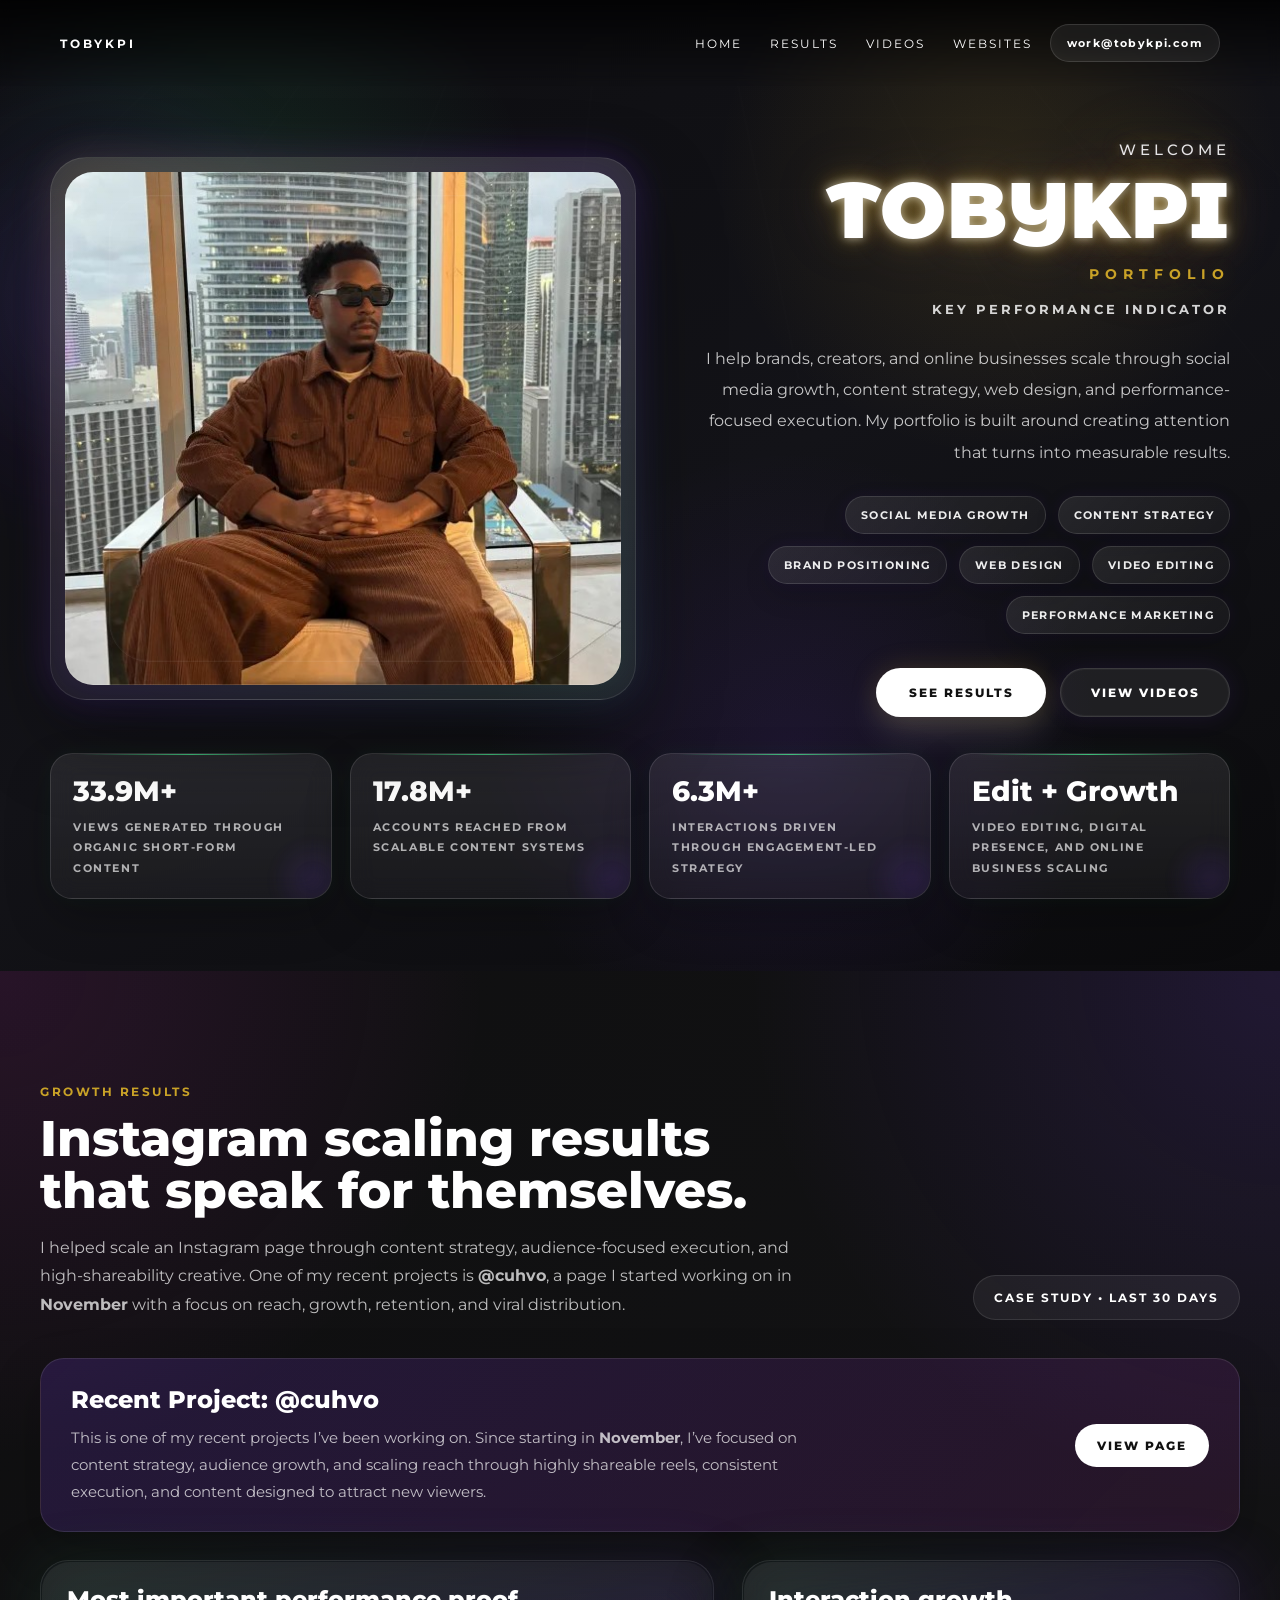
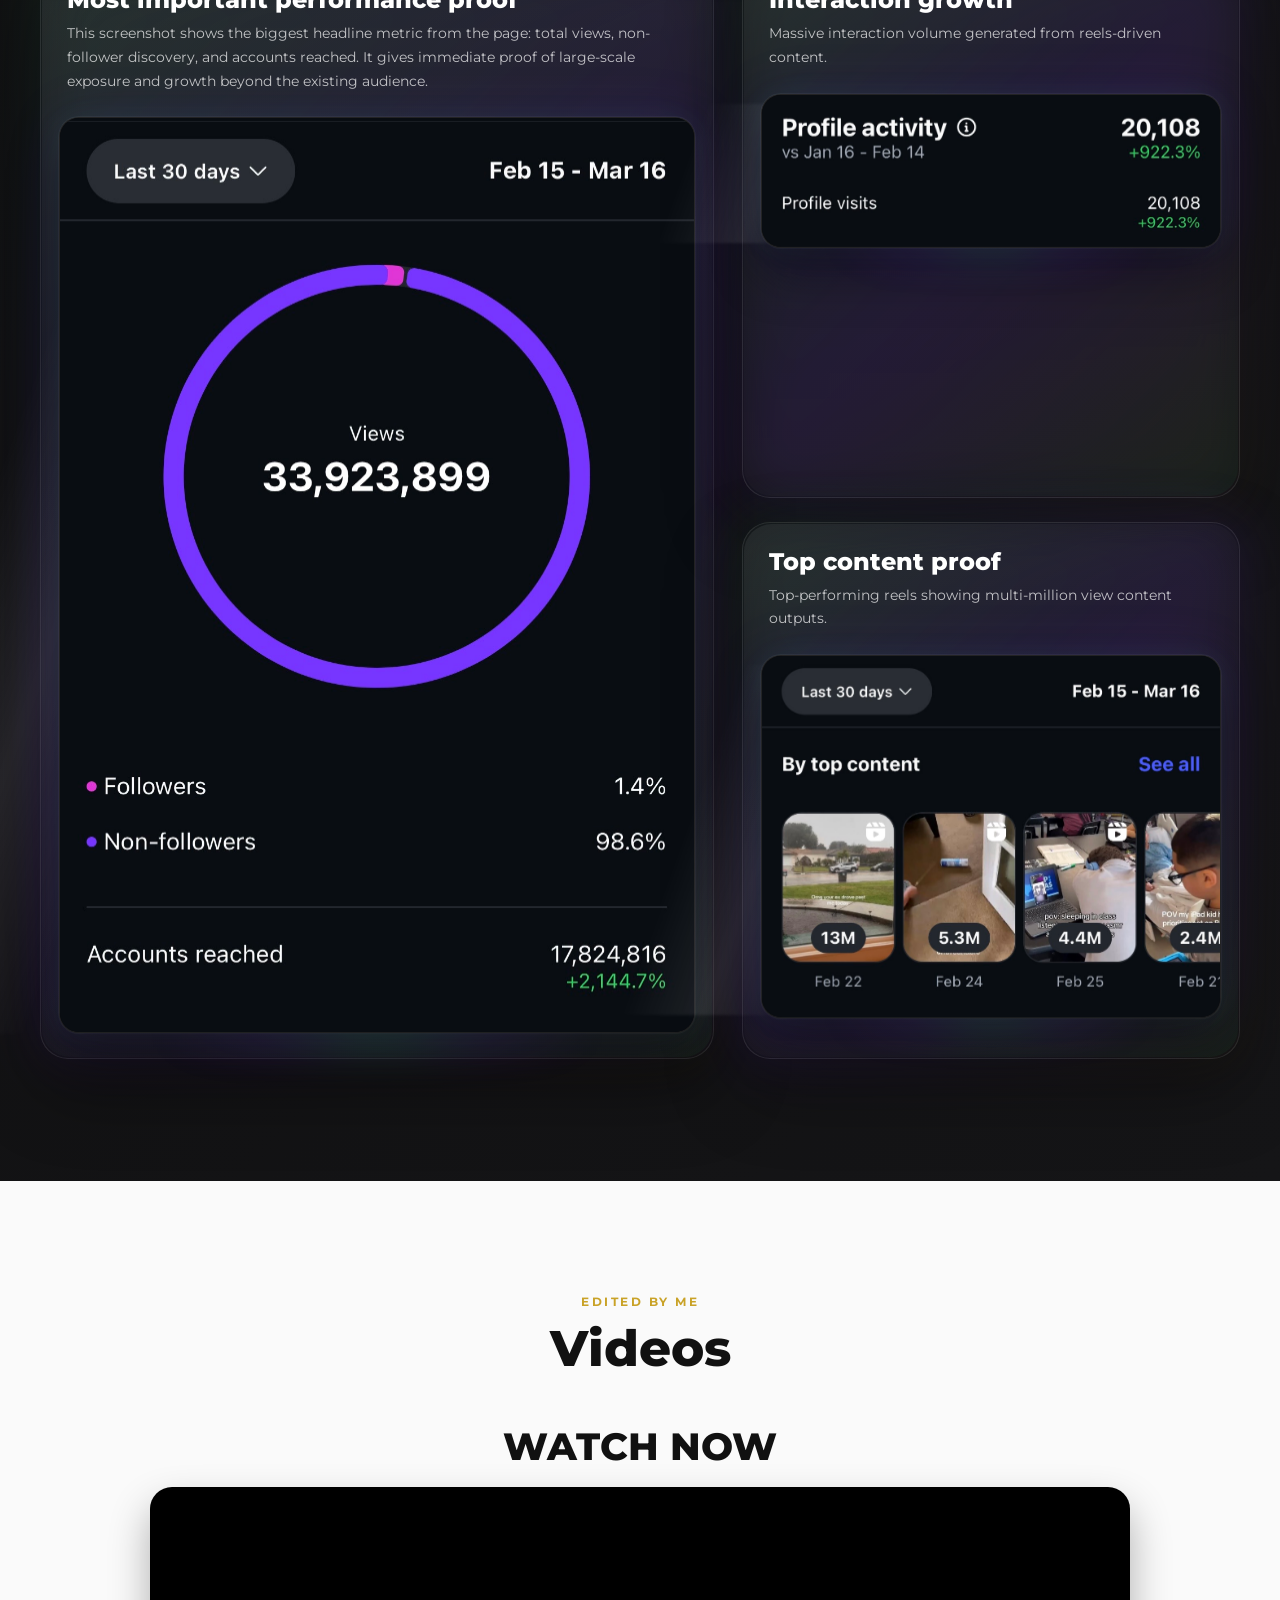
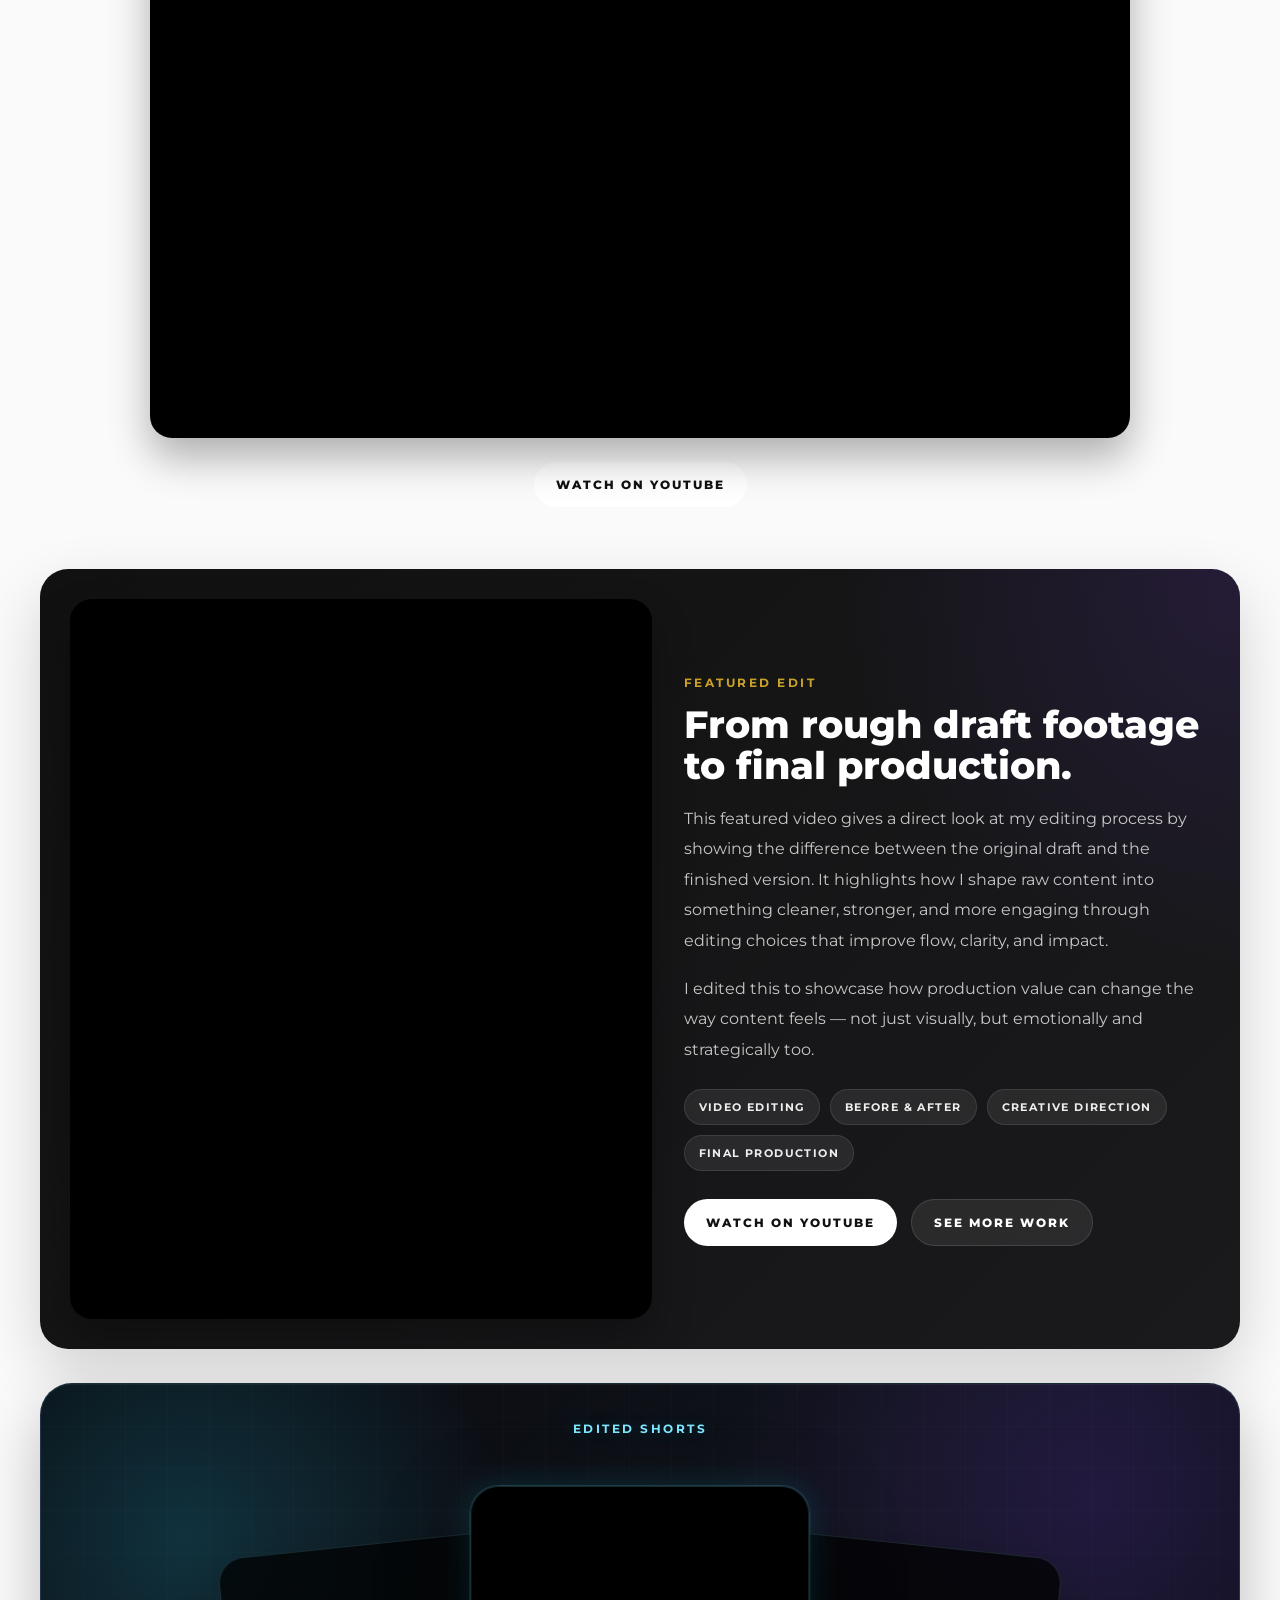
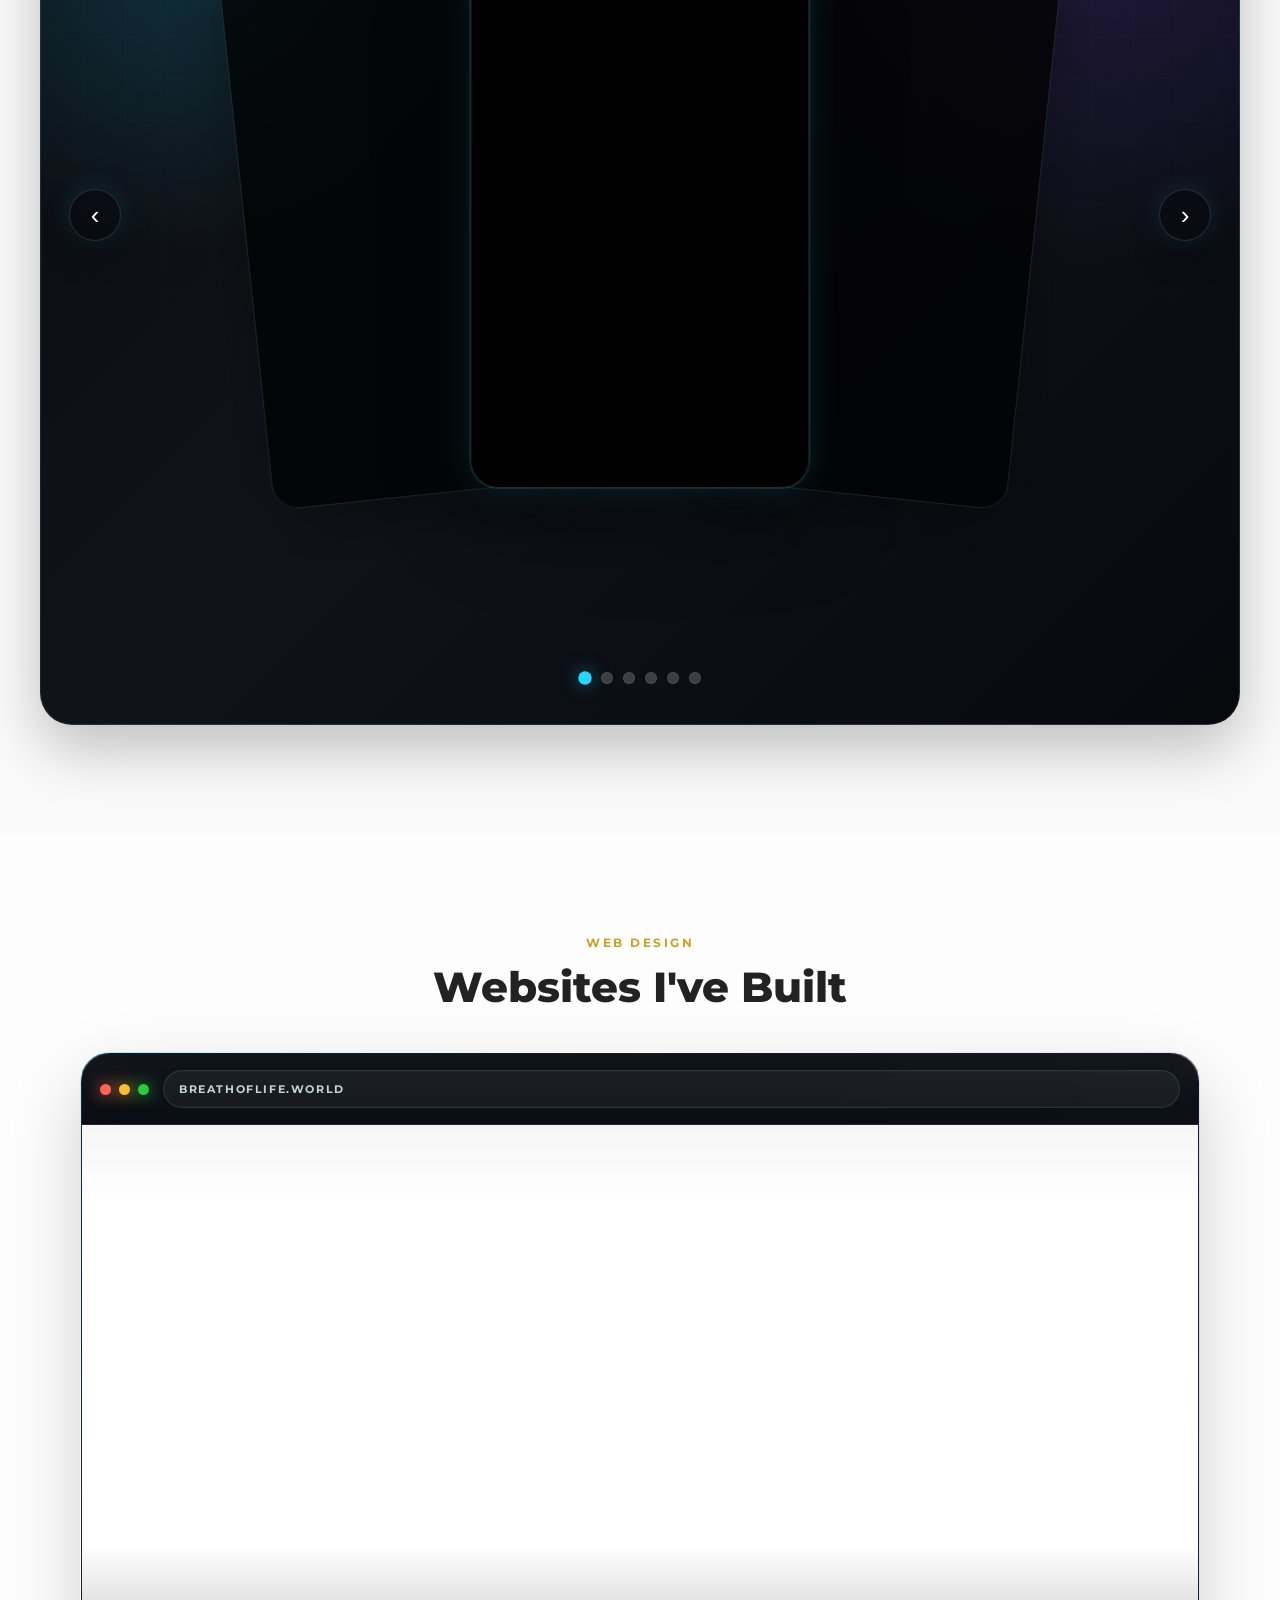
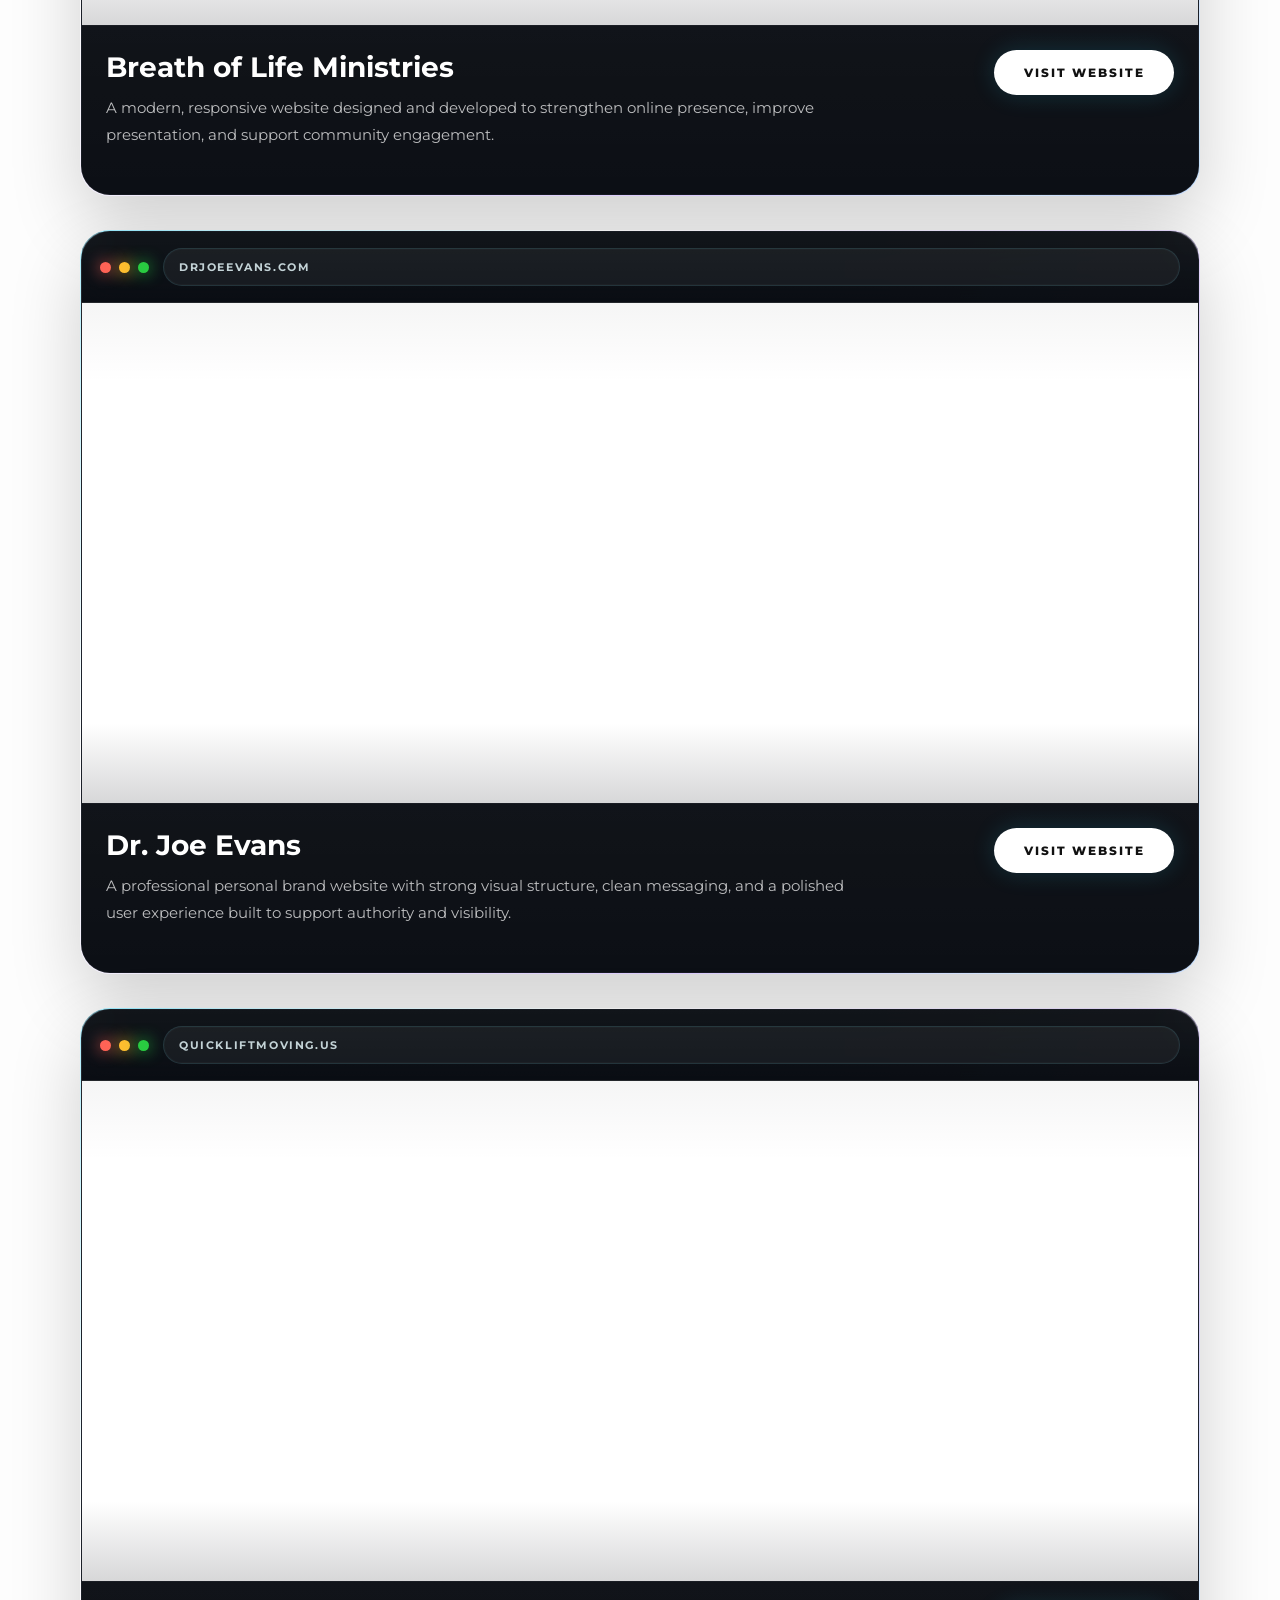
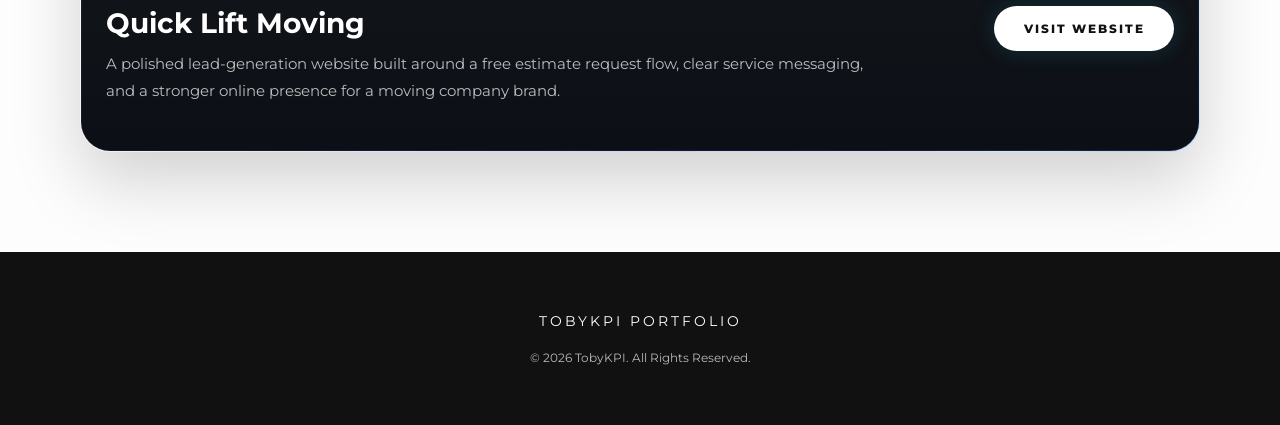
==== commit 112a6fa5: "Swap video iframe sources in index.html" ====
--- a/index.html
+++ b/index.html
@@ -2793,7 +2793,7 @@
 
             <div class="video-carousel-stage" data-carousel-stage>
               <div class="video-card" data-carousel-card>
-                <iframe src="https://www.youtube.com/embed/0eSTY6EWA8Q" allowfullscreen title="Edited video project 03"></iframe>
+                <iframe src="https://www.youtube.com/embed/8AmfpP6Lyi0" allowfullscreen title="Edited video project 05"></iframe>
               </div>
 
               <div class="video-card" data-carousel-card>
@@ -2805,7 +2805,7 @@
               </div>
 
               <div class="video-card" data-carousel-card>
-                <iframe src="https://www.youtube.com/embed/8AmfpP6Lyi0" allowfullscreen title="Edited video project 05"></iframe>
+                <iframe src="https://www.youtube.com/embed/0eSTY6EWA8Q" allowfullscreen title="Edited video project 03"></iframe>
               </div>
 
               <div class="video-card" data-carousel-card>
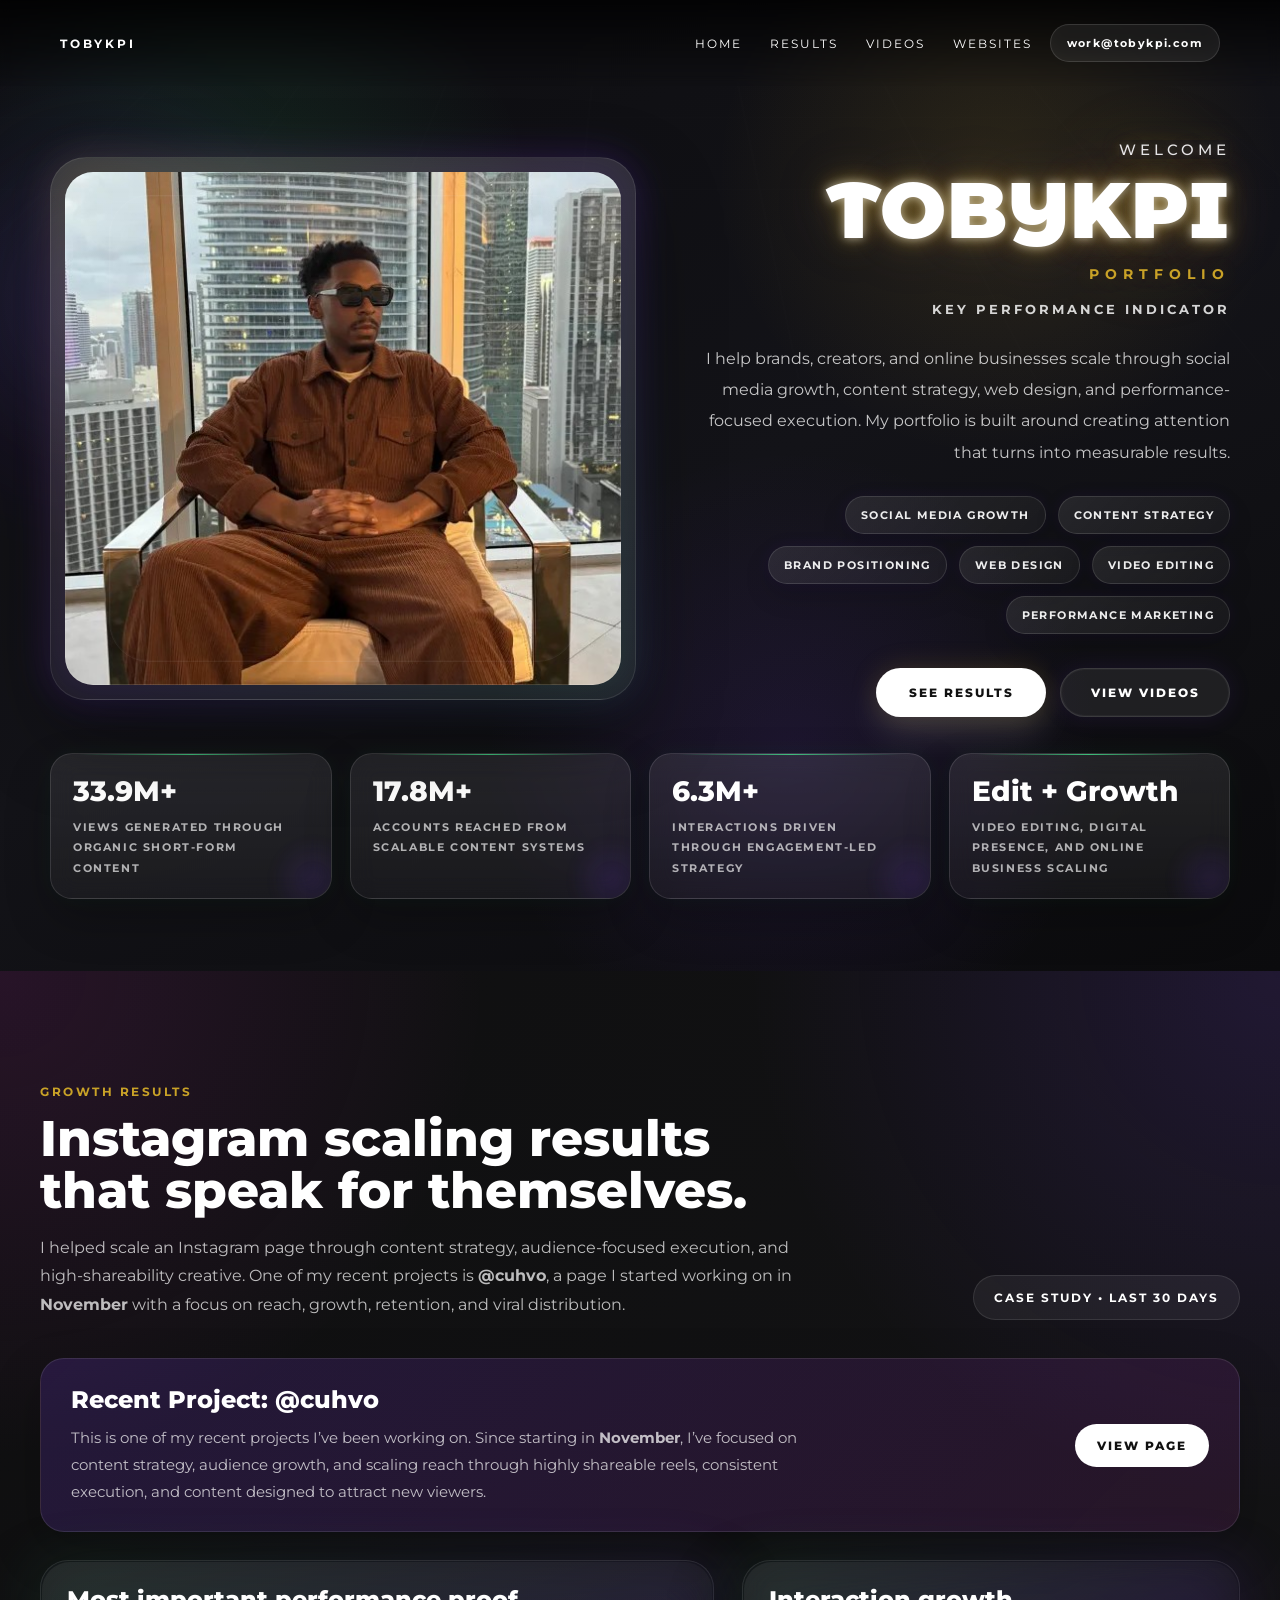
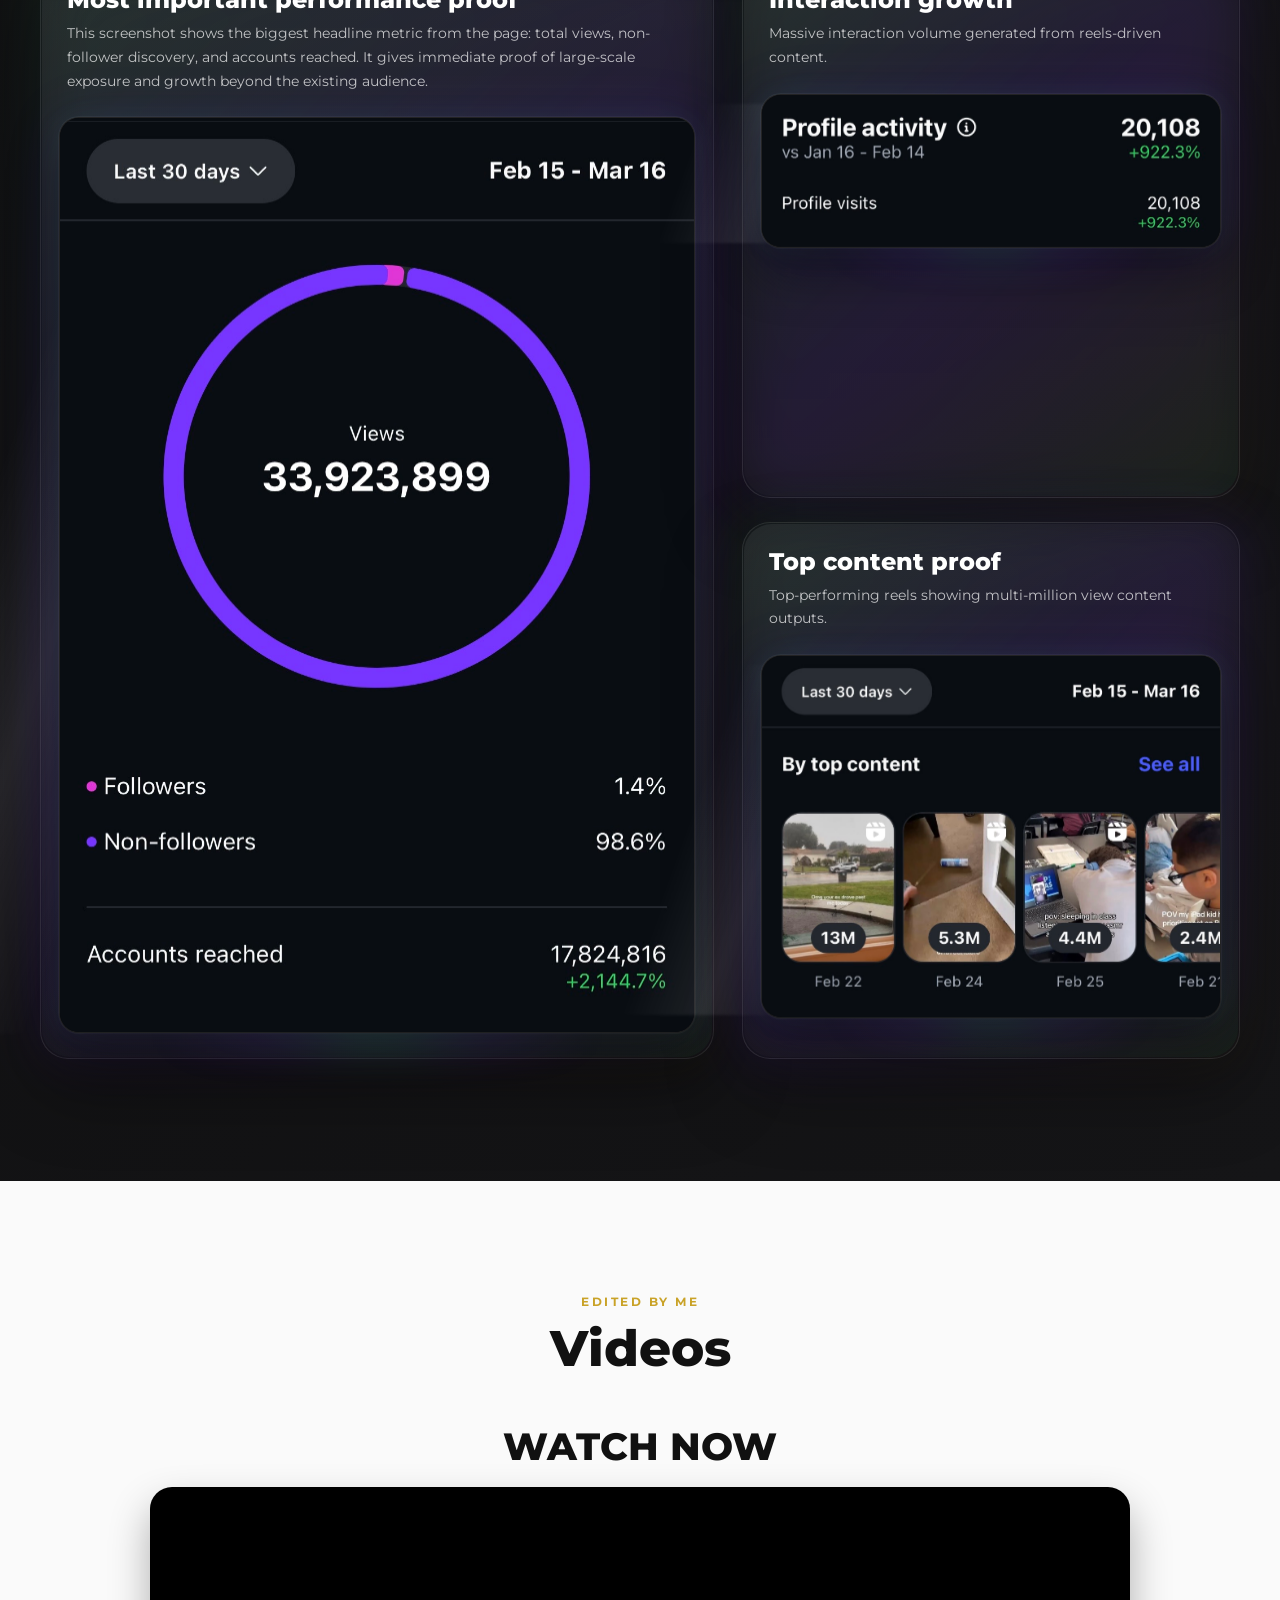
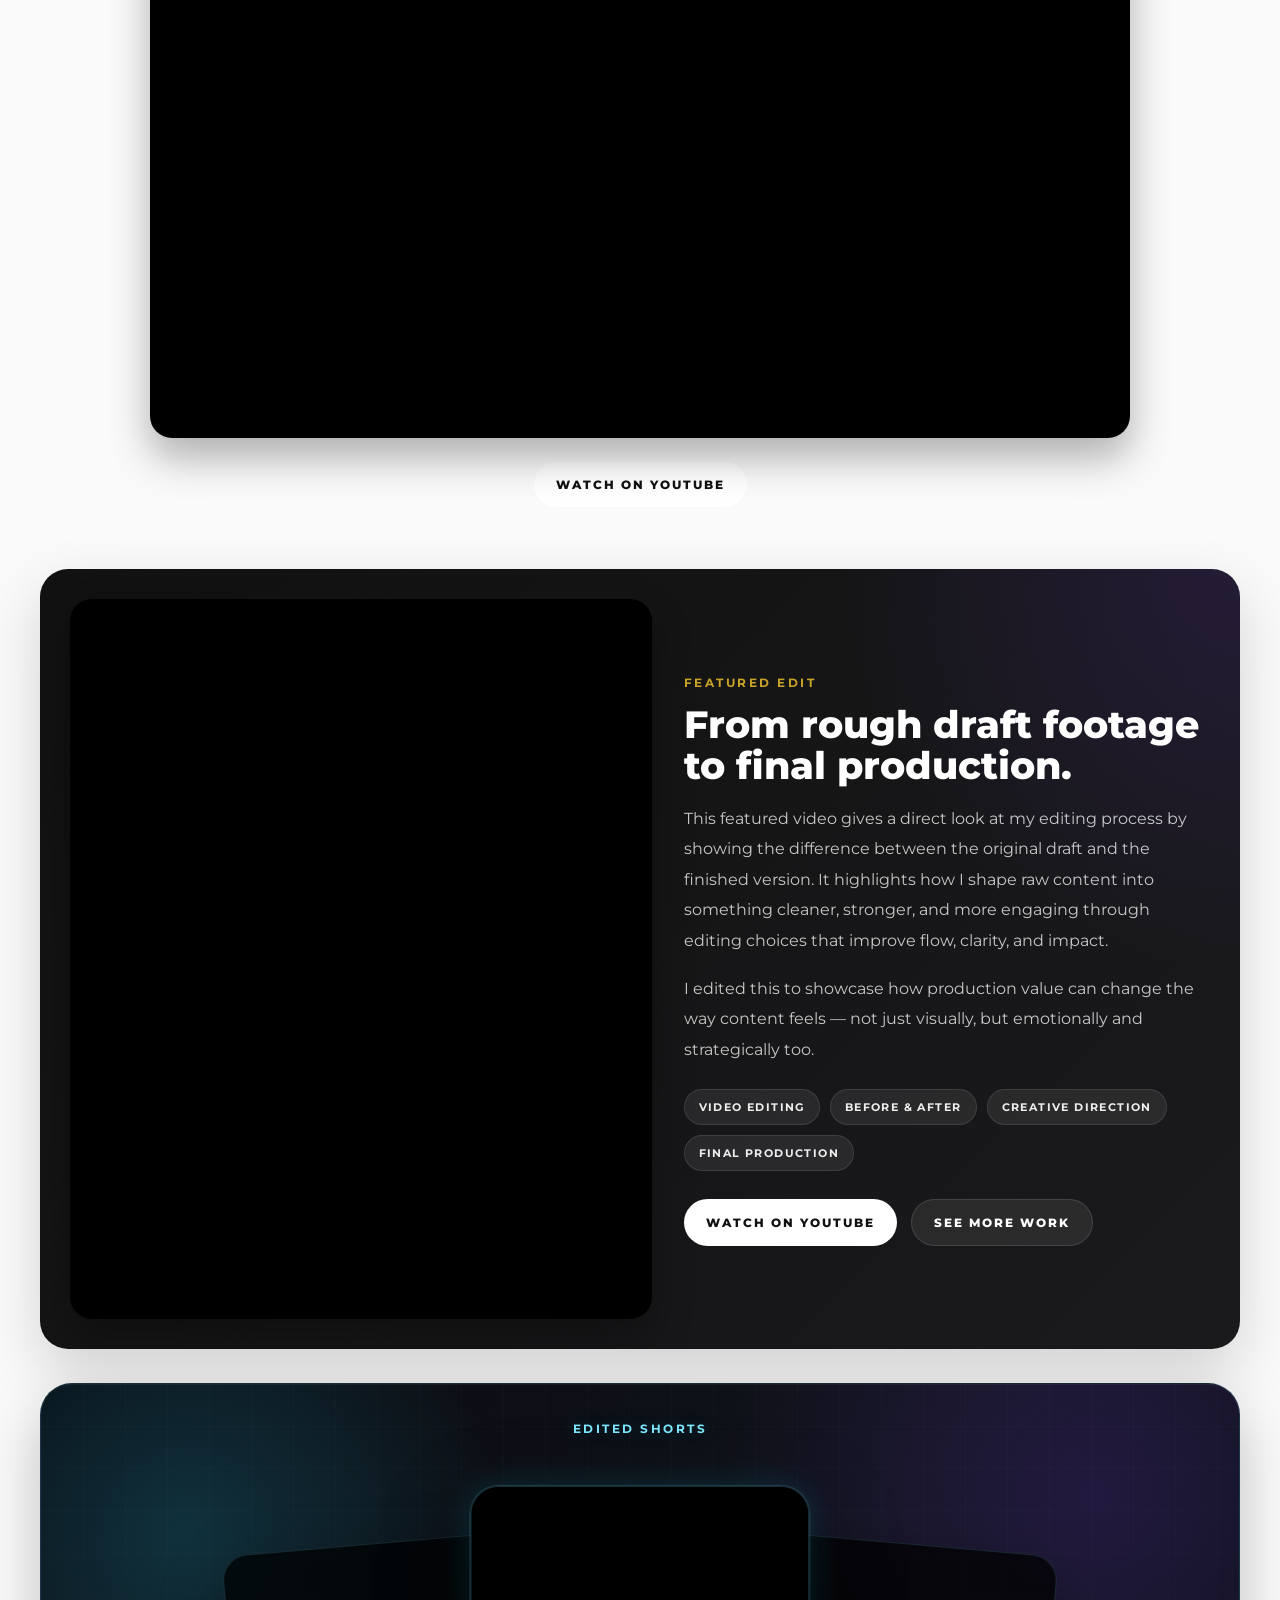
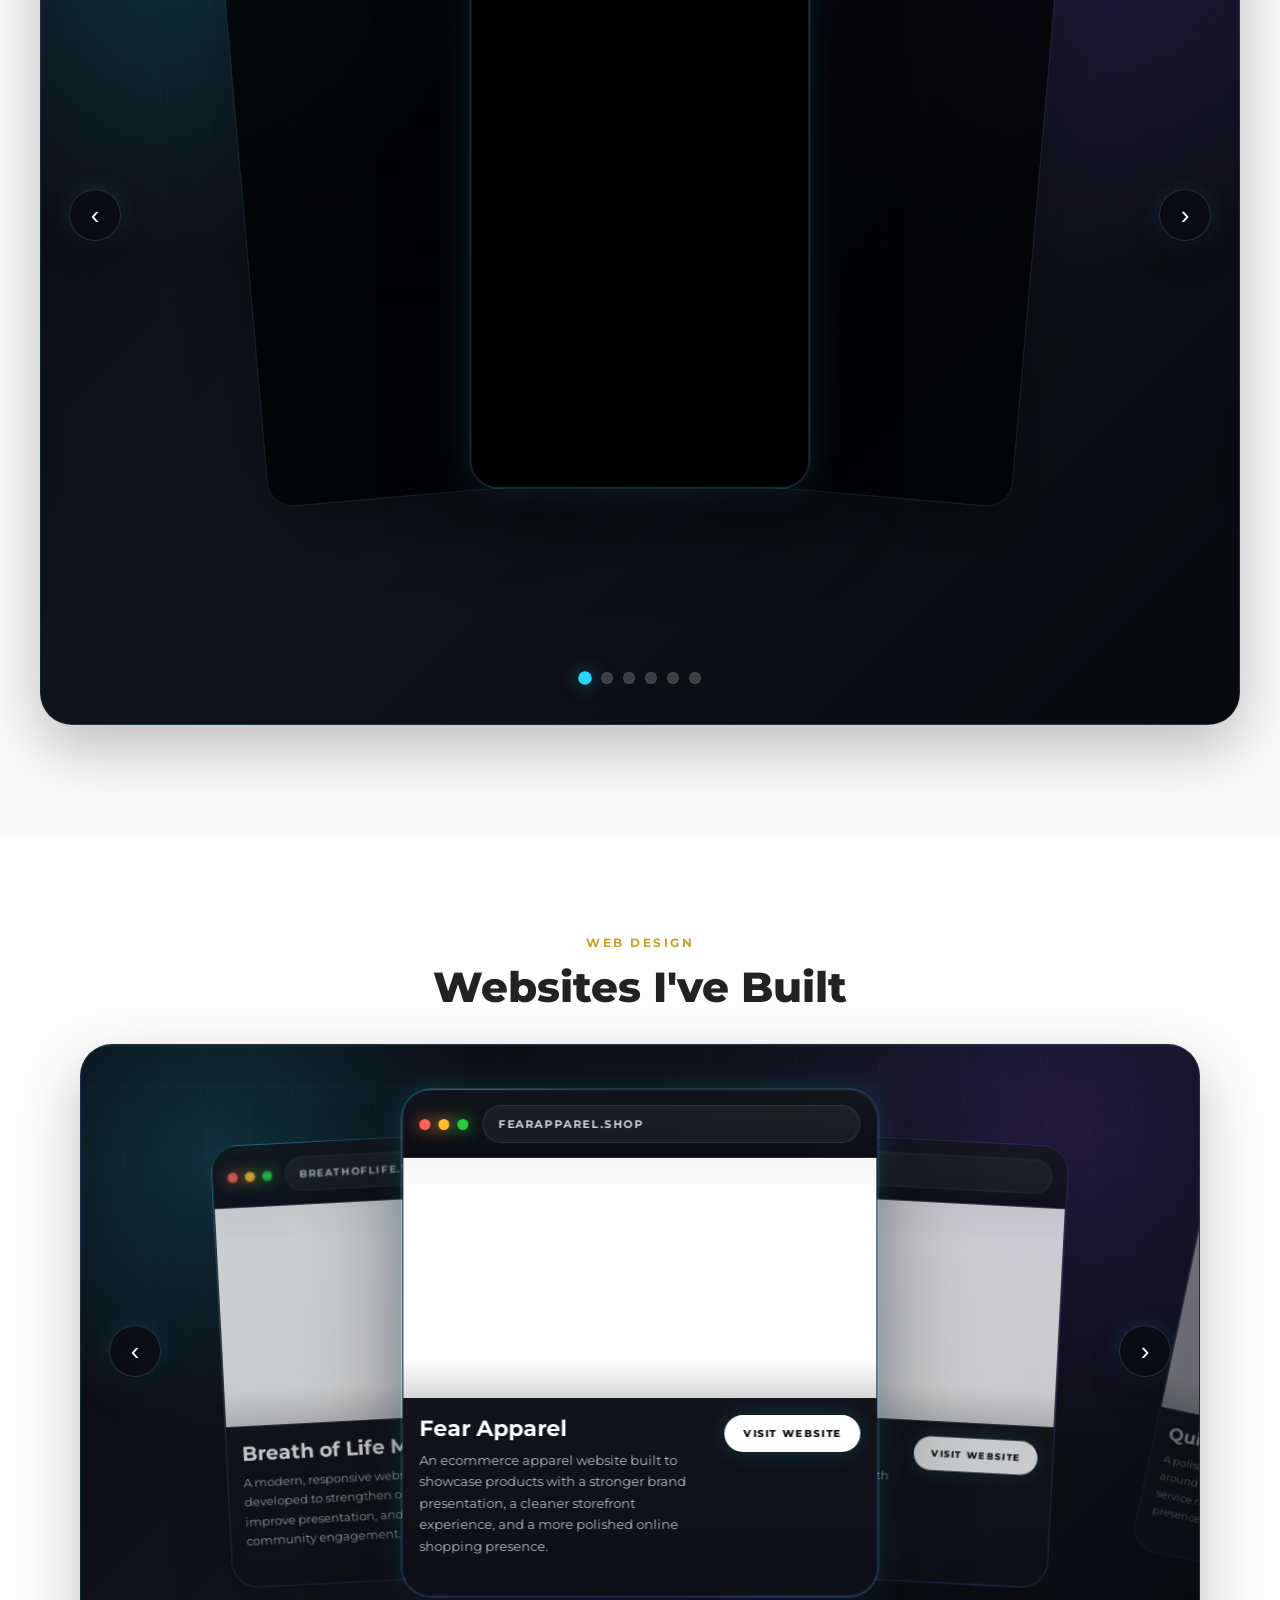
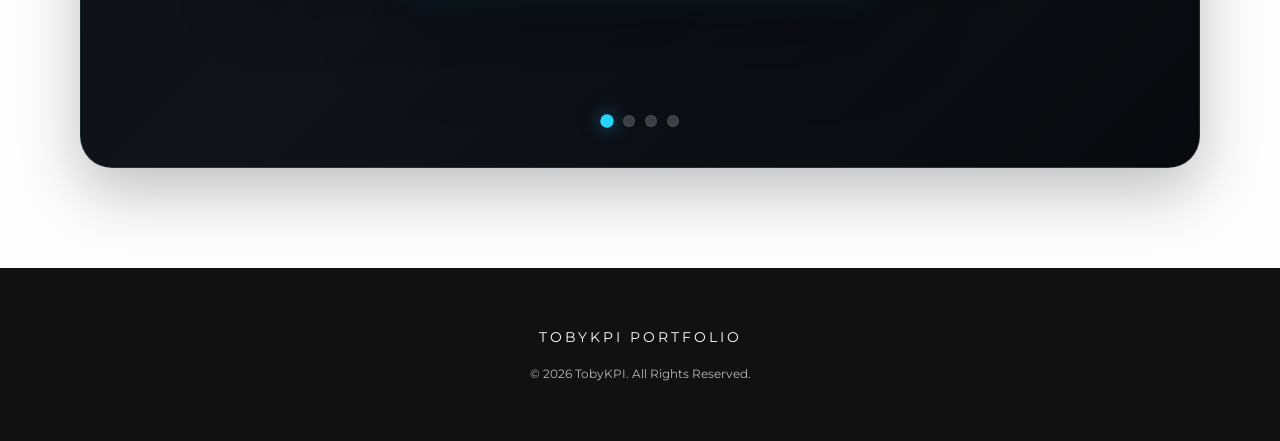
==== commit b456c83a: "Refactor carousel styles and update functionality Updated carousel styles and functionality for bett" ====
--- a/index.html
+++ b/index.html
@@ -1480,11 +1480,14 @@
       box-shadow: 0 28px 70px rgba(0,0,0,0.42);
       transform-origin: center center;
       transition:
-        transform 850ms cubic-bezier(0.22, 1, 0.36, 1),
-        opacity 850ms ease,
-        filter 850ms ease,
-        box-shadow 850ms ease;
-      will-change: transform, opacity, filter;
+        transform 620ms cubic-bezier(0.22, 0.9, 0.26, 1),
+        opacity 520ms ease,
+        box-shadow 620ms ease;
+      will-change: transform, opacity;
+      backface-visibility: hidden;
+      -webkit-backface-visibility: hidden;
+      transform: translateZ(0);
+      contain: layout paint;
     }
 
     .video-card::before {
@@ -1513,6 +1516,9 @@
       background: #000;
       position: relative;
       z-index: 1;
+      backface-visibility: hidden;
+      -webkit-backface-visibility: hidden;
+      transform: translateZ(0);
     }
 
     .video-card-copy {
@@ -1618,14 +1624,80 @@
       box-shadow: 0 0 16px rgba(38,214,255,0.5);
     }
 
+    .website-carousel-section {
+      margin-top: 34px;
+    }
+
+    .website-carousel-stage {
+      position: relative;
+      height: 560px;
+    }
+
+    .website-carousel-stage .website-card {
+      position: absolute;
+      top: 0;
+      left: 50%;
+      width: min(560px, calc(100% - 110px));
+      height: auto;
+      transform-origin: center center;
+      transition:
+        transform 620ms cubic-bezier(0.22, 0.9, 0.26, 1),
+        opacity 520ms ease,
+        box-shadow 620ms ease;
+      will-change: transform, opacity;
+      backface-visibility: hidden;
+      -webkit-backface-visibility: hidden;
+      transform: translateZ(0);
+      contain: layout paint;
+    }
+
+    .website-carousel-stage .website-card[data-state="active"] {
+      box-shadow:
+        0 30px 90px rgba(0,0,0,0.42),
+        0 0 0 1px rgba(113,239,255,0.16),
+        0 0 34px rgba(38,214,255,0.18);
+    }
+
+    .website-carousel-stage .website-card-shell {
+      height: auto;
+    }
+
+    .website-carousel-stage .website-preview-shell {
+      height: 240px;
+    }
+
+    .website-carousel-stage .website-card-meta {
+      gap: 16px;
+      padding: 16px 16px 18px;
+    }
+
+    .website-carousel-stage .website-card-copy h3 {
+      font-size: 22px;
+    }
+
+    .website-carousel-stage .website-card-copy p {
+      font-size: 13px;
+      line-height: 1.65;
+    }
+
+    .website-carousel-stage .website-card-cta {
+      min-width: 136px;
+      padding: 12px 14px;
+      font-size: 10px;
+      letter-spacing: 1.6px;
+    }
+
     .website-grid {
       display: grid;
-      gap: 34px;
-      margin-top: 42px;
+      grid-template-columns: repeat(2, minmax(0, 1fr));
+      gap: 24px;
+      margin-top: 34px;
+      align-items: start;
     }
 
     .website-card {
       position: relative;
+      height: 100%;
       padding: 1px;
       border-radius: 30px;
       overflow: hidden;
@@ -1668,6 +1740,9 @@
     .website-card-shell {
       position: relative;
       z-index: 1;
+      display: flex;
+      flex-direction: column;
+      height: 100%;
       border-radius: 29px;
       overflow: hidden;
       background:
@@ -1680,7 +1755,7 @@
       display: flex;
       align-items: center;
       gap: 14px;
-      padding: 16px 18px;
+      padding: 14px 16px;
       border-bottom: 1px solid rgba(255,255,255,0.08);
       background:
         linear-gradient(180deg, rgba(255,255,255,0.05), rgba(255,255,255,0.02)),
@@ -1736,7 +1811,7 @@
 
     .website-preview-shell {
       position: relative;
-      height: 500px;
+      height: 280px;
       overflow: hidden;
       background:
         linear-gradient(180deg, rgba(5,8,14,0.4), rgba(5,8,14,0.08)),
@@ -1773,14 +1848,17 @@
       background: #ffffff;
       pointer-events: none;
       margin-right: -18px;
+      backface-visibility: hidden;
+      -webkit-backface-visibility: hidden;
+      transform: translateZ(0);
     }
 
     .website-card-meta {
       display: flex;
       justify-content: space-between;
       align-items: flex-start;
-      gap: 24px;
-      padding: 24px 24px 26px;
+      gap: 18px;
+      padding: 18px 18px 20px;
       background:
         linear-gradient(180deg, rgba(255,255,255,0.04), rgba(255,255,255,0.02)),
         rgba(7,10,16,0.94);
@@ -1788,33 +1866,34 @@
     }
 
     .website-card-copy {
+      flex: 1;
       max-width: 760px;
     }
 
     .website-card-copy h3 {
-      font-size: 28px;
+      font-size: 23px;
       color: #ffffff;
-      margin-bottom: 10px;
+      margin-bottom: 8px;
     }
 
     .website-card-copy p {
       color: rgba(255,255,255,0.72);
-      line-height: 1.8;
-      font-size: 15px;
+      line-height: 1.65;
+      font-size: 14px;
     }
 
     .website-card-cta {
       display: inline-flex;
       align-items: center;
       justify-content: center;
-      min-width: 180px;
-      padding: 15px 20px;
+      min-width: 148px;
+      padding: 13px 16px;
       border-radius: 999px;
       background: #ffffff;
       color: #111111;
-      font-size: 12px;
+      font-size: 11px;
       font-weight: 800;
-      letter-spacing: 2px;
+      letter-spacing: 1.8px;
       text-transform: uppercase;
       white-space: nowrap;
       box-shadow: 0 0 24px rgba(38,214,255,0.16);
@@ -1998,6 +2077,22 @@
 
       .proof-stack {
         grid-template-columns: 1fr;
+      }
+
+      .website-carousel-stage {
+        height: 520px;
+      }
+
+      .website-carousel-stage .website-card {
+        width: min(500px, calc(100% - 70px));
+      }
+
+      .website-carousel-stage .website-preview-shell {
+        height: 220px;
+      }
+
+      .website-carousel-stage .website-card-meta {
+        flex-direction: column;
       }
 
       .featured-video-copy h3 {
@@ -2100,16 +2195,30 @@
         font-size: 34px;
       }
 
-      .website-preview-shell {
-        height: 360px;
-      }
-
-      .website-card-meta {
+      .website-carousel-stage {
+        height: 460px;
+      }
+
+      .website-carousel-stage .website-card {
+        width: min(100%, calc(100% - 32px));
+      }
+
+      .website-carousel-stage .website-preview-shell {
+        height: 190px;
+      }
+
+      .website-carousel-stage .website-card-meta {
         flex-direction: column;
-      }
-
-      .website-card-copy h3 {
-        font-size: 24px;
+        gap: 14px;
+      }
+
+      .website-carousel-stage .website-card-copy h3 {
+        font-size: 22px;
+      }
+
+      .website-carousel-stage .website-card-cta {
+        width: 100%;
+        min-width: 0;
       }
 
       .video-carousel-stage {
@@ -2827,77 +2936,110 @@
       <div class="text-block" style="grid-column: 1 / -1;">
         <div class="eyebrow" style="display:block; text-align:center;">Web Design</div>
         <h2 style="text-align:center;">Websites I've Built</h2>
-        <div class="website-grid">
-          <div class="website-card">
-            <div class="website-card-shell">
-              <div class="website-browser-bar">
-                <div class="website-browser-dots">
-                  <span></span>
-                  <span></span>
-                  <span></span>
+        <div class="video-carousel-section website-carousel-section">
+          <div class="video-carousel-shell website-carousel-shell" data-website-carousel>
+            <button class="video-carousel-btn prev" type="button" aria-label="Previous website" data-carousel-prev>&lsaquo;</button>
+            <button class="video-carousel-btn next" type="button" aria-label="Next website" data-carousel-next>&rsaquo;</button>
+
+            <div class="website-carousel-stage" data-carousel-stage>
+              <div class="website-card" data-carousel-card>
+                <div class="website-card-shell">
+                  <div class="website-browser-bar">
+                    <div class="website-browser-dots">
+                      <span></span>
+                      <span></span>
+                      <span></span>
+                    </div>
+                    <div class="website-browser-url">fearapparel.shop</div>
+                  </div>
+                  <div class="website-preview-shell">
+                    <iframe src="https://fearapparel.shop" title="Fear Apparel live website preview" loading="lazy" scrolling="no"></iframe>
+                  </div>
+                  <div class="website-card-meta">
+                    <div class="website-card-copy">
+                      <h3>Fear Apparel</h3>
+                      <p>An ecommerce apparel website built to showcase products with a stronger brand presentation, a cleaner storefront experience, and a more polished online shopping presence.</p>
+                    </div>
+                    <div class="website-card-cta">Visit Website</div>
+                  </div>
                 </div>
-                <div class="website-browser-url">breathoflife.world</div>
+                <a href="https://fearapparel.shop" target="_blank" rel="noopener noreferrer" class="website-card-link" aria-label="Visit Fear Apparel website"></a>
               </div>
-              <div class="website-preview-shell">
-                <iframe src="https://breathoflife.world" title="Breath of Life Ministries live website preview" loading="lazy" scrolling="no"></iframe>
+
+              <div class="website-card" data-carousel-card>
+                <div class="website-card-shell">
+                  <div class="website-browser-bar">
+                    <div class="website-browser-dots">
+                      <span></span>
+                      <span></span>
+                      <span></span>
+                    </div>
+                    <div class="website-browser-url">drjoeevans.com</div>
+                  </div>
+                  <div class="website-preview-shell">
+                    <iframe src="https://drjoeevans.com" title="Dr. Joe Evans live website preview" loading="lazy" scrolling="no"></iframe>
+                  </div>
+                  <div class="website-card-meta">
+                    <div class="website-card-copy">
+                      <h3>Dr. Joe Evans</h3>
+                      <p>A professional personal brand website with strong visual structure, clean messaging, and a polished user experience built to support authority and visibility.</p>
+                    </div>
+                    <div class="website-card-cta">Visit Website</div>
+                  </div>
+                </div>
+                <a href="https://drjoeevans.com" target="_blank" rel="noopener noreferrer" class="website-card-link" aria-label="Visit Dr. Joe Evans website"></a>
               </div>
-              <div class="website-card-meta">
-                <div class="website-card-copy">
-                  <h3>Breath of Life Ministries</h3>
-                  <p>A modern, responsive website designed and developed to strengthen online presence, improve presentation, and support community engagement.</p>
+
+              <div class="website-card" data-carousel-card>
+                <div class="website-card-shell">
+                  <div class="website-browser-bar">
+                    <div class="website-browser-dots">
+                      <span></span>
+                      <span></span>
+                      <span></span>
+                    </div>
+                    <div class="website-browser-url">quickliftmoving.us</div>
+                  </div>
+                  <div class="website-preview-shell">
+                    <iframe src="https://quickliftmoving.us" title="Quick Lift Moving live website preview" loading="lazy" scrolling="no"></iframe>
+                  </div>
+                  <div class="website-card-meta">
+                    <div class="website-card-copy">
+                      <h3>Quick Lift Moving</h3>
+                      <p>A polished lead-generation website built around a free estimate request flow, clear service messaging, and a stronger online presence for a moving company brand.</p>
+                    </div>
+                    <div class="website-card-cta">Visit Website</div>
+                  </div>
                 </div>
-                <div class="website-card-cta">Visit Website</div>
+                <a href="https://quickliftmoving.us" target="_blank" rel="noopener noreferrer" class="website-card-link" aria-label="Visit Quick Lift Moving website"></a>
+              </div>
+
+              <div class="website-card" data-carousel-card>
+                <div class="website-card-shell">
+                  <div class="website-browser-bar">
+                    <div class="website-browser-dots">
+                      <span></span>
+                      <span></span>
+                      <span></span>
+                    </div>
+                    <div class="website-browser-url">breathoflife.world</div>
+                  </div>
+                  <div class="website-preview-shell">
+                    <iframe src="https://breathoflife.world" title="Breath of Life Ministries live website preview" loading="lazy" scrolling="no"></iframe>
+                  </div>
+                  <div class="website-card-meta">
+                    <div class="website-card-copy">
+                      <h3>Breath of Life Ministries</h3>
+                      <p>A modern, responsive website designed and developed to strengthen online presence, improve presentation, and support community engagement.</p>
+                    </div>
+                    <div class="website-card-cta">Visit Website</div>
+                  </div>
+                </div>
+                <a href="https://breathoflife.world" target="_blank" rel="noopener noreferrer" class="website-card-link" aria-label="Visit Breath of Life Ministries website"></a>
               </div>
             </div>
-            <a href="https://breathoflife.world" target="_blank" rel="noopener noreferrer" class="website-card-link" aria-label="Visit Breath of Life Ministries website"></a>
-          </div>
-
-          <div class="website-card">
-            <div class="website-card-shell">
-              <div class="website-browser-bar">
-                <div class="website-browser-dots">
-                  <span></span>
-                  <span></span>
-                  <span></span>
-                </div>
-                <div class="website-browser-url">drjoeevans.com</div>
-              </div>
-              <div class="website-preview-shell">
-                <iframe src="https://drjoeevans.com" title="Dr. Joe Evans live website preview" loading="lazy" scrolling="no"></iframe>
-              </div>
-              <div class="website-card-meta">
-                <div class="website-card-copy">
-                  <h3>Dr. Joe Evans</h3>
-                  <p>A professional personal brand website with strong visual structure, clean messaging, and a polished user experience built to support authority and visibility.</p>
-                </div>
-                <div class="website-card-cta">Visit Website</div>
-              </div>
-            </div>
-            <a href="https://drjoeevans.com" target="_blank" rel="noopener noreferrer" class="website-card-link" aria-label="Visit Dr. Joe Evans website"></a>
-          </div>
-
-          <div class="website-card">
-            <div class="website-card-shell">
-              <div class="website-browser-bar">
-                <div class="website-browser-dots">
-                  <span></span>
-                  <span></span>
-                  <span></span>
-                </div>
-                <div class="website-browser-url">quickliftmoving.us</div>
-              </div>
-              <div class="website-preview-shell">
-                <iframe src="https://quickliftmoving.us" title="Quick Lift Moving live website preview" loading="lazy" scrolling="no"></iframe>
-              </div>
-              <div class="website-card-meta">
-                <div class="website-card-copy">
-                  <h3>Quick Lift Moving</h3>
-                  <p>A polished lead-generation website built around a free estimate request flow, clear service messaging, and a stronger online presence for a moving company brand.</p>
-                </div>
-                <div class="website-card-cta">Visit Website</div>
-              </div>
-            </div>
-            <a href="https://quickliftmoving.us" target="_blank" rel="noopener noreferrer" class="website-card-link" aria-label="Visit Quick Lift Moving website"></a>
+
+            <div class="video-carousel-dots" data-carousel-dots></div>
           </div>
         </div>
 
@@ -2913,162 +3055,263 @@
 
   <script>
     (() => {
-      const carousel = document.querySelector("[data-video-carousel]");
-      if (!carousel) return;
-
-      const stage = carousel.querySelector("[data-carousel-stage]");
-      const cards = Array.from(carousel.querySelectorAll("[data-carousel-card]"));
-      const dotsWrap = carousel.querySelector("[data-carousel-dots]");
-      const nextBtn = carousel.querySelector("[data-carousel-next]");
-      const prevBtn = carousel.querySelector("[data-carousel-prev]");
-      const reducedMotion = window.matchMedia("(prefers-reduced-motion: reduce)");
-
-      if (!stage || !dotsWrap || cards.length === 0) return;
-
-      let activeIndex = 0;
-      let autoTimer = null;
-      let isInViewport = false;
-
-      const dots = cards.map((_, index) => {
-        const dot = document.createElement("button");
-        dot.type = "button";
-        dot.className = "video-carousel-dot";
-        dot.setAttribute("aria-label", `Go to video ${index + 1}`);
-        dot.addEventListener("click", () => goTo(index, true));
-        dotsWrap.appendChild(dot);
-        return dot;
-      });
-
-      const sync = () => {
-        const stageWidth = stage.clientWidth;
-        const isMobile = window.innerWidth <= 900;
-        const cardWidth = Math.min(Math.max(stageWidth * (isMobile ? 0.62 : 0.34), 270), 360);
-        const nearShift = Math.max(stageWidth * (isMobile ? 0.26 : 0.24), isMobile ? 150 : 170);
-        const farShift = Math.max(stageWidth * (isMobile ? 0.44 : 0.42), isMobile ? 250 : 320);
-        const nearDrop = isMobile ? 36 : 32;
-        const farDrop = isMobile ? 82 : 76;
-
-        cards.forEach((card, index) => {
-          let diff = index - activeIndex;
-
-          if (diff > cards.length / 2) diff -= cards.length;
-          if (diff < -cards.length / 2) diff += cards.length;
-
-          const abs = Math.abs(diff);
-          let x = 0;
-          let y = 0;
-          let scale = 1;
-          let rotate = 0;
-          let opacity = 1;
-          let blur = 0;
-          let saturate = 1;
-
-          if (abs === 1) {
-            x = diff * nearShift;
-            y = nearDrop;
-            scale = 0.92;
-            rotate = diff * 6;
-            opacity = 0.76;
-            blur = 0.4;
-            saturate = 0.84;
-          } else if (abs >= 2) {
-            x = diff * farShift;
-            y = farDrop;
-            scale = 0.82;
-            rotate = diff * 10;
-            opacity = 0.34;
-            blur = 1.1;
-            saturate = 0.56;
+      const initStackCarousel = (root, settings) => {
+        if (!root) return;
+
+        const stage = root.querySelector("[data-carousel-stage]");
+        const cards = Array.from(root.querySelectorAll("[data-carousel-card]"));
+        const dotsWrap = root.querySelector("[data-carousel-dots]");
+        const nextBtn = root.querySelector("[data-carousel-next]");
+        const prevBtn = root.querySelector("[data-carousel-prev]");
+        const reducedMotion = window.matchMedia("(prefers-reduced-motion: reduce)");
+
+        if (!stage || !dotsWrap || cards.length === 0) return;
+
+        let activeIndex = 0;
+        let autoTimer = null;
+        let isInViewport = false;
+
+        const dots = cards.map((_, index) => {
+          const dot = document.createElement("button");
+          dot.type = "button";
+          dot.className = "video-carousel-dot";
+          dot.setAttribute("aria-label", `Go to item ${index + 1}`);
+          dot.addEventListener("click", () => goTo(index, true));
+          dotsWrap.appendChild(dot);
+          return dot;
+        });
+
+        const sync = () => {
+          const stageWidth = stage.clientWidth;
+          const profile = window.innerWidth <= settings.mobileBreakpoint ? settings.mobile : settings.desktop;
+          const cardWidth = Math.min(Math.max(stageWidth * profile.cardWidthFactor, profile.cardWidthMin), profile.cardWidthMax);
+          const nearShift = Math.max(stageWidth * profile.nearShiftFactor, profile.nearShiftMin);
+          const farShift = Math.max(stageWidth * profile.farShiftFactor, profile.farShiftMin);
+
+          cards.forEach((card, index) => {
+            let diff = index - activeIndex;
+
+            if (diff > cards.length / 2) diff -= cards.length;
+            if (diff < -cards.length / 2) diff += cards.length;
+
+            const abs = Math.abs(diff);
+            let x = 0;
+            let y = 0;
+            let scale = 1;
+            let rotate = 0;
+            let opacity = 1;
+            let blur = 0;
+            let saturate = 1;
+
+            if (abs === 1) {
+              x = diff * nearShift;
+              y = profile.nearDrop;
+              scale = profile.nearScale;
+              rotate = diff * profile.nearRotate;
+              opacity = profile.nearOpacity;
+              blur = profile.nearBlur;
+              saturate = profile.nearSaturate;
+            } else if (abs >= 2) {
+              x = diff * farShift;
+              y = profile.farDrop;
+              scale = profile.farScale;
+              rotate = diff * profile.farRotate;
+              opacity = profile.farOpacity;
+              blur = profile.farBlur;
+              saturate = profile.farSaturate;
+            }
+
+            const filterValue = blur > 0.01 || Math.abs(saturate - 1) > 0.01
+              ? `blur(${blur}px) saturate(${saturate})`
+              : "none";
+
+            card.style.width = `${cardWidth}px`;
+            card.style.transform = `translateX(calc(-50% + ${x}px)) translateY(${y}px) translateZ(0) scale(${scale}) rotate(${rotate}deg)`;
+            card.style.opacity = opacity;
+            card.style.zIndex = String(20 - abs);
+            card.style.filter = filterValue;
+            card.style.pointerEvents = abs === 0 ? "auto" : "none";
+            card.dataset.state = abs === 0 ? "active" : abs === 1 ? "near" : "far";
+            card.setAttribute("aria-hidden", abs === 0 ? "false" : "true");
+          });
+
+          dots.forEach((dot, index) => {
+            const isActive = index === activeIndex;
+            dot.classList.toggle("active", isActive);
+            dot.setAttribute("aria-pressed", isActive ? "true" : "false");
+          });
+        };
+
+        const stop = () => {
+          if (autoTimer) {
+            window.clearInterval(autoTimer);
+            autoTimer = null;
           }
-
-          card.style.width = `${cardWidth}px`;
-          card.style.transform = `translateX(calc(-50% + ${x}px)) translateY(${y}px) scale(${scale}) rotate(${rotate}deg)`;
-          card.style.opacity = opacity;
-          card.style.zIndex = String(20 - abs);
-          card.style.filter = `blur(${blur}px) saturate(${saturate})`;
-          card.style.pointerEvents = abs === 0 ? "auto" : "none";
-          card.dataset.state = abs === 0 ? "active" : abs === 1 ? "near" : "far";
-          card.setAttribute("aria-hidden", abs === 0 ? "false" : "true");
+        };
+
+        const start = () => {
+          stop();
+          if (reducedMotion.matches || !isInViewport) return;
+          autoTimer = window.setInterval(() => goTo(activeIndex + 1), settings.interval);
+        };
+
+        const restart = () => {
+          start();
+        };
+
+        const goTo = (index, userInitiated = false) => {
+          activeIndex = (index + cards.length) % cards.length;
+          sync();
+          if (userInitiated) restart();
+        };
+
+        nextBtn?.addEventListener("click", () => goTo(activeIndex + 1, true));
+        prevBtn?.addEventListener("click", () => goTo(activeIndex - 1, true));
+
+        root.addEventListener("mouseenter", stop);
+        root.addEventListener("mouseleave", start);
+        root.addEventListener("focusin", stop);
+        root.addEventListener("focusout", start);
+        window.addEventListener("resize", sync);
+        document.addEventListener("visibilitychange", () => {
+          if (document.hidden) {
+            stop();
+          } else {
+            start();
+          }
         });
 
-        dots.forEach((dot, index) => {
-          const isActive = index === activeIndex;
-          dot.classList.toggle("active", isActive);
-          dot.setAttribute("aria-pressed", isActive ? "true" : "false");
-        });
-      };
-
-      const stop = () => {
-        if (autoTimer) {
-          window.clearInterval(autoTimer);
-          autoTimer = null;
+        if ("IntersectionObserver" in window) {
+          const observer = new IntersectionObserver((entries) => {
+            const entry = entries[0];
+            if (!entry) return;
+
+            isInViewport = entry.isIntersecting;
+
+            if (isInViewport) {
+              activeIndex = 0;
+              sync();
+              start();
+            } else {
+              stop();
+            }
+          }, {
+            threshold: settings.threshold
+          });
+
+          observer.observe(root);
+        } else {
+          isInViewport = true;
         }
-      };
-
-      const start = () => {
-        stop();
-        if (reducedMotion.matches || !isInViewport) return;
-        autoTimer = window.setInterval(() => goTo(activeIndex + 1), 4200);
-      };
-
-      const restart = () => {
+
+        const handleMotionChange = () => {
+          sync();
+          start();
+        };
+
+        if (typeof reducedMotion.addEventListener === "function") {
+          reducedMotion.addEventListener("change", handleMotionChange);
+        }
+
+        sync();
         start();
       };
 
-      const goTo = (index, userInitiated = false) => {
-        activeIndex = (index + cards.length) % cards.length;
-        sync();
-        if (userInitiated) restart();
-      };
-
-      nextBtn?.addEventListener("click", () => goTo(activeIndex + 1, true));
-      prevBtn?.addEventListener("click", () => goTo(activeIndex - 1, true));
-
-      carousel.addEventListener("mouseenter", stop);
-      carousel.addEventListener("mouseleave", start);
-      carousel.addEventListener("focusin", stop);
-      carousel.addEventListener("focusout", start);
-      window.addEventListener("resize", sync);
-      document.addEventListener("visibilitychange", () => {
-        if (document.hidden) {
-          stop();
-        } else {
-          start();
+      initStackCarousel(document.querySelector("[data-video-carousel]"), {
+        interval: 4200,
+        threshold: 0.45,
+        mobileBreakpoint: 900,
+        desktop: {
+          cardWidthFactor: 0.34,
+          cardWidthMin: 270,
+          cardWidthMax: 360,
+          nearShiftFactor: 0.24,
+          nearShiftMin: 170,
+          farShiftFactor: 0.42,
+          farShiftMin: 320,
+          nearDrop: 32,
+          farDrop: 76,
+          nearScale: 0.92,
+          farScale: 0.82,
+          nearRotate: 5,
+          farRotate: 8,
+          nearOpacity: 0.76,
+          farOpacity: 0.38,
+          nearBlur: 0,
+          farBlur: 0,
+          nearSaturate: 1,
+          farSaturate: 1
+        },
+        mobile: {
+          cardWidthFactor: 0.62,
+          cardWidthMin: 270,
+          cardWidthMax: 360,
+          nearShiftFactor: 0.26,
+          nearShiftMin: 150,
+          farShiftFactor: 0.44,
+          farShiftMin: 250,
+          nearDrop: 36,
+          farDrop: 82,
+          nearScale: 0.92,
+          farScale: 0.82,
+          nearRotate: 5,
+          farRotate: 8,
+          nearOpacity: 0.76,
+          farOpacity: 0.38,
+          nearBlur: 0,
+          farBlur: 0,
+          nearSaturate: 1,
+          farSaturate: 1
         }
       });
 
-      if ("IntersectionObserver" in window) {
-        const observer = new IntersectionObserver((entries) => {
-          const entry = entries[0];
-          if (!entry) return;
-
-          isInViewport = entry.isIntersecting;
-
-          if (isInViewport) {
-            activeIndex = 0;
-            sync();
-            start();
-          } else {
-            stop();
-          }
-        }, {
-          threshold: 0.45
-        });
-
-        observer.observe(carousel);
-      } else {
-        isInViewport = true;
-      }
-
-      if (typeof reducedMotion.addEventListener === "function") {
-        reducedMotion.addEventListener("change", () => {
-          sync();
-          start();
-        });
-      }
-
-      sync();
-      start();
+      initStackCarousel(document.querySelector("[data-website-carousel]"), {
+        interval: 4600,
+        threshold: 0.4,
+        mobileBreakpoint: 900,
+        desktop: {
+          cardWidthFactor: 0.52,
+          cardWidthMin: 360,
+          cardWidthMax: 560,
+          nearShiftFactor: 0.22,
+          nearShiftMin: 200,
+          farShiftFactor: 0.38,
+          farShiftMin: 360,
+          nearDrop: 24,
+          farDrop: 62,
+          nearScale: 0.91,
+          farScale: 0.81,
+          nearRotate: 3,
+          farRotate: 6,
+          nearOpacity: 0.78,
+          farOpacity: 0.38,
+          nearBlur: 0,
+          farBlur: 0,
+          nearSaturate: 1,
+          farSaturate: 1
+        },
+        mobile: {
+          cardWidthFactor: 0.86,
+          cardWidthMin: 280,
+          cardWidthMax: 500,
+          nearShiftFactor: 0.16,
+          nearShiftMin: 90,
+          farShiftFactor: 0.28,
+          farShiftMin: 170,
+          nearDrop: 22,
+          farDrop: 52,
+          nearScale: 0.93,
+          farScale: 0.84,
+          nearRotate: 2,
+          farRotate: 5,
+          nearOpacity: 0.8,
+          farOpacity: 0.34,
+          nearBlur: 0,
+          farBlur: 0,
+          nearSaturate: 1,
+          farSaturate: 1
+        }
+      });
     })();
 
   </script>
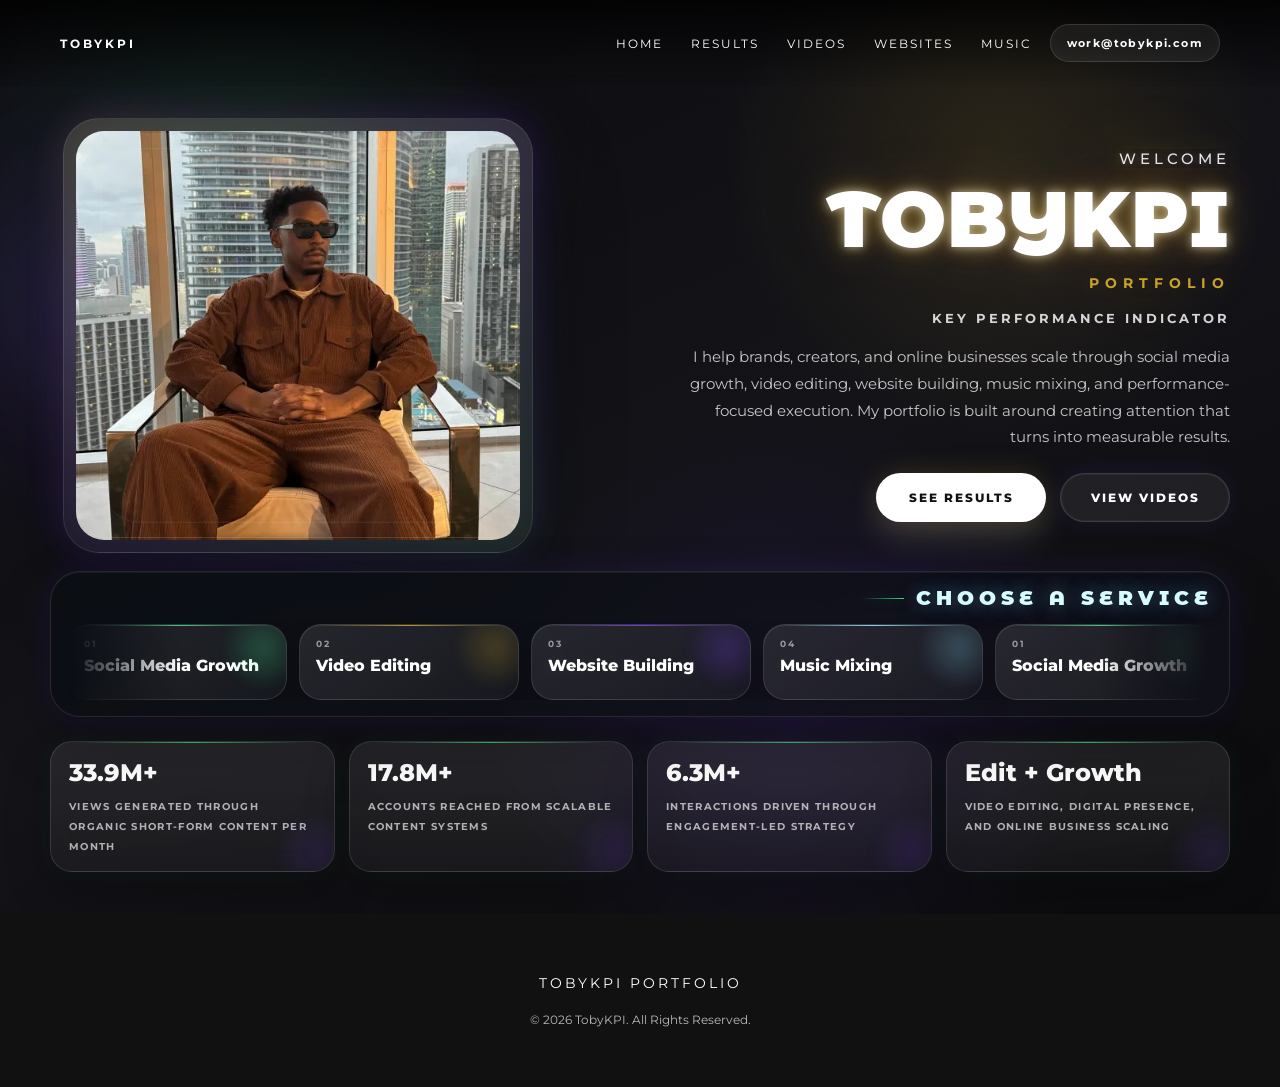
==== commit b8ba2781: "Update print statement from 'Hello' to 'Goodbye'" ====
--- a/index.html
+++ b/index.html
@@ -2255,7 +2255,7 @@
     .hero {
       position: relative;
       min-height: 100vh;
-      padding: 140px 50px 72px;
+      padding: 118px 50px 42px;
       background:
         radial-gradient(circle at 18% 24%, rgba(68,227,141,0.12), transparent 24%),
         radial-gradient(circle at 78% 18%, rgba(201,162,39,0.14), transparent 22%),
@@ -2298,9 +2298,9 @@
       max-width: 1300px;
       margin: 0 auto;
       display: grid;
-      grid-template-columns: minmax(420px, 0.95fr) minmax(420px, 0.85fr);
+      grid-template-columns: minmax(360px, 0.78fr) minmax(480px, 1fr);
       align-items: center;
-      gap: 70px;
+      gap: 46px;
     }
 
     .hero-visual {
@@ -2339,8 +2339,8 @@
       position: relative;
       isolation: isolate;
       width: 100%;
-      max-width: 720px;
-      padding: 14px;
+      max-width: 470px;
+      padding: 12px;
       border-radius: 36px;
       background: linear-gradient(180deg, rgba(255,255,255,0.12), rgba(255,255,255,0.04));
       border: 1px solid rgba(255,255,255,0.10);
@@ -2382,7 +2382,7 @@
     .hero-copy {
       position: relative;
       text-align: right;
-      max-width: 560px;
+      max-width: 540px;
       margin-left: auto;
       animation: fadeUp 1s ease-out forwards;
       z-index: 1;
@@ -2457,45 +2457,224 @@
     }
 
     .hero-description {
-      margin-top: 26px;
-      font-size: 16px;
-      line-height: 1.95;
+      margin-top: 18px;
+      font-size: 15px;
+      line-height: 1.78;
       color: rgba(255,255,255,0.76);
       max-width: none;
     }
 
-    .hero-tags {
+    .hero-services-panel {
+      --service-card-width: 220px;
+      --service-gap: 12px;
+      --service-sequence-size: calc((var(--service-card-width) * 4) + (var(--service-gap) * 4));
+      position: relative;
+      z-index: 1;
+      width: min(100%, 1300px);
+      margin: 18px auto 0;
+      padding: 14px 16px 16px;
+      border-radius: 30px;
+      background: linear-gradient(145deg, rgba(11,14,20,0.92), rgba(18,18,28,0.72));
+      border: 1px solid rgba(255,255,255,0.10);
+      box-shadow:
+        0 26px 58px rgba(0,0,0,0.26),
+        0 0 34px rgba(123,63,242,0.12),
+        inset 0 1px 0 rgba(255,255,255,0.05);
+      overflow: hidden;
+      backdrop-filter: blur(14px);
+    }
+
+    .hero-services-panel::before {
+      content: "";
+      position: absolute;
+      inset: 0;
+      background:
+        repeating-linear-gradient(90deg, rgba(255,255,255,0.03) 0 1px, transparent 1px 88px),
+        repeating-linear-gradient(0deg, rgba(255,255,255,0.025) 0 1px, transparent 1px 88px);
+      opacity: 0.18;
+      pointer-events: none;
+    }
+
+    .hero-services-panel::after {
+      content: "";
+      position: absolute;
+      top: -12%;
+      bottom: -12%;
+      left: -26%;
+      width: 140px;
+      background: linear-gradient(90deg, transparent, rgba(255,255,255,0.18), transparent);
+      opacity: 0.34;
+      transform: skewX(-24deg);
+      animation: heroServicesSweep 8s linear infinite;
+      pointer-events: none;
+    }
+
+    .hero-services-head {
+      position: relative;
+      z-index: 1;
       display: flex;
-      flex-wrap: wrap;
+      align-items: center;
+      justify-content: flex-end;
       gap: 12px;
-      justify-content: flex-end;
-      margin-top: 28px;
-    }
-
-    .hero-tag {
-      display: inline-flex;
-      align-items: center;
-      width: auto;
-      padding: 11px 15px;
-      border-radius: 999px;
-      background: linear-gradient(135deg, rgba(255,255,255,0.09), rgba(255,255,255,0.04));
+      margin-bottom: 10px;
+      font-family: 'Montserrat Alternates', sans-serif;
+      font-size: 20px;
+      font-weight: 900;
+      letter-spacing: 5px;
+      text-transform: uppercase;
+      color: #d8fbff;
+      text-shadow:
+        0 0 18px rgba(141,230,255,0.34),
+        0 0 34px rgba(141,230,255,0.22),
+        0 0 54px rgba(123,63,242,0.18);
+    }
+
+    .hero-services-head::before {
+      content: "";
+      width: 42px;
+      height: 1px;
+      background: linear-gradient(90deg, rgba(68,227,141,0), rgba(68,227,141,0.92));
+      box-shadow: 0 0 12px rgba(68,227,141,0.36);
+    }
+
+    .hero-services-marquee {
+      position: relative;
+      z-index: 1;
+      padding-top: 4px;
+      overflow: hidden;
+      mask-image: linear-gradient(90deg, transparent, rgba(0,0,0,1) 10%, rgba(0,0,0,1) 90%, transparent);
+    }
+
+    .hero-services-row {
+      display: flex;
+      align-items: stretch;
+      gap: 0;
+      width: max-content;
+      will-change: transform;
+      transform: translate3d(0, 0, 0);
+      backface-visibility: hidden;
+    }
+
+    .hero-services-row-top {
+      animation: heroServicesMarquee 17s linear infinite;
+    }
+
+    .hero-services-panel:hover::after,
+    .hero-services-panel:focus-within::after,
+    .hero-services-panel:hover .hero-services-row,
+    .hero-services-panel:focus-within .hero-services-row {
+      animation-play-state: paused;
+    }
+
+    .hero-services-sequence {
+      display: flex;
+      gap: var(--service-gap);
+      flex-shrink: 0;
+      padding-right: var(--service-gap);
+    }
+
+    .hero-service-card {
+      position: relative;
+      display: flex;
+      flex-direction: column;
+      justify-content: flex-start;
+      width: var(--service-card-width);
+      flex: 0 0 var(--service-card-width);
+      min-height: 76px;
+      padding: 13px 16px 15px;
+      border-radius: 22px;
+      background: linear-gradient(145deg, rgba(255,255,255,0.10), rgba(255,255,255,0.04));
       border: 1px solid rgba(255,255,255,0.12);
-      font-size: 11px;
+      box-shadow:
+        0 16px 28px rgba(0,0,0,0.18),
+        inset 0 1px 0 rgba(255,255,255,0.05);
+      overflow: hidden;
+      transform: translateZ(0);
+      text-decoration: none;
+      transition: transform 0.22s ease, border-color 0.22s ease, box-shadow 0.22s ease;
+      cursor: pointer;
+    }
+
+    .hero-service-card::before {
+      content: "";
+      position: absolute;
+      top: 0;
+      left: 18px;
+      right: 18px;
+      height: 1px;
+      background: linear-gradient(90deg, transparent, var(--service-accent), transparent);
+      opacity: 0.95;
+    }
+
+    .hero-service-card::after {
+      content: "";
+      position: absolute;
+      top: -18px;
+      right: -18px;
+      width: 82px;
+      height: 82px;
+      border-radius: 50%;
+      background: radial-gradient(circle, var(--service-aura), transparent 72%);
+      filter: blur(6px);
+      opacity: 0.95;
+      pointer-events: none;
+    }
+
+    .hero-service-card:hover,
+    .hero-service-card:focus-visible {
+      transform: translateY(-3px);
+      border-color: rgba(255,255,255,0.18);
+      box-shadow:
+        0 20px 34px rgba(0,0,0,0.22),
+        0 0 26px var(--service-aura),
+        inset 0 1px 0 rgba(255,255,255,0.07);
+      outline: none;
+    }
+
+    .hero-service-number {
+      display: block;
+      margin-bottom: 8px;
+      font-size: 9px;
       font-weight: 700;
-      letter-spacing: 1.4px;
+      letter-spacing: 2px;
       text-transform: uppercase;
-      color: rgba(255,255,255,0.92);
-      backdrop-filter: blur(10px);
-      box-shadow:
-        0 12px 26px rgba(0,0,0,0.16),
-        0 0 18px rgba(123,63,242,0.08);
+      color: rgba(255,255,255,0.54);
+    }
+
+    .hero-service-name {
+      display: block;
+      font-size: 16px;
+      line-height: 1.15;
+      font-weight: 800;
+      color: #ffffff;
+      text-shadow: 0 0 16px rgba(255,255,255,0.08);
+    }
+
+    .hero-service-card.service-growth {
+      --service-accent: rgba(68,227,141,0.95);
+      --service-aura: rgba(68,227,141,0.28);
+    }
+
+    .hero-service-card.service-editing {
+      --service-accent: rgba(201,162,39,0.95);
+      --service-aura: rgba(201,162,39,0.26);
+    }
+
+    .hero-service-card.service-websites {
+      --service-accent: rgba(123,63,242,0.95);
+      --service-aura: rgba(123,63,242,0.28);
+    }
+
+    .hero-service-card.service-mixing {
+      --service-accent: rgba(141,230,255,0.95);
+      --service-aura: rgba(141,230,255,0.26);
     }
 
     .hero-actions {
       display: flex;
       justify-content: flex-end;
       gap: 14px;
-      margin-top: 34px;
+      margin-top: 22px;
       flex-wrap: wrap;
     }
 
@@ -2551,17 +2730,17 @@
 
     .hero-stats {
       max-width: 1300px;
-      margin: 36px auto 0;
+      margin: 24px auto 0;
       display: grid;
       grid-template-columns: repeat(4, 1fr);
-      gap: 18px;
+      gap: 14px;
       position: static;
       z-index: auto;
     }
 
     .hero-stat {
       position: relative;
-      padding: 20px 22px;
+      padding: 16px 18px;
       border-radius: 22px;
       background: linear-gradient(180deg, rgba(255,255,255,0.09), rgba(255,255,255,0.04));
       border: 1px solid rgba(255,255,255,0.12);
@@ -2612,7 +2791,7 @@
 
     .hero-stat-value {
       display: block;
-      font-size: 28px;
+      font-size: 24px;
       font-weight: 800;
       margin-bottom: 8px;
       color: #ffffff;
@@ -2620,8 +2799,8 @@
     }
 
     .hero-stat-label {
-      font-size: 11px;
-      letter-spacing: 1.6px;
+      font-size: 10px;
+      letter-spacing: 1.3px;
       text-transform: uppercase;
       color: rgba(255,255,255,0.66);
       font-weight: 700;
@@ -2648,10 +2827,30 @@
       }
     }
 
+    @keyframes heroServicesSweep {
+      from {
+        transform: translate3d(0, 0, 0) skewX(-24deg);
+      }
+      to {
+        transform: translate3d(620px, 0, 0) skewX(-24deg);
+      }
+    }
+
+    @keyframes heroServicesMarquee {
+      from {
+        transform: translate3d(0, 0, 0);
+      }
+      to {
+        transform: translate3d(calc(-1 * var(--service-sequence-size)), 0, 0);
+      }
+    }
+
     @media (prefers-reduced-motion: reduce) {
       .hero::after,
       .hero-visual::before,
-      .hero-image-frame {
+      .hero-image-frame,
+      .hero-services-panel::after,
+      .hero-services-row {
         animation: none;
       }
     }
@@ -2675,7 +2874,16 @@
         margin-right: auto;
       }
 
-      .hero-tags,
+      .hero-services-panel,
+      .hero-actions {
+        margin-left: auto;
+        margin-right: auto;
+      }
+
+      .hero-services-head {
+        justify-content: center;
+      }
+
       .hero-actions {
         justify-content: center;
       }
@@ -2698,9 +2906,42 @@
       .name {
         font-size: 54px;
       }
+
+      .hero-services-panel {
+        --service-card-width: 182px;
+      }
+
+      .hero-service-name {
+        font-size: 16px;
+      }
     }
 
     @media (max-width: 600px) {
+      .hero-services-panel {
+        --service-card-width: 156px;
+        --service-gap: 10px;
+        padding: 16px 14px 18px;
+      }
+
+      .hero-services-head {
+        font-size: 16px;
+        letter-spacing: 3px;
+      }
+
+      .hero-service-card {
+        min-height: 82px;
+        padding: 14px 14px 16px;
+      }
+
+      .hero-service-number {
+        margin-bottom: 10px;
+        font-size: 9px;
+      }
+
+      .hero-service-name {
+        font-size: 14px;
+      }
+
       .hero-stats {
         grid-template-columns: 1fr;
       }
@@ -2714,10 +2955,11 @@
     <div class="brand">TOBYKPI</div>
     <div class="nav-right">
       <ul>
-        <li><a href="#home">HOME</a></li>
-        <li><a href="#results">RESULTS</a></li>
-        <li><a href="#videos">VIDEOS</a></li>
-        <li><a href="#websites">WEBSITES</a></li>
+        <li><a href="index.html">HOME</a></li>
+        <li><a href="results.html">RESULTS</a></li>
+        <li><a href="videos.html">VIDEOS</a></li>
+        <li><a href="websites.html">WEBSITES</a></li>
+        <li><a href="music-mixing.html">MUSIC</a></li>
       </ul>
       <a href="mailto:work@tobykpi.com" class="nav-contact">work@tobykpi.com</a>
     </div>
@@ -2738,29 +2980,85 @@
         <div class="hero-kpi">Key Performance Indicator</div>
 
         <p class="hero-description">
-          I help brands, creators, and online businesses scale through social media growth, content strategy, web design, and performance-focused execution. My portfolio is built around creating attention that turns into measurable results.
+          I help brands, creators, and online businesses scale through social media growth, video editing, website building, music mixing, and performance-focused execution. My portfolio is built around creating attention that turns into measurable results.
         </p>
 
-        <div class="hero-tags">
-          <span class="hero-tag">Social Media Growth</span>
-          <span class="hero-tag">Content Strategy</span>
-          <span class="hero-tag">Brand Positioning</span>
-          <span class="hero-tag">Web Design</span>
-          <span class="hero-tag">Video Editing</span>
-          <span class="hero-tag">Performance Marketing</span>
-        </div>
-
         <div class="hero-actions">
-          <a href="#results" class="hero-button primary">See Results</a>
-          <a href="#videos" class="hero-button secondary">View Videos</a>
+          <a href="results.html" class="hero-button primary">See Results</a>
+          <a href="videos.html" class="hero-button secondary">View Videos</a>
         </div>
       </div>
     </div>
 
+    <div class="hero-services-panel" aria-label="Services">
+      <div class="hero-services-head">Choose A Service</div>
+
+      <div class="hero-services-marquee">
+        <div class="hero-services-row hero-services-row-top">
+          <div class="hero-services-sequence">
+            <a class="hero-service-card service-growth" href="results.html">
+              <span class="hero-service-number">01</span>
+              <strong class="hero-service-name">Social Media Growth</strong>
+            </a>
+            <a class="hero-service-card service-editing" href="videos.html">
+              <span class="hero-service-number">02</span>
+              <strong class="hero-service-name">Video Editing</strong>
+            </a>
+            <a class="hero-service-card service-websites" href="websites.html">
+              <span class="hero-service-number">03</span>
+              <strong class="hero-service-name">Website Building</strong>
+            </a>
+            <a class="hero-service-card service-mixing" href="music-mixing.html">
+              <span class="hero-service-number">04</span>
+              <strong class="hero-service-name">Music Mixing</strong>
+            </a>
+          </div>
+
+          <div class="hero-services-sequence" aria-hidden="true">
+            <a class="hero-service-card service-growth" href="results.html" tabindex="-1">
+              <span class="hero-service-number">01</span>
+              <strong class="hero-service-name">Social Media Growth</strong>
+            </a>
+            <a class="hero-service-card service-editing" href="videos.html" tabindex="-1">
+              <span class="hero-service-number">02</span>
+              <strong class="hero-service-name">Video Editing</strong>
+            </a>
+            <a class="hero-service-card service-websites" href="websites.html" tabindex="-1">
+              <span class="hero-service-number">03</span>
+              <strong class="hero-service-name">Website Building</strong>
+            </a>
+            <a class="hero-service-card service-mixing" href="music-mixing.html" tabindex="-1">
+              <span class="hero-service-number">04</span>
+              <strong class="hero-service-name">Music Mixing</strong>
+            </a>
+          </div>
+
+          <div class="hero-services-sequence" aria-hidden="true">
+            <a class="hero-service-card service-growth" href="results.html" tabindex="-1">
+              <span class="hero-service-number">01</span>
+              <strong class="hero-service-name">Social Media Growth</strong>
+            </a>
+            <a class="hero-service-card service-editing" href="videos.html" tabindex="-1">
+              <span class="hero-service-number">02</span>
+              <strong class="hero-service-name">Video Editing</strong>
+            </a>
+            <a class="hero-service-card service-websites" href="websites.html" tabindex="-1">
+              <span class="hero-service-number">03</span>
+              <strong class="hero-service-name">Website Building</strong>
+            </a>
+            <a class="hero-service-card service-mixing" href="music-mixing.html" tabindex="-1">
+              <span class="hero-service-number">04</span>
+              <strong class="hero-service-name">Music Mixing</strong>
+            </a>
+          </div>
+        </div>
+      </div>
+    </div>
+
     <div class="hero-stats">
       <div class="hero-stat">
         <span class="hero-stat-value">33.9M+</span>
-        <span class="hero-stat-label">Views generated through organic short-form content</span>
+        <span class="hero-stat-label">Views generated through organic short-form content per month</span>
       </div>
       <div class="hero-stat">
         <span class="hero-stat-value">17.8M+</span>
@@ -2778,542 +3076,12 @@
   </section>
 
   <div class="content-wrapper">
-
-    <section class="results-section" id="results">
-      <div class="results-wrap">
-        <div class="results-header">
-          <div>
-            <div class="eyebrow">Growth Results</div>
-            <h2>Instagram scaling results<br>that speak for themselves.</h2>
-            <p>
-              I helped scale an Instagram page through content strategy, audience-focused execution, and high-shareability creative. One of my recent projects is <strong>@cuhvo</strong>, a page I started working on in <strong>November</strong> with a focus on reach, growth, retention, and viral distribution.
-            </p>
-          </div>
-          <div class="results-badge">Case Study • Last 30 Days</div>
-        </div>
-
-        <div class="project-link-card">
-          <div class="project-copy">
-            <h3>Recent Project: @cuhvo</h3>
-            <p>
-              This is one of my recent projects I’ve been working on. Since starting in <strong>November</strong>, I’ve focused on content strategy, audience growth, and scaling reach through highly shareable reels, consistent execution, and content designed to attract new viewers.
-            </p>
-          </div>
-          <a class="project-button" href="https://instagram.com/cuhvo" target="_blank" rel="noopener noreferrer">View Page</a>
-        </div>
-
-        <div class="proof-grid">
-          <div class="proof-card proof-card-main">
-            <div class="proof-card-header">
-              <h3>Most important performance proof</h3>
-              <p>
-                This screenshot shows the biggest headline metric from the page: total views, non-follower discovery, and accounts reached. It gives immediate proof of large-scale exposure and growth beyond the existing audience.
-              </p>
-            </div>
-            <div class="proof-image-wrap">
-              <img src="TobyKPI stats 5.jpg" alt="Instagram views and accounts reached screenshot">
-            </div>
-          </div>
-
-          <div class="proof-stack">
-            <div class="proof-card proof-card-secondary">
-              <div class="proof-card-header">
-                <h3>Interaction growth</h3>
-                <p>Massive interaction volume generated from reels-driven content.</p>
-              </div>
-              <div class="proof-image-wrap">
-                <img src="TobyKPI stats 1.jpg" alt="Instagram interactions screenshot">
-              </div>
-            </div>
-
-            <div class="proof-card proof-card-tertiary">
-              <div class="proof-card-header">
-                <h3>Top content proof</h3>
-                <p>Top-performing reels showing multi-million view content outputs.</p>
-              </div>
-              <div class="proof-image-wrap">
-                <img src="TobyKPI stats 4.jpg" alt="Instagram top content screenshot">
-              </div>
-            </div>
-          </div>
-        </div>
-
-      </div>
-    </section>
-
-    <section class="videos-section" id="videos">
-      <div class="videos-wrap">
-        <div class="videos-header">
-          <div class="eyebrow">Edited By Me</div>
-          <h2>Videos</h2>
-        </div>
-
-        <div class="featured-video-card vsl-feature-card">
-          <div class="vsl-feature-header">
-            <h3>WATCH NOW</h3>
-          </div>
-
-          <div class="featured-video-embed landscape">
-            <iframe src="https://www.youtube.com/embed/F_Ciw-zu3yA" title="VSL explaining TobyKPI services" allowfullscreen></iframe>
-          </div>
-
-          <div class="featured-video-actions">
-            <a href="https://www.youtube.com/watch?v=F_Ciw-zu3yA" target="_blank" rel="noopener noreferrer" class="video-action-btn primary">Watch on YouTube</a>
-          </div>
-        </div>
-
-        <div class="featured-video-card">
-          <div class="featured-video-embed">
-            <iframe src="https://www.youtube.com/embed/JgDcndYlosk" title="Rough draft vs final production comparison" allowfullscreen></iframe>
-          </div>
-
-          <div class="featured-video-copy">
-            <div class="eyebrow" style="color:#c9a227;">Featured Edit</div>
-            <h3>From rough draft footage to final production.</h3>
-            <p>
-              This featured video gives a direct look at my editing process by showing the difference between the original draft and the finished version. It highlights how I shape raw content into something cleaner, stronger, and more engaging through editing choices that improve flow, clarity, and impact.
-            </p>
-            <p>
-              I edited this to showcase how production value can change the way content feels — not just visually, but emotionally and strategically too.
-            </p>
-
-            <div class="video-pill-row">
-              <span class="video-pill">Video Editing</span>
-              <span class="video-pill">Before & After</span>
-              <span class="video-pill">Creative Direction</span>
-              <span class="video-pill">Final Production</span>
-            </div>
-
-            <div class="featured-video-actions">
-              <a href="https://www.youtube.com/shorts/JgDcndYlosk?feature=share" target="_blank" rel="noopener noreferrer" class="video-action-btn primary">Watch on YouTube</a>
-              <a href="#websites" class="video-action-btn secondary">See More Work</a>
-            </div>
-          </div>
-        </div>
-
-        <div class="video-carousel-section">
-          <div class="video-carousel-header">
-            <div class="eyebrow">Edited Shorts</div>
-          </div>
-
-          <div class="video-carousel-shell" data-video-carousel>
-            <button class="video-carousel-btn prev" type="button" aria-label="Previous video" data-carousel-prev>&lsaquo;</button>
-            <button class="video-carousel-btn next" type="button" aria-label="Next video" data-carousel-next>&rsaquo;</button>
-
-            <div class="video-carousel-stage" data-carousel-stage>
-              <div class="video-card" data-carousel-card>
-                <iframe src="https://www.youtube.com/embed/8AmfpP6Lyi0" allowfullscreen title="Edited video project 05"></iframe>
-              </div>
-
-              <div class="video-card" data-carousel-card>
-                <iframe src="https://www.youtube.com/embed/E06iUGbZ2wA" allowfullscreen title="Edited video project 06"></iframe>
-              </div>
-
-              <div class="video-card" data-carousel-card>
-                <iframe src="https://www.youtube.com/embed/Gyx5C-_2Q6g" allowfullscreen title="Edited video project 04"></iframe>
-              </div>
-
-              <div class="video-card" data-carousel-card>
-                <iframe src="https://www.youtube.com/embed/0eSTY6EWA8Q" allowfullscreen title="Edited video project 03"></iframe>
-              </div>
-
-              <div class="video-card" data-carousel-card>
-                <iframe src="https://www.youtube.com/embed/yXpyuzl4BVs" allowfullscreen title="Edited video project 01"></iframe>
-              </div>
-
-              <div class="video-card" data-carousel-card>
-                <iframe src="https://www.youtube.com/embed/M8N_66dE4uc" allowfullscreen title="Edited video project 02"></iframe>
-              </div>
-            </div>
-
-            <div class="video-carousel-dots" data-carousel-dots></div>
-          </div>
-        </div>
-      </div>
-    </section>
-
-    <section class="section" id="websites">
-      <div class="text-block" style="grid-column: 1 / -1;">
-        <div class="eyebrow" style="display:block; text-align:center;">Web Design</div>
-        <h2 style="text-align:center;">Websites I've Built</h2>
-        <div class="video-carousel-section website-carousel-section">
-          <div class="video-carousel-shell website-carousel-shell" data-website-carousel>
-            <button class="video-carousel-btn prev" type="button" aria-label="Previous website" data-carousel-prev>&lsaquo;</button>
-            <button class="video-carousel-btn next" type="button" aria-label="Next website" data-carousel-next>&rsaquo;</button>
-
-            <div class="website-carousel-stage" data-carousel-stage>
-              <div class="website-card" data-carousel-card>
-                <div class="website-card-shell">
-                  <div class="website-browser-bar">
-                    <div class="website-browser-dots">
-                      <span></span>
-                      <span></span>
-                      <span></span>
-                    </div>
-                    <div class="website-browser-url">fearapparel.shop</div>
-                  </div>
-                  <div class="website-preview-shell">
-                    <iframe src="https://fearapparel.shop" title="Fear Apparel live website preview" loading="lazy" scrolling="no"></iframe>
-                  </div>
-                  <div class="website-card-meta">
-                    <div class="website-card-copy">
-                      <h3>Fear Apparel</h3>
-                      <p>An ecommerce apparel website built to showcase products with a stronger brand presentation, a cleaner storefront experience, and a more polished online shopping presence.</p>
-                    </div>
-                    <div class="website-card-cta">Visit Website</div>
-                  </div>
-                </div>
-                <a href="https://fearapparel.shop" target="_blank" rel="noopener noreferrer" class="website-card-link" aria-label="Visit Fear Apparel website"></a>
-              </div>
-
-              <div class="website-card" data-carousel-card>
-                <div class="website-card-shell">
-                  <div class="website-browser-bar">
-                    <div class="website-browser-dots">
-                      <span></span>
-                      <span></span>
-                      <span></span>
-                    </div>
-                    <div class="website-browser-url">drjoeevans.com</div>
-                  </div>
-                  <div class="website-preview-shell">
-                    <iframe src="https://drjoeevans.com" title="Dr. Joe Evans live website preview" loading="lazy" scrolling="no"></iframe>
-                  </div>
-                  <div class="website-card-meta">
-                    <div class="website-card-copy">
-                      <h3>Dr. Joe Evans</h3>
-                      <p>A professional personal brand website with strong visual structure, clean messaging, and a polished user experience built to support authority and visibility.</p>
-                    </div>
-                    <div class="website-card-cta">Visit Website</div>
-                  </div>
-                </div>
-                <a href="https://drjoeevans.com" target="_blank" rel="noopener noreferrer" class="website-card-link" aria-label="Visit Dr. Joe Evans website"></a>
-              </div>
-
-              <div class="website-card" data-carousel-card>
-                <div class="website-card-shell">
-                  <div class="website-browser-bar">
-                    <div class="website-browser-dots">
-                      <span></span>
-                      <span></span>
-                      <span></span>
-                    </div>
-                    <div class="website-browser-url">quickliftmoving.us</div>
-                  </div>
-                  <div class="website-preview-shell">
-                    <iframe src="https://quickliftmoving.us" title="Quick Lift Moving live website preview" loading="lazy" scrolling="no"></iframe>
-                  </div>
-                  <div class="website-card-meta">
-                    <div class="website-card-copy">
-                      <h3>Quick Lift Moving</h3>
-                      <p>A polished lead-generation website built around a free estimate request flow, clear service messaging, and a stronger online presence for a moving company brand.</p>
-                    </div>
-                    <div class="website-card-cta">Visit Website</div>
-                  </div>
-                </div>
-                <a href="https://quickliftmoving.us" target="_blank" rel="noopener noreferrer" class="website-card-link" aria-label="Visit Quick Lift Moving website"></a>
-              </div>
-
-              <div class="website-card" data-carousel-card>
-                <div class="website-card-shell">
-                  <div class="website-browser-bar">
-                    <div class="website-browser-dots">
-                      <span></span>
-                      <span></span>
-                      <span></span>
-                    </div>
-                    <div class="website-browser-url">breathoflife.world</div>
-                  </div>
-                  <div class="website-preview-shell">
-                    <iframe src="https://breathoflife.world" title="Breath of Life Ministries live website preview" loading="lazy" scrolling="no"></iframe>
-                  </div>
-                  <div class="website-card-meta">
-                    <div class="website-card-copy">
-                      <h3>Breath of Life Ministries</h3>
-                      <p>A modern, responsive website designed and developed to strengthen online presence, improve presentation, and support community engagement.</p>
-                    </div>
-                    <div class="website-card-cta">Visit Website</div>
-                  </div>
-                </div>
-                <a href="https://breathoflife.world" target="_blank" rel="noopener noreferrer" class="website-card-link" aria-label="Visit Breath of Life Ministries website"></a>
-              </div>
-            </div>
-
-            <div class="video-carousel-dots" data-carousel-dots></div>
-          </div>
-        </div>
-
-      </div>
-    </section>
-
     <footer>
       <p style="letter-spacing: 3px; font-size: 14px;">TOBYKPI PORTFOLIO</p>
       <p style="margin-top: 20px; font-size: 12px; opacity: 0.7;">&copy; 2026 TobyKPI. All Rights Reserved.</p>
     </footer>
-
   </div>
-
-  <script>
-    (() => {
-      const initStackCarousel = (root, settings) => {
-        if (!root) return;
-
-        const stage = root.querySelector("[data-carousel-stage]");
-        const cards = Array.from(root.querySelectorAll("[data-carousel-card]"));
-        const dotsWrap = root.querySelector("[data-carousel-dots]");
-        const nextBtn = root.querySelector("[data-carousel-next]");
-        const prevBtn = root.querySelector("[data-carousel-prev]");
-        const reducedMotion = window.matchMedia("(prefers-reduced-motion: reduce)");
-
-        if (!stage || !dotsWrap || cards.length === 0) return;
-
-        let activeIndex = 0;
-        let autoTimer = null;
-        let isInViewport = false;
-
-        const dots = cards.map((_, index) => {
-          const dot = document.createElement("button");
-          dot.type = "button";
-          dot.className = "video-carousel-dot";
-          dot.setAttribute("aria-label", `Go to item ${index + 1}`);
-          dot.addEventListener("click", () => goTo(index, true));
-          dotsWrap.appendChild(dot);
-          return dot;
-        });
-
-        const sync = () => {
-          const stageWidth = stage.clientWidth;
-          const profile = window.innerWidth <= settings.mobileBreakpoint ? settings.mobile : settings.desktop;
-          const cardWidth = Math.min(Math.max(stageWidth * profile.cardWidthFactor, profile.cardWidthMin), profile.cardWidthMax);
-          const nearShift = Math.max(stageWidth * profile.nearShiftFactor, profile.nearShiftMin);
-          const farShift = Math.max(stageWidth * profile.farShiftFactor, profile.farShiftMin);
-
-          cards.forEach((card, index) => {
-            let diff = index - activeIndex;
-
-            if (diff > cards.length / 2) diff -= cards.length;
-            if (diff < -cards.length / 2) diff += cards.length;
-
-            const abs = Math.abs(diff);
-            let x = 0;
-            let y = 0;
-            let scale = 1;
-            let rotate = 0;
-            let opacity = 1;
-            let blur = 0;
-            let saturate = 1;
-
-            if (abs === 1) {
-              x = diff * nearShift;
-              y = profile.nearDrop;
-              scale = profile.nearScale;
-              rotate = diff * profile.nearRotate;
-              opacity = profile.nearOpacity;
-              blur = profile.nearBlur;
-              saturate = profile.nearSaturate;
-            } else if (abs >= 2) {
-              x = diff * farShift;
-              y = profile.farDrop;
-              scale = profile.farScale;
-              rotate = diff * profile.farRotate;
-              opacity = profile.farOpacity;
-              blur = profile.farBlur;
-              saturate = profile.farSaturate;
-            }
-
-            const filterValue = blur > 0.01 || Math.abs(saturate - 1) > 0.01
-              ? `blur(${blur}px) saturate(${saturate})`
-              : "none";
-
-            card.style.width = `${cardWidth}px`;
-            card.style.transform = `translateX(calc(-50% + ${x}px)) translateY(${y}px) translateZ(0) scale(${scale}) rotate(${rotate}deg)`;
-            card.style.opacity = opacity;
-            card.style.zIndex = String(20 - abs);
-            card.style.filter = filterValue;
-            card.style.pointerEvents = abs === 0 ? "auto" : "none";
-            card.dataset.state = abs === 0 ? "active" : abs === 1 ? "near" : "far";
-            card.setAttribute("aria-hidden", abs === 0 ? "false" : "true");
-          });
-
-          dots.forEach((dot, index) => {
-            const isActive = index === activeIndex;
-            dot.classList.toggle("active", isActive);
-            dot.setAttribute("aria-pressed", isActive ? "true" : "false");
-          });
-        };
-
-        const stop = () => {
-          if (autoTimer) {
-            window.clearInterval(autoTimer);
-            autoTimer = null;
-          }
-        };
-
-        const start = () => {
-          stop();
-          if (reducedMotion.matches || !isInViewport) return;
-          autoTimer = window.setInterval(() => goTo(activeIndex + 1), settings.interval);
-        };
-
-        const restart = () => {
-          start();
-        };
-
-        const goTo = (index, userInitiated = false) => {
-          activeIndex = (index + cards.length) % cards.length;
-          sync();
-          if (userInitiated) restart();
-        };
-
-        nextBtn?.addEventListener("click", () => goTo(activeIndex + 1, true));
-        prevBtn?.addEventListener("click", () => goTo(activeIndex - 1, true));
-
-        root.addEventListener("mouseenter", stop);
-        root.addEventListener("mouseleave", start);
-        root.addEventListener("focusin", stop);
-        root.addEventListener("focusout", start);
-        window.addEventListener("resize", sync);
-        document.addEventListener("visibilitychange", () => {
-          if (document.hidden) {
-            stop();
-          } else {
-            start();
-          }
-        });
-
-        if ("IntersectionObserver" in window) {
-          const observer = new IntersectionObserver((entries) => {
-            const entry = entries[0];
-            if (!entry) return;
-
-            isInViewport = entry.isIntersecting;
-
-            if (isInViewport) {
-              activeIndex = 0;
-              sync();
-              start();
-            } else {
-              stop();
-            }
-          }, {
-            threshold: settings.threshold
-          });
-
-          observer.observe(root);
-        } else {
-          isInViewport = true;
-        }
-
-        const handleMotionChange = () => {
-          sync();
-          start();
-        };
-
-        if (typeof reducedMotion.addEventListener === "function") {
-          reducedMotion.addEventListener("change", handleMotionChange);
-        }
-
-        sync();
-        start();
-      };
-
-      initStackCarousel(document.querySelector("[data-video-carousel]"), {
-        interval: 4200,
-        threshold: 0.45,
-        mobileBreakpoint: 900,
-        desktop: {
-          cardWidthFactor: 0.34,
-          cardWidthMin: 270,
-          cardWidthMax: 360,
-          nearShiftFactor: 0.24,
-          nearShiftMin: 170,
-          farShiftFactor: 0.42,
-          farShiftMin: 320,
-          nearDrop: 32,
-          farDrop: 76,
-          nearScale: 0.92,
-          farScale: 0.82,
-          nearRotate: 5,
-          farRotate: 8,
-          nearOpacity: 0.76,
-          farOpacity: 0.38,
-          nearBlur: 0,
-          farBlur: 0,
-          nearSaturate: 1,
-          farSaturate: 1
-        },
-        mobile: {
-          cardWidthFactor: 0.62,
-          cardWidthMin: 270,
-          cardWidthMax: 360,
-          nearShiftFactor: 0.26,
-          nearShiftMin: 150,
-          farShiftFactor: 0.44,
-          farShiftMin: 250,
-          nearDrop: 36,
-          farDrop: 82,
-          nearScale: 0.92,
-          farScale: 0.82,
-          nearRotate: 5,
-          farRotate: 8,
-          nearOpacity: 0.76,
-          farOpacity: 0.38,
-          nearBlur: 0,
-          farBlur: 0,
-          nearSaturate: 1,
-          farSaturate: 1
-        }
-      });
-
-      initStackCarousel(document.querySelector("[data-website-carousel]"), {
-        interval: 4600,
-        threshold: 0.4,
-        mobileBreakpoint: 900,
-        desktop: {
-          cardWidthFactor: 0.52,
-          cardWidthMin: 360,
-          cardWidthMax: 560,
-          nearShiftFactor: 0.22,
-          nearShiftMin: 200,
-          farShiftFactor: 0.38,
-          farShiftMin: 360,
-          nearDrop: 24,
-          farDrop: 62,
-          nearScale: 0.91,
-          farScale: 0.81,
-          nearRotate: 3,
-          farRotate: 6,
-          nearOpacity: 0.78,
-          farOpacity: 0.38,
-          nearBlur: 0,
-          farBlur: 0,
-          nearSaturate: 1,
-          farSaturate: 1
-        },
-        mobile: {
-          cardWidthFactor: 0.86,
-          cardWidthMin: 280,
-          cardWidthMax: 500,
-          nearShiftFactor: 0.16,
-          nearShiftMin: 90,
-          farShiftFactor: 0.28,
-          farShiftMin: 170,
-          nearDrop: 22,
-          farDrop: 52,
-          nearScale: 0.93,
-          farScale: 0.84,
-          nearRotate: 2,
-          farRotate: 5,
-          nearOpacity: 0.8,
-          farOpacity: 0.34,
-          nearBlur: 0,
-          farBlur: 0,
-          nearSaturate: 1,
-          farSaturate: 1
-        }
-      });
-    })();
-
-  </script>
 </body>
 </html>
+
+
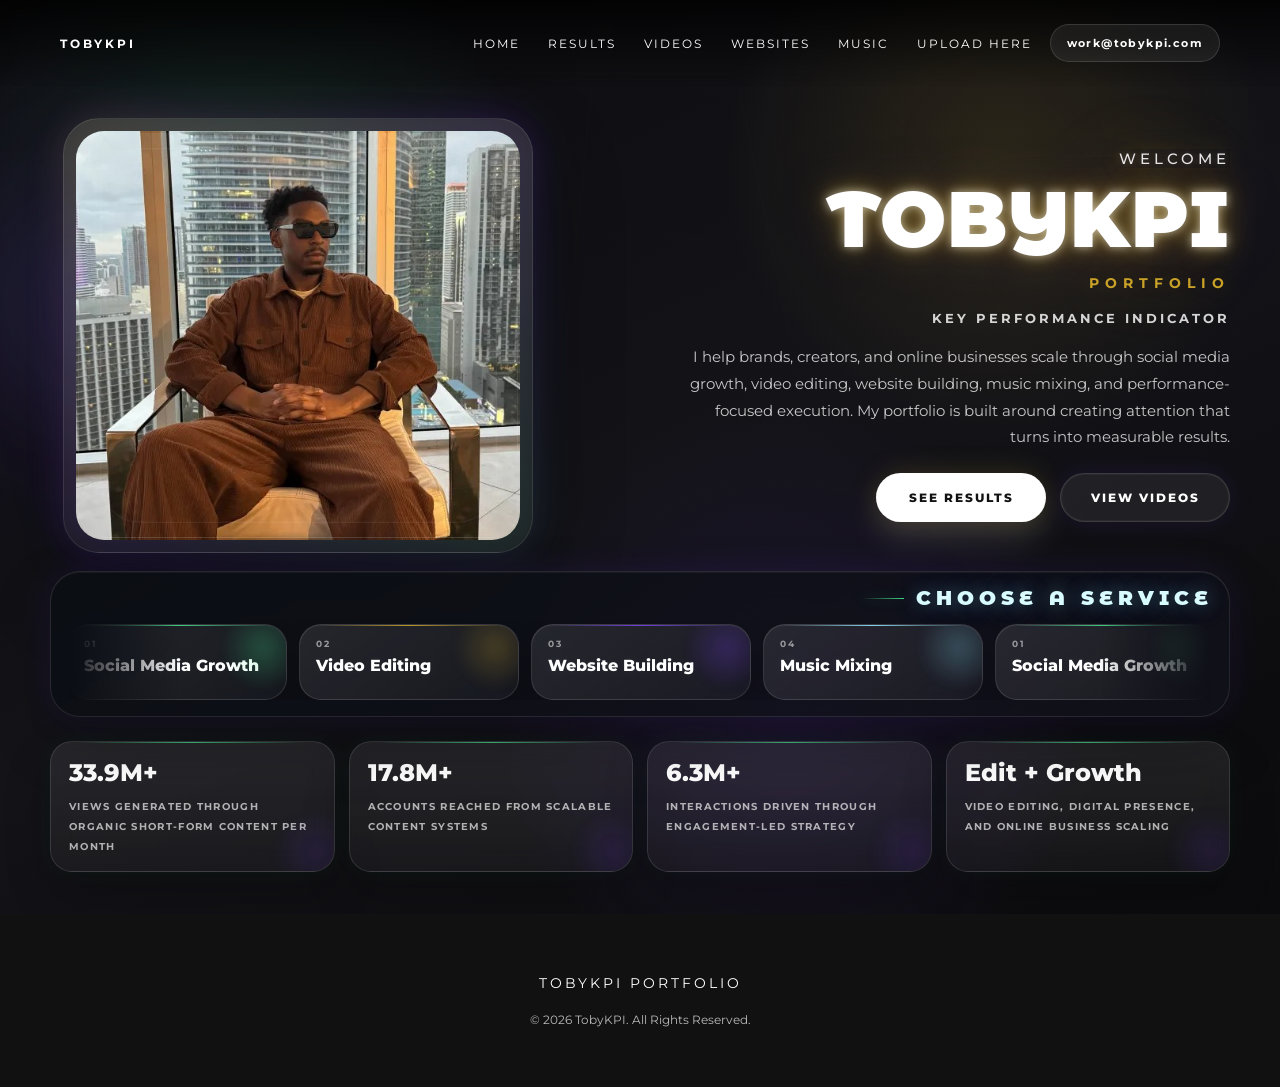
==== commit 9b0437fc: "Add files via upload" ====
--- a/index.html
+++ b/index.html
@@ -1,62 +1,62 @@
-<!DOCTYPE html>
-<html lang="en">
-<head>
-  <meta charset="UTF-8" />
-  <meta name="viewport" content="width=device-width, initial-scale=1.0">
-  <title>TobyKPI | Portfolio</title>
-
-  <link href="https://fonts.googleapis.com/css2?family=Montserrat:wght@300;400;500;600;700;800&family=Montserrat+Alternates:wght@800;900&display=swap" rel="stylesheet">
-
-  <style>
-    * { margin: 0; padding: 0; box-sizing: border-box; }
-    html { scroll-behavior: smooth; }
-
-    :root {
-      --bg: #111111;
-      --bg-soft: #171717;
-      --card: rgba(255,255,255,0.06);
-      --card-border: rgba(255,255,255,0.1);
-      --white: #ffffff;
-      --muted: rgba(255,255,255,0.72);
-      --text-dark: #222222;
-      --text-soft: #555555;
-      --gold: #c9a227;
-      --gold-soft: rgba(201,162,39,0.14);
-      --purple: #7b3ff2;
-      --pink: #db37d6;
-      --green: #44e38d;
-      --light-bg: #fdfdfd;
-      --shadow: 0 20px 50px rgba(0,0,0,0.24);
-    }
-
-    body {
-      font-family: 'Montserrat', sans-serif;
-      background: var(--bg);
-      color: var(--white);
-      overflow-x: hidden;
-    }
-
-    a {
-      text-decoration: none;
-      color: inherit;
-      transition: 0.3s ease;
-    }
-
-    a:hover { color: var(--gold); }
-
-    nav {
-      position: fixed;
-      top: 0;
-      width: 100%;
-      padding: 24px 60px;
-      display: flex;
-      justify-content: space-between;
-      align-items: center;
-      z-index: 1000;
-      background: linear-gradient(to bottom, rgba(0,0,0,0.78), transparent);
-      backdrop-filter: blur(6px);
-    }
-
+<!DOCTYPE html>
+<html lang="en">
+<head>
+  <meta charset="UTF-8" />
+  <meta name="viewport" content="width=device-width, initial-scale=1.0">
+  <title>TobyKPI | Portfolio</title>
+
+  <link href="https://fonts.googleapis.com/css2?family=Montserrat:wght@300;400;500;600;700;800&family=Montserrat+Alternates:wght@800;900&display=swap" rel="stylesheet">
+
+  <style>
+    * { margin: 0; padding: 0; box-sizing: border-box; }
+    html { scroll-behavior: smooth; }
+
+    :root {
+      --bg: #111111;
+      --bg-soft: #171717;
+      --card: rgba(255,255,255,0.06);
+      --card-border: rgba(255,255,255,0.1);
+      --white: #ffffff;
+      --muted: rgba(255,255,255,0.72);
+      --text-dark: #222222;
+      --text-soft: #555555;
+      --gold: #c9a227;
+      --gold-soft: rgba(201,162,39,0.14);
+      --purple: #7b3ff2;
+      --pink: #db37d6;
+      --green: #44e38d;
+      --light-bg: #fdfdfd;
+      --shadow: 0 20px 50px rgba(0,0,0,0.24);
+    }
+
+    body {
+      font-family: 'Montserrat', sans-serif;
+      background: var(--bg);
+      color: var(--white);
+      overflow-x: hidden;
+    }
+
+    a {
+      text-decoration: none;
+      color: inherit;
+      transition: 0.3s ease;
+    }
+
+    a:hover { color: var(--gold); }
+
+    nav {
+      position: fixed;
+      top: 0;
+      width: 100%;
+      padding: 24px 60px;
+      display: flex;
+      justify-content: space-between;
+      align-items: center;
+      z-index: 1000;
+      background: linear-gradient(to bottom, rgba(0,0,0,0.78), transparent);
+      backdrop-filter: blur(6px);
+    }
+
     nav ul {
       list-style: none;
       display: flex;
@@ -91,13 +91,13 @@
       background: rgba(255,255,255,0.14);
       color: #ffffff;
     }
-
-    .brand {
-      letter-spacing: 3px;
-      font-size: 12px;
-      font-weight: 700;
-    }
-
+
+    .brand {
+      letter-spacing: 3px;
+      font-size: 12px;
+      font-weight: 700;
+    }
+
     .hero {
       position: relative;
       min-height: 100vh;
@@ -863,150 +863,150 @@
         transform: translateY(-12px);
       }
     }
-
-    .content-wrapper {
-      background: var(--light-bg);
-      color: var(--text-dark);
-    }
-
-    .section {
-      max-width: 1200px;
-      margin: 0 auto;
-      padding: 100px 40px;
-      display: grid;
-      grid-template-columns: 1fr 1fr;
-      gap: 80px;
-      align-items: center;
-    }
-
-    .text-block h2 {
-      font-size: 42px;
-      margin-bottom: 25px;
-      font-weight: 800;
-      line-height: 1.1;
-    }
-
-    .text-block p {
-      line-height: 1.8;
-      font-size: 17px;
-      margin-bottom: 20px;
-      color: #444;
-    }
-
-    .eyebrow {
-      display: inline-block;
-      font-size: 12px;
-      font-weight: 700;
-      letter-spacing: 2.5px;
-      text-transform: uppercase;
-      color: var(--gold);
-      margin-bottom: 14px;
-    }
-
-    .about-image {
-      width: 100%;
-      border-radius: 16px;
-      box-shadow: 15px 15px 0px var(--gold);
-    }
-
-    .results-section {
-      background:
-        radial-gradient(circle at top left, rgba(219,55,214,0.12), transparent 22%),
-        radial-gradient(circle at top right, rgba(123,63,242,0.14), transparent 24%),
-        linear-gradient(135deg, #0f0f10 0%, #151517 100%);
-      color: var(--white);
-    }
-
-    .results-wrap {
-      max-width: 1280px;
-      margin: 0 auto;
-      padding: 110px 40px;
-    }
-
-    .results-header {
-      display: flex;
-      justify-content: space-between;
-      align-items: flex-end;
-      gap: 30px;
-      margin-bottom: 38px;
-      flex-wrap: wrap;
-    }
-
-    .results-header h2 {
-      font-size: 50px;
-      line-height: 1.05;
-      margin-bottom: 16px;
-      font-weight: 800;
-    }
-
-    .results-header p {
-      color: var(--muted);
-      max-width: 780px;
-      line-height: 1.8;
-      font-size: 16px;
-    }
-
-    .results-badge {
-      padding: 14px 20px;
-      border-radius: 999px;
-      background: rgba(255,255,255,0.06);
-      border: 1px solid rgba(255,255,255,0.1);
-      color: var(--white);
-      font-size: 12px;
-      letter-spacing: 2px;
-      text-transform: uppercase;
-      font-weight: 700;
-      white-space: nowrap;
-    }
-
-    .project-link-card {
-      display: flex;
-      justify-content: space-between;
-      align-items: center;
-      gap: 24px;
-      padding: 26px 30px;
-      margin-bottom: 28px;
-      border-radius: 24px;
-      background: linear-gradient(135deg, rgba(123,63,242,0.18), rgba(219,55,214,0.10));
-      border: 1px solid rgba(255,255,255,0.1);
-      box-shadow: var(--shadow);
-      flex-wrap: wrap;
-    }
-
-    .project-link-card .project-copy h3 {
-      font-size: 24px;
-      margin-bottom: 10px;
-      font-weight: 800;
-    }
-
-    .project-link-card .project-copy p {
-      color: var(--muted);
-      line-height: 1.8;
-      font-size: 15px;
-      max-width: 760px;
-    }
-
-    .project-button {
-      display: inline-flex;
-      align-items: center;
-      justify-content: center;
-      padding: 14px 22px;
-      border-radius: 999px;
-      background: #ffffff;
-      color: #111111;
-      font-size: 12px;
-      font-weight: 800;
-      letter-spacing: 2px;
-      text-transform: uppercase;
-      white-space: nowrap;
-    }
-
-    .project-button:hover {
-      background: var(--gold);
-      color: #111111;
-      transform: translateY(-2px);
-    }
-
+
+    .content-wrapper {
+      background: var(--light-bg);
+      color: var(--text-dark);
+    }
+
+    .section {
+      max-width: 1200px;
+      margin: 0 auto;
+      padding: 100px 40px;
+      display: grid;
+      grid-template-columns: 1fr 1fr;
+      gap: 80px;
+      align-items: center;
+    }
+
+    .text-block h2 {
+      font-size: 42px;
+      margin-bottom: 25px;
+      font-weight: 800;
+      line-height: 1.1;
+    }
+
+    .text-block p {
+      line-height: 1.8;
+      font-size: 17px;
+      margin-bottom: 20px;
+      color: #444;
+    }
+
+    .eyebrow {
+      display: inline-block;
+      font-size: 12px;
+      font-weight: 700;
+      letter-spacing: 2.5px;
+      text-transform: uppercase;
+      color: var(--gold);
+      margin-bottom: 14px;
+    }
+
+    .about-image {
+      width: 100%;
+      border-radius: 16px;
+      box-shadow: 15px 15px 0px var(--gold);
+    }
+
+    .results-section {
+      background:
+        radial-gradient(circle at top left, rgba(219,55,214,0.12), transparent 22%),
+        radial-gradient(circle at top right, rgba(123,63,242,0.14), transparent 24%),
+        linear-gradient(135deg, #0f0f10 0%, #151517 100%);
+      color: var(--white);
+    }
+
+    .results-wrap {
+      max-width: 1280px;
+      margin: 0 auto;
+      padding: 110px 40px;
+    }
+
+    .results-header {
+      display: flex;
+      justify-content: space-between;
+      align-items: flex-end;
+      gap: 30px;
+      margin-bottom: 38px;
+      flex-wrap: wrap;
+    }
+
+    .results-header h2 {
+      font-size: 50px;
+      line-height: 1.05;
+      margin-bottom: 16px;
+      font-weight: 800;
+    }
+
+    .results-header p {
+      color: var(--muted);
+      max-width: 780px;
+      line-height: 1.8;
+      font-size: 16px;
+    }
+
+    .results-badge {
+      padding: 14px 20px;
+      border-radius: 999px;
+      background: rgba(255,255,255,0.06);
+      border: 1px solid rgba(255,255,255,0.1);
+      color: var(--white);
+      font-size: 12px;
+      letter-spacing: 2px;
+      text-transform: uppercase;
+      font-weight: 700;
+      white-space: nowrap;
+    }
+
+    .project-link-card {
+      display: flex;
+      justify-content: space-between;
+      align-items: center;
+      gap: 24px;
+      padding: 26px 30px;
+      margin-bottom: 28px;
+      border-radius: 24px;
+      background: linear-gradient(135deg, rgba(123,63,242,0.18), rgba(219,55,214,0.10));
+      border: 1px solid rgba(255,255,255,0.1);
+      box-shadow: var(--shadow);
+      flex-wrap: wrap;
+    }
+
+    .project-link-card .project-copy h3 {
+      font-size: 24px;
+      margin-bottom: 10px;
+      font-weight: 800;
+    }
+
+    .project-link-card .project-copy p {
+      color: var(--muted);
+      line-height: 1.8;
+      font-size: 15px;
+      max-width: 760px;
+    }
+
+    .project-button {
+      display: inline-flex;
+      align-items: center;
+      justify-content: center;
+      padding: 14px 22px;
+      border-radius: 999px;
+      background: #ffffff;
+      color: #111111;
+      font-size: 12px;
+      font-weight: 800;
+      letter-spacing: 2px;
+      text-transform: uppercase;
+      white-space: nowrap;
+    }
+
+    .project-button:hover {
+      background: var(--gold);
+      color: #111111;
+      transform: translateY(-2px);
+    }
+
     .proof-grid {
       display: grid;
       grid-template-columns: 1.15fr 0.85fr;
@@ -1082,9 +1082,9 @@
     .proof-card-header h3 {
       font-size: 24px;
       font-weight: 800;
-      margin-bottom: 8px;
-    }
-
+      margin-bottom: 8px;
+    }
+
     .proof-card-header p {
       color: var(--muted);
       line-height: 1.7;
@@ -1221,195 +1221,195 @@
         transform: none;
       }
     }
-
-    .videos-section {
-      background: #fafafa;
-    }
-
-    .videos-wrap {
-      max-width: 1280px;
-      margin: 0 auto;
-      padding: 110px 40px;
-    }
-
-    .videos-header {
-      text-align: center;
-      max-width: 860px;
-      margin: 0 auto 50px;
-    }
-
-    .videos-header h2 {
-      font-size: 50px;
-      line-height: 1.05;
-      margin-bottom: 18px;
-      font-weight: 800;
-      color: #111;
-    }
-
-    .videos-header p {
-      color: #555;
-      font-size: 16px;
-      line-height: 1.9;
-    }
-
-    .featured-video-card {
-      display: grid;
-      grid-template-columns: 1.05fr 0.95fr;
-      gap: 32px;
-      align-items: center;
-      background: linear-gradient(135deg, #111111 0%, #1a1a1d 100%);
-      border-radius: 28px;
-      padding: 30px;
-      box-shadow: 0 24px 60px rgba(0,0,0,0.16);
-      margin-bottom: 34px;
-      overflow: hidden;
-      position: relative;
-    }
-
-    .vsl-feature-card {
-      display: block;
-      text-align: center;
-      padding: 0 0 28px;
-      background: transparent;
-      box-shadow: none;
-      overflow: visible;
-    }
-
-    .vsl-feature-header {
-      position: relative;
-      z-index: 1;
-      margin-bottom: 20px;
-    }
-
-    .vsl-feature-card::before {
-      display: none;
-    }
-
-    .vsl-feature-header h3 {
-      font-size: 38px;
-      line-height: 1.08;
-      font-weight: 800;
-      color: #111;
-    }
-
-    .featured-video-card::before {
-      content: "";
-      position: absolute;
-      inset: 0;
-      background: radial-gradient(circle at top right, rgba(123,63,242,0.14), transparent 28%);
-      pointer-events: none;
-    }
-
-    .featured-video-embed {
-      position: relative;
-      z-index: 1;
-      border-radius: 22px;
-      overflow: hidden;
-      background: #000;
-      box-shadow: 0 20px 40px rgba(0,0,0,0.30);
-    }
-
-    .featured-video-embed iframe {
-      width: 100%;
-      aspect-ratio: 9 / 16;
-      max-height: 720px;
-      border: none;
-      display: block;
-    }
-
-    .featured-video-embed.landscape iframe {
-      aspect-ratio: 16 / 9;
-    }
-
-    .vsl-feature-card .featured-video-embed {
-      max-width: 980px;
-      margin: 0 auto;
-    }
-
-    .vsl-feature-card .featured-video-actions {
-      justify-content: center;
-      margin-top: 24px;
-    }
-
-    .featured-video-copy {
-      position: relative;
-      z-index: 1;
-      color: #fff;
-    }
-
-    .featured-video-copy h3 {
-      font-size: 38px;
-      line-height: 1.08;
-      margin-bottom: 18px;
-      font-weight: 800;
-    }
-
-    .featured-video-copy p {
-      color: rgba(255,255,255,0.76);
-      line-height: 1.9;
-      font-size: 16px;
-      margin-bottom: 18px;
-    }
-
-    .video-pill-row {
-      display: flex;
-      flex-wrap: wrap;
-      gap: 10px;
-      margin: 24px 0 28px;
-    }
-
-    .video-pill {
-      padding: 10px 14px;
-      border-radius: 999px;
-      background: rgba(255,255,255,0.08);
-      border: 1px solid rgba(255,255,255,0.1);
-      color: rgba(255,255,255,0.92);
-      font-size: 11px;
-      font-weight: 700;
-      letter-spacing: 1.4px;
-      text-transform: uppercase;
-    }
-
-    .featured-video-actions {
-      display: flex;
-      gap: 14px;
-      flex-wrap: wrap;
-    }
-
-    .video-action-btn {
-      display: inline-flex;
-      align-items: center;
-      justify-content: center;
-      min-width: 170px;
-      padding: 15px 22px;
-      border-radius: 999px;
-      font-size: 12px;
-      font-weight: 800;
-      letter-spacing: 2px;
-      text-transform: uppercase;
-    }
-
-    .video-action-btn.primary {
-      background: #fff;
-      color: #111;
-    }
-
-    .video-action-btn.primary:hover {
-      background: var(--gold);
-      color: #111;
-    }
-
-    .video-action-btn.secondary {
-      background: rgba(255,255,255,0.08);
-      border: 1px solid rgba(255,255,255,0.12);
-      color: #fff;
-    }
-
-    .video-action-btn.secondary:hover {
-      background: rgba(255,255,255,0.14);
-      color: #fff;
-    }
-
+
+    .videos-section {
+      background: #fafafa;
+    }
+
+    .videos-wrap {
+      max-width: 1280px;
+      margin: 0 auto;
+      padding: 110px 40px;
+    }
+
+    .videos-header {
+      text-align: center;
+      max-width: 860px;
+      margin: 0 auto 50px;
+    }
+
+    .videos-header h2 {
+      font-size: 50px;
+      line-height: 1.05;
+      margin-bottom: 18px;
+      font-weight: 800;
+      color: #111;
+    }
+
+    .videos-header p {
+      color: #555;
+      font-size: 16px;
+      line-height: 1.9;
+    }
+
+    .featured-video-card {
+      display: grid;
+      grid-template-columns: 1.05fr 0.95fr;
+      gap: 32px;
+      align-items: center;
+      background: linear-gradient(135deg, #111111 0%, #1a1a1d 100%);
+      border-radius: 28px;
+      padding: 30px;
+      box-shadow: 0 24px 60px rgba(0,0,0,0.16);
+      margin-bottom: 34px;
+      overflow: hidden;
+      position: relative;
+    }
+
+    .vsl-feature-card {
+      display: block;
+      text-align: center;
+      padding: 0 0 28px;
+      background: transparent;
+      box-shadow: none;
+      overflow: visible;
+    }
+
+    .vsl-feature-header {
+      position: relative;
+      z-index: 1;
+      margin-bottom: 20px;
+    }
+
+    .vsl-feature-card::before {
+      display: none;
+    }
+
+    .vsl-feature-header h3 {
+      font-size: 38px;
+      line-height: 1.08;
+      font-weight: 800;
+      color: #111;
+    }
+
+    .featured-video-card::before {
+      content: "";
+      position: absolute;
+      inset: 0;
+      background: radial-gradient(circle at top right, rgba(123,63,242,0.14), transparent 28%);
+      pointer-events: none;
+    }
+
+    .featured-video-embed {
+      position: relative;
+      z-index: 1;
+      border-radius: 22px;
+      overflow: hidden;
+      background: #000;
+      box-shadow: 0 20px 40px rgba(0,0,0,0.30);
+    }
+
+    .featured-video-embed iframe {
+      width: 100%;
+      aspect-ratio: 9 / 16;
+      max-height: 720px;
+      border: none;
+      display: block;
+    }
+
+    .featured-video-embed.landscape iframe {
+      aspect-ratio: 16 / 9;
+    }
+
+    .vsl-feature-card .featured-video-embed {
+      max-width: 980px;
+      margin: 0 auto;
+    }
+
+    .vsl-feature-card .featured-video-actions {
+      justify-content: center;
+      margin-top: 24px;
+    }
+
+    .featured-video-copy {
+      position: relative;
+      z-index: 1;
+      color: #fff;
+    }
+
+    .featured-video-copy h3 {
+      font-size: 38px;
+      line-height: 1.08;
+      margin-bottom: 18px;
+      font-weight: 800;
+    }
+
+    .featured-video-copy p {
+      color: rgba(255,255,255,0.76);
+      line-height: 1.9;
+      font-size: 16px;
+      margin-bottom: 18px;
+    }
+
+    .video-pill-row {
+      display: flex;
+      flex-wrap: wrap;
+      gap: 10px;
+      margin: 24px 0 28px;
+    }
+
+    .video-pill {
+      padding: 10px 14px;
+      border-radius: 999px;
+      background: rgba(255,255,255,0.08);
+      border: 1px solid rgba(255,255,255,0.1);
+      color: rgba(255,255,255,0.92);
+      font-size: 11px;
+      font-weight: 700;
+      letter-spacing: 1.4px;
+      text-transform: uppercase;
+    }
+
+    .featured-video-actions {
+      display: flex;
+      gap: 14px;
+      flex-wrap: wrap;
+    }
+
+    .video-action-btn {
+      display: inline-flex;
+      align-items: center;
+      justify-content: center;
+      min-width: 170px;
+      padding: 15px 22px;
+      border-radius: 999px;
+      font-size: 12px;
+      font-weight: 800;
+      letter-spacing: 2px;
+      text-transform: uppercase;
+    }
+
+    .video-action-btn.primary {
+      background: #fff;
+      color: #111;
+    }
+
+    .video-action-btn.primary:hover {
+      background: var(--gold);
+      color: #111;
+    }
+
+    .video-action-btn.secondary {
+      background: rgba(255,255,255,0.08);
+      border: 1px solid rgba(255,255,255,0.12);
+      color: #fff;
+    }
+
+    .video-action-btn.secondary:hover {
+      background: rgba(255,255,255,0.14);
+      color: #fff;
+    }
+
     .video-carousel-section {
       position: relative;
       margin-top: 20px;
@@ -1917,12 +1917,12 @@
       text-align: center;
       padding: 60px 20px;
     }
-
-    @keyframes fadeUp {
-      from { opacity: 0; transform: translateY(12px); }
-      to { opacity: 1; transform: translateY(0); }
-    }
-
+
+    @keyframes fadeUp {
+      from { opacity: 0; transform: translateY(12px); }
+      to { opacity: 1; transform: translateY(0); }
+    }
+
     @media (max-width: 1180px) {
       .hero-shell {
         grid-template-columns: 1fr;
@@ -1932,10 +1932,10 @@
       .hero-copy {
         max-width: 100%;
         text-align: center;
-        margin-left: auto;
-        margin-right: auto;
-      }
-
+        margin-left: auto;
+        margin-right: auto;
+      }
+
       .hero-description {
         max-width: 760px;
         margin-left: auto;
@@ -1967,21 +1967,21 @@
       .proof-grid {
         grid-template-columns: 1fr;
       }
-
-      .proof-stack {
-        grid-template-rows: auto;
-        grid-template-columns: 1fr 1fr;
-      }
-
+
+      .proof-stack {
+        grid-template-rows: auto;
+        grid-template-columns: 1fr 1fr;
+      }
+
       .hero-stats {
         grid-template-columns: repeat(2, 1fr);
       }
-
-      .featured-video-card {
-        grid-template-columns: 1fr;
-      }
-    }
-
+
+      .featured-video-card {
+        grid-template-columns: 1fr;
+      }
+    }
+
     @media (max-width: 900px) {
       nav {
         padding: 20px;
@@ -2005,7 +2005,7 @@
       .nav-contact {
         width: 100%;
       }
-
+
       .hero {
         padding: 130px 20px 48px;
       }
@@ -2063,18 +2063,18 @@
         grid-template-columns: 1fr;
         padding: 70px 20px;
         gap: 50px;
-      }
-
-      .results-wrap,
-      .videos-wrap {
-        padding: 80px 20px;
-      }
-
-      .results-header h2,
-      .videos-header h2 {
-        font-size: 38px;
-      }
-
+      }
+
+      .results-wrap,
+      .videos-wrap {
+        padding: 80px 20px;
+      }
+
+      .results-header h2,
+      .videos-header h2 {
+        font-size: 38px;
+      }
+
       .proof-stack {
         grid-template-columns: 1fr;
       }
@@ -2137,7 +2137,7 @@
       }
 
     }
-
+
     @media (max-width: 600px) {
       .script {
         font-size: 10px;
@@ -2185,16 +2185,16 @@
       .hero-stats {
         grid-template-columns: 1fr;
       }
-
-      .results-header h2,
-      .videos-header h2 {
-        font-size: 32px;
-      }
-
-      .text-block h2 {
-        font-size: 34px;
-      }
-
+
+      .results-header h2,
+      .videos-header h2 {
+        font-size: 32px;
+      }
+
+      .text-block h2 {
+        font-size: 34px;
+      }
+
       .website-carousel-stage {
         height: 460px;
       }
@@ -2240,12 +2240,12 @@
       .hero-button,
       .video-action-btn {
         width: 100%;
-      }
-
-      .hero-tags {
-        gap: 8px;
-      }
-
+      }
+
+      .hero-tags {
+        gap: 8px;
+      }
+
       .hero-tag {
         width: 100%;
         justify-content: center;
@@ -2947,10 +2947,10 @@
       }
     }
   </style>
-</head>
-
-<body>
-
+</head>
+
+<body>
+
   <nav>
     <div class="brand">TOBYKPI</div>
     <div class="nav-right">
@@ -2960,11 +2960,12 @@
         <li><a href="videos.html">VIDEOS</a></li>
         <li><a href="websites.html">WEBSITES</a></li>
         <li><a href="music-mixing.html">MUSIC</a></li>
+        <li><a href="upload.html">UPLOAD HERE</a></li>
       </ul>
       <a href="mailto:work@tobykpi.com" class="nav-contact">work@tobykpi.com</a>
     </div>
   </nav>
-
+
   <section class="hero" id="home">
     <div class="hero-shell">
       <div class="hero-visual">
@@ -3083,5 +3084,5 @@
   </div>
 </body>
 </html>
-
-
+
+
